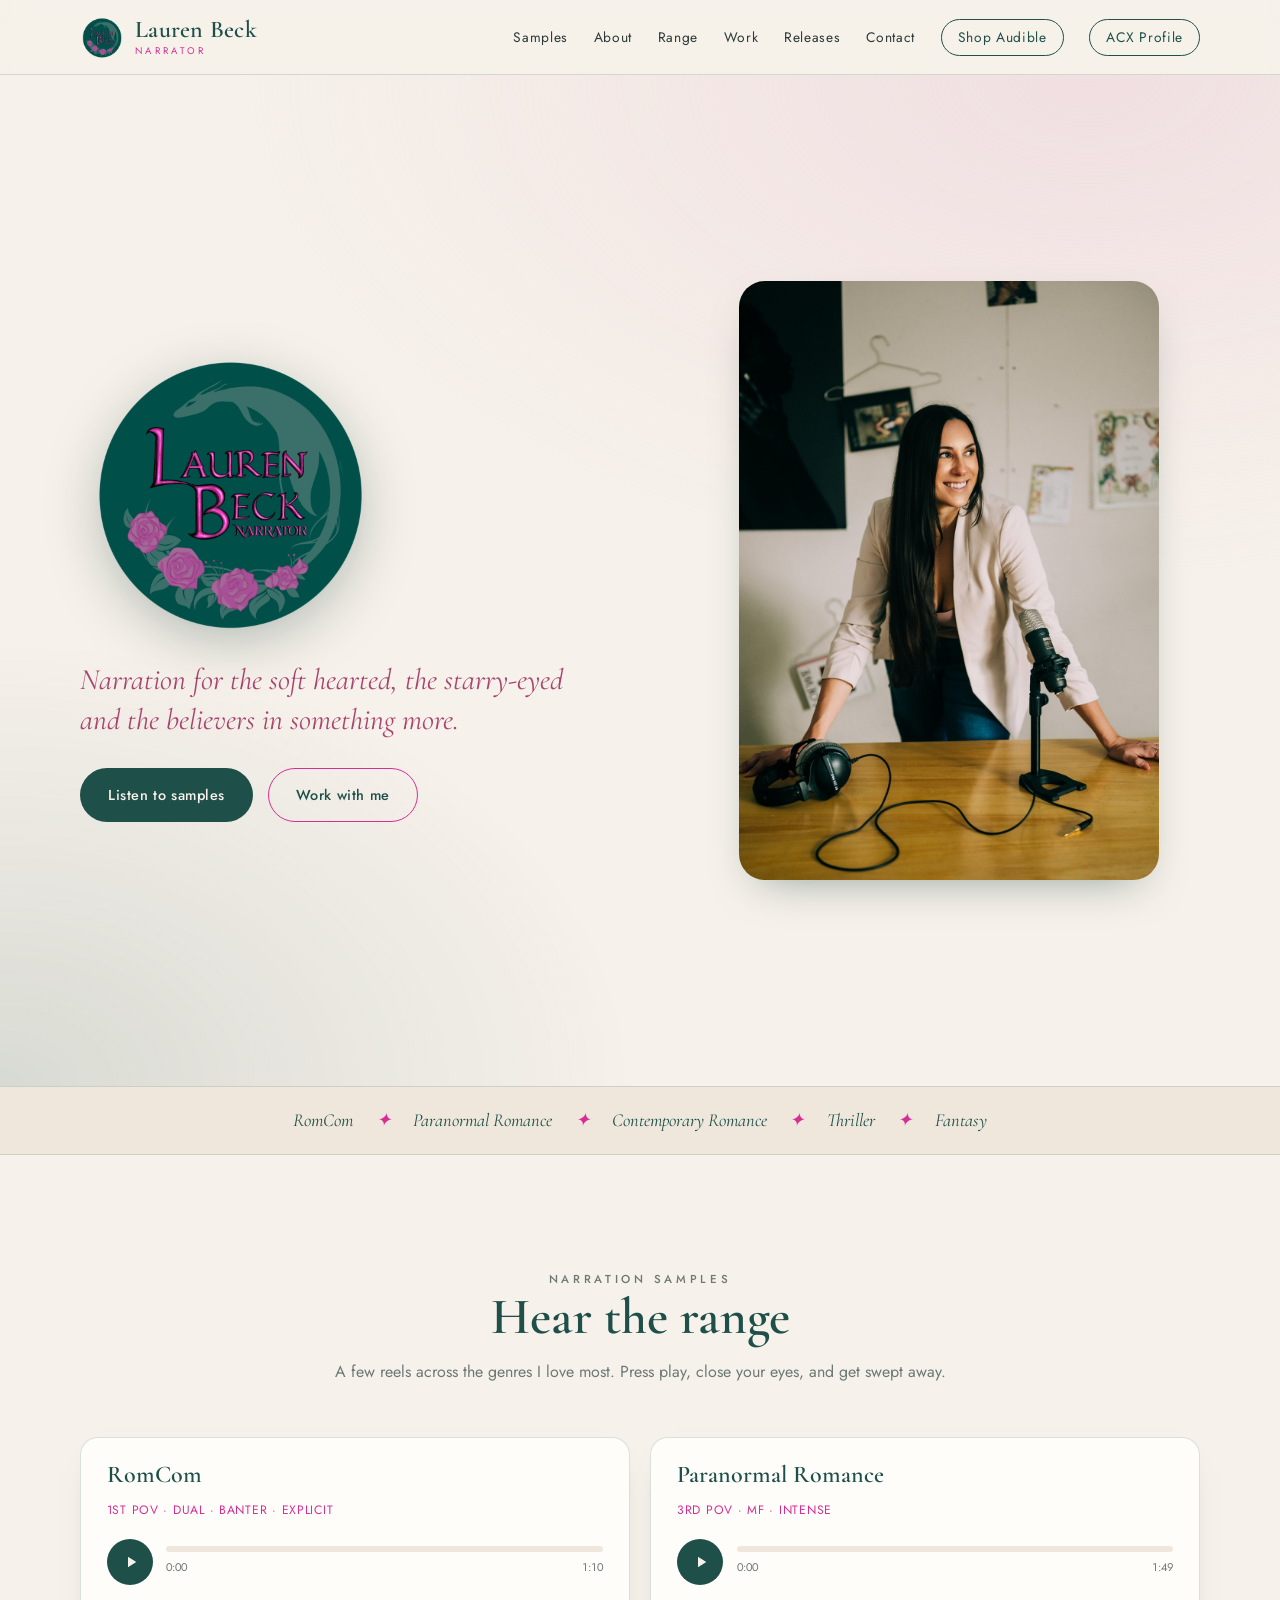
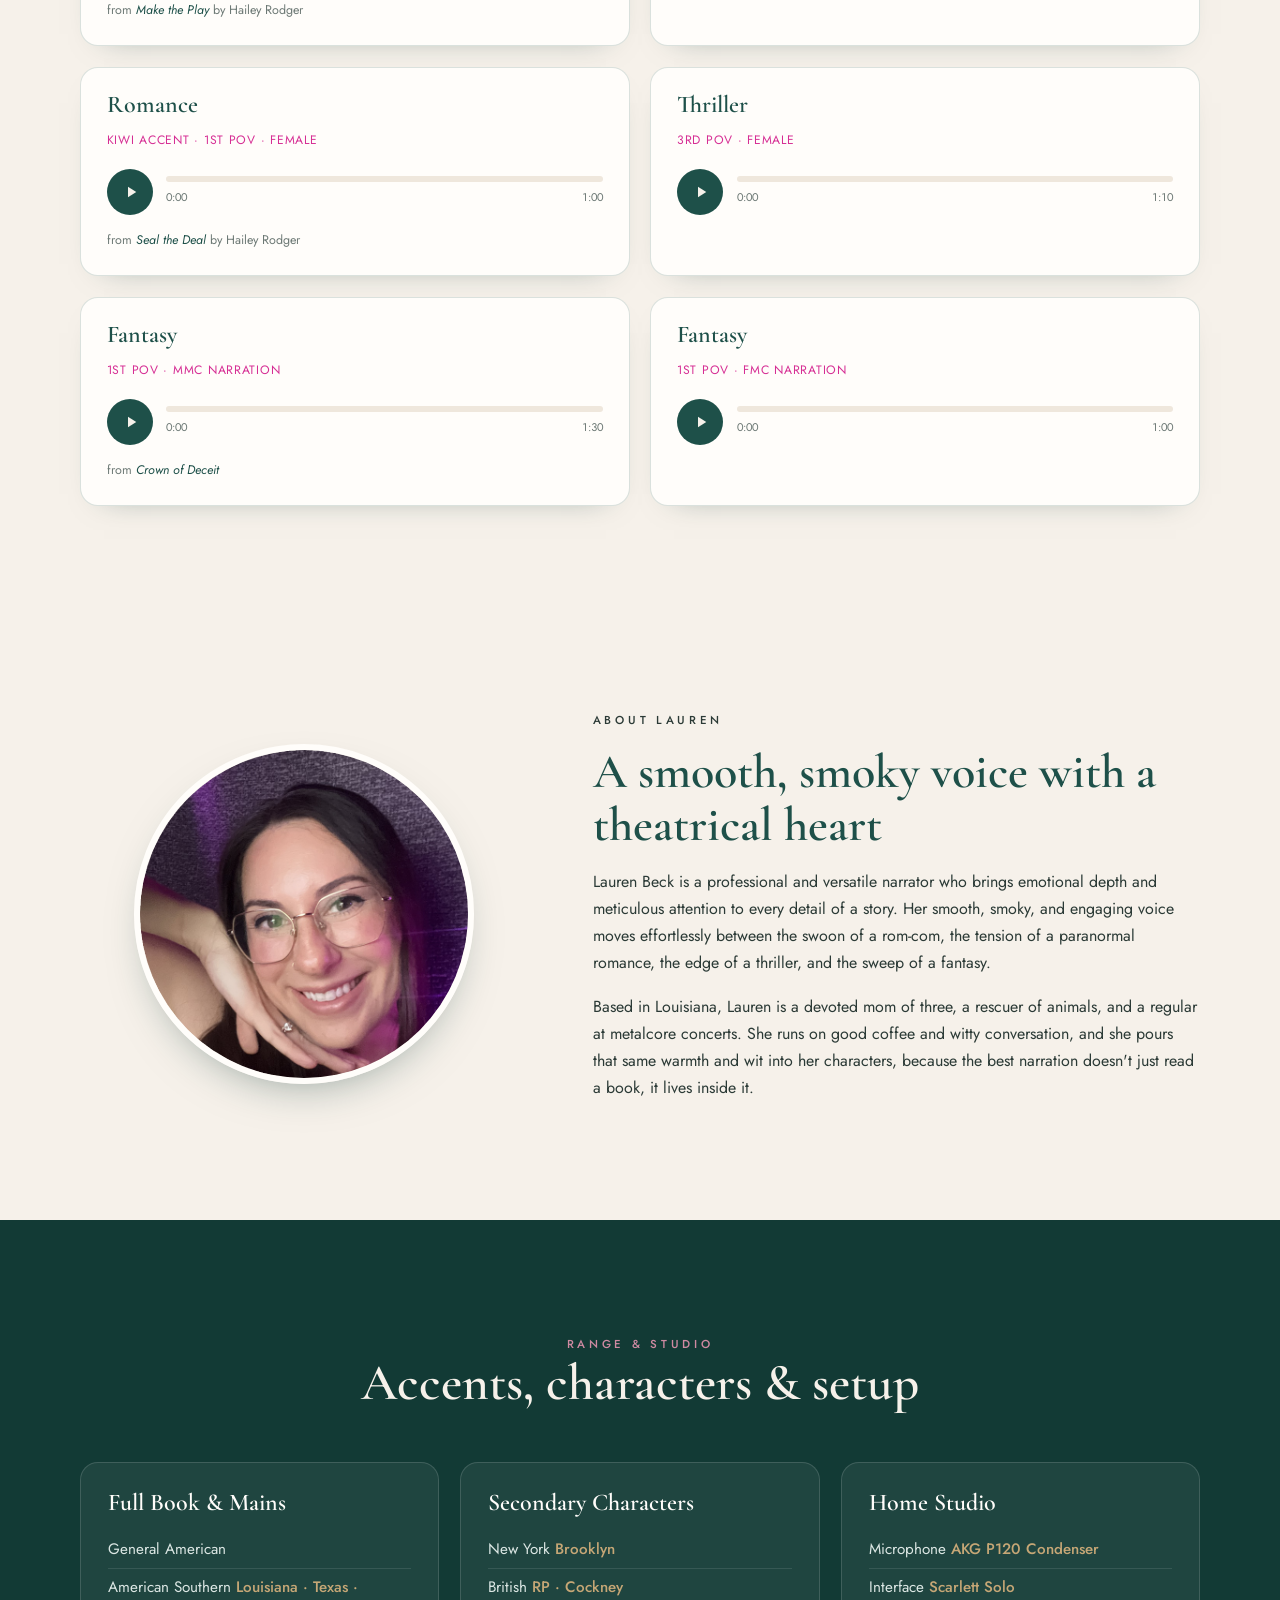
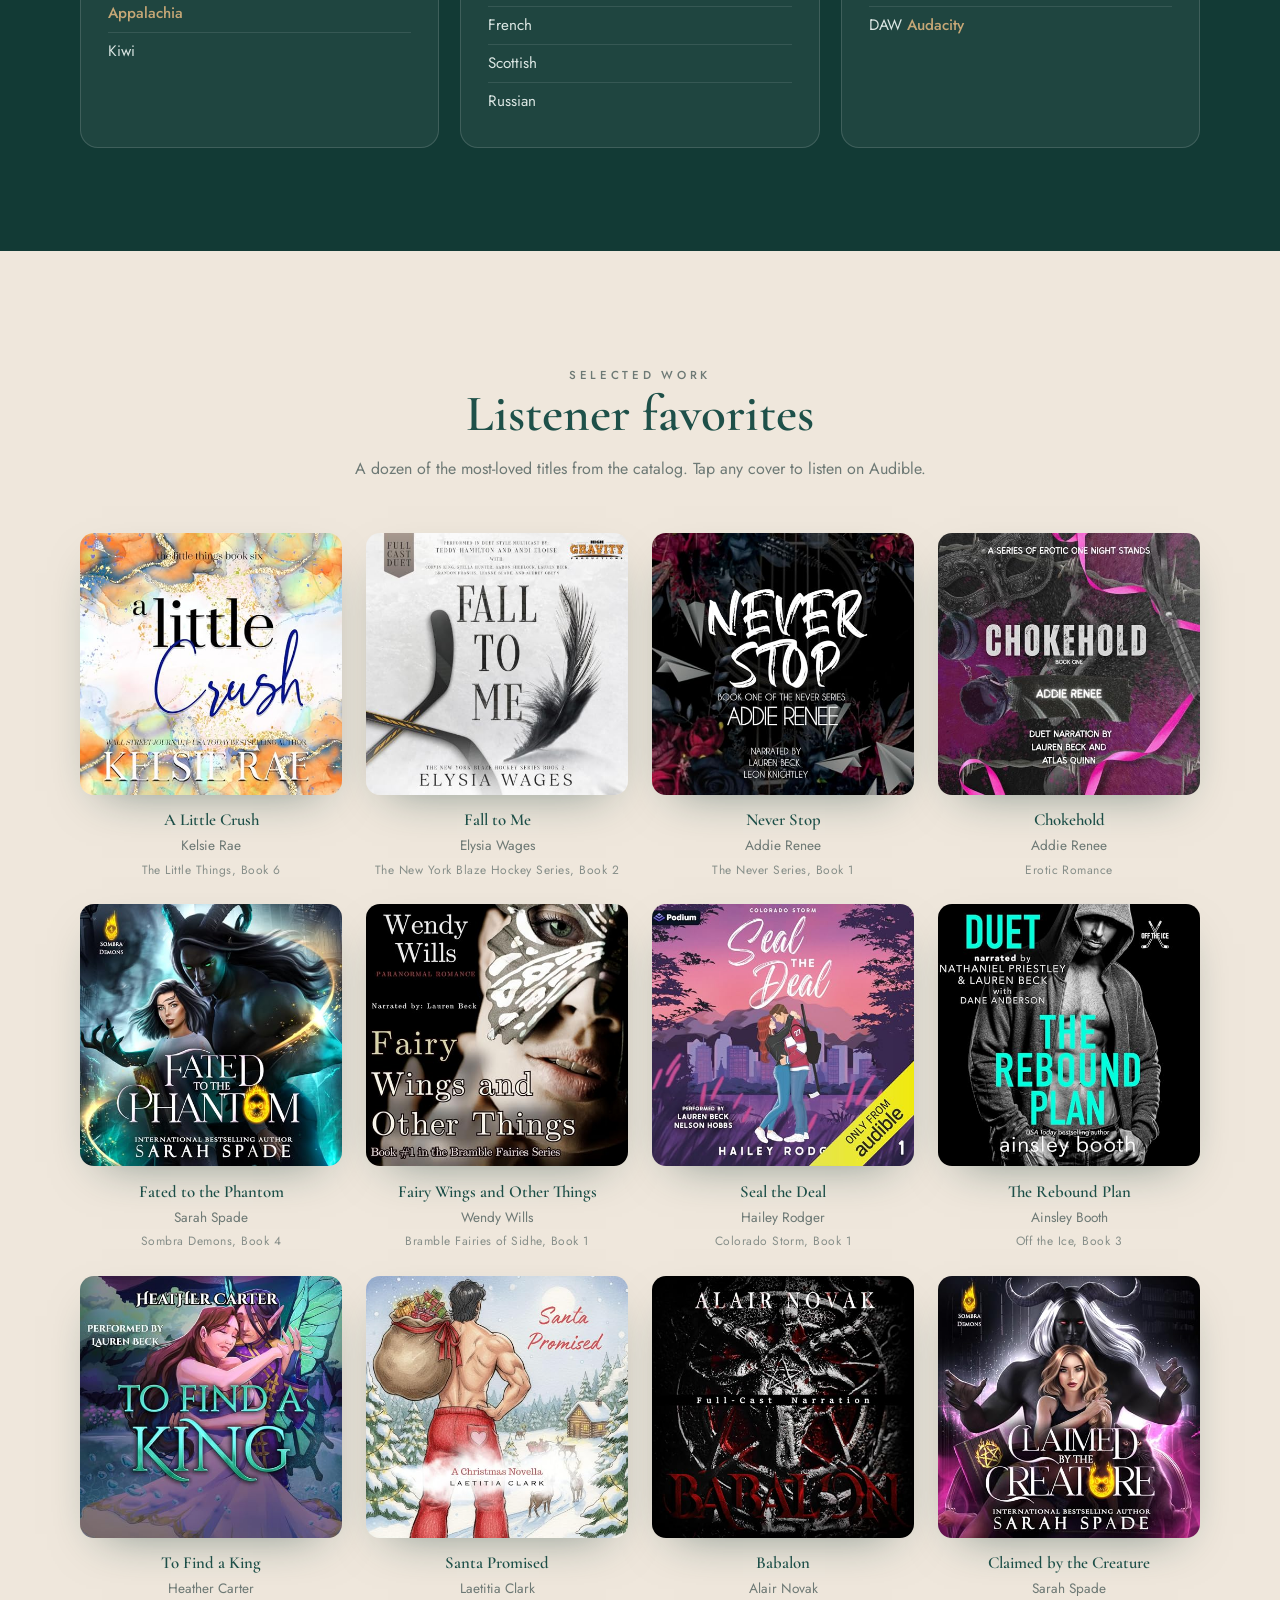
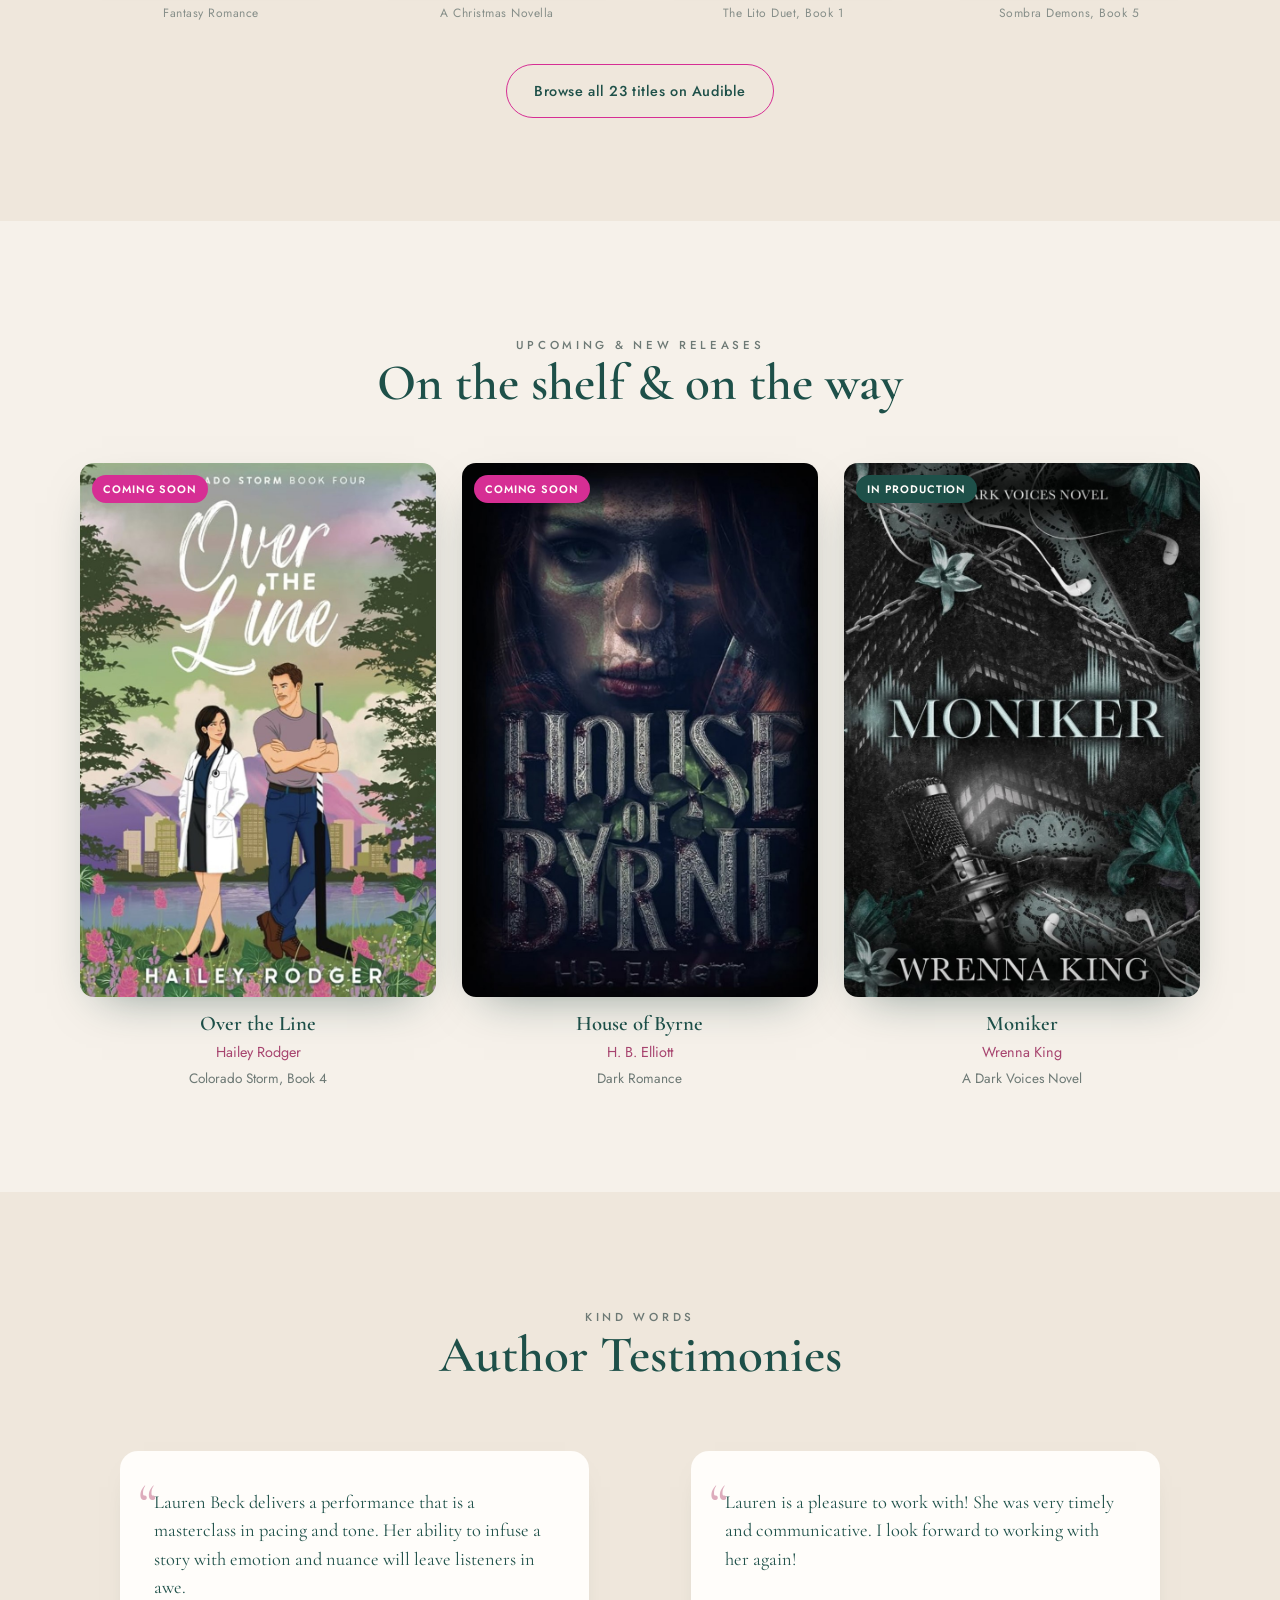
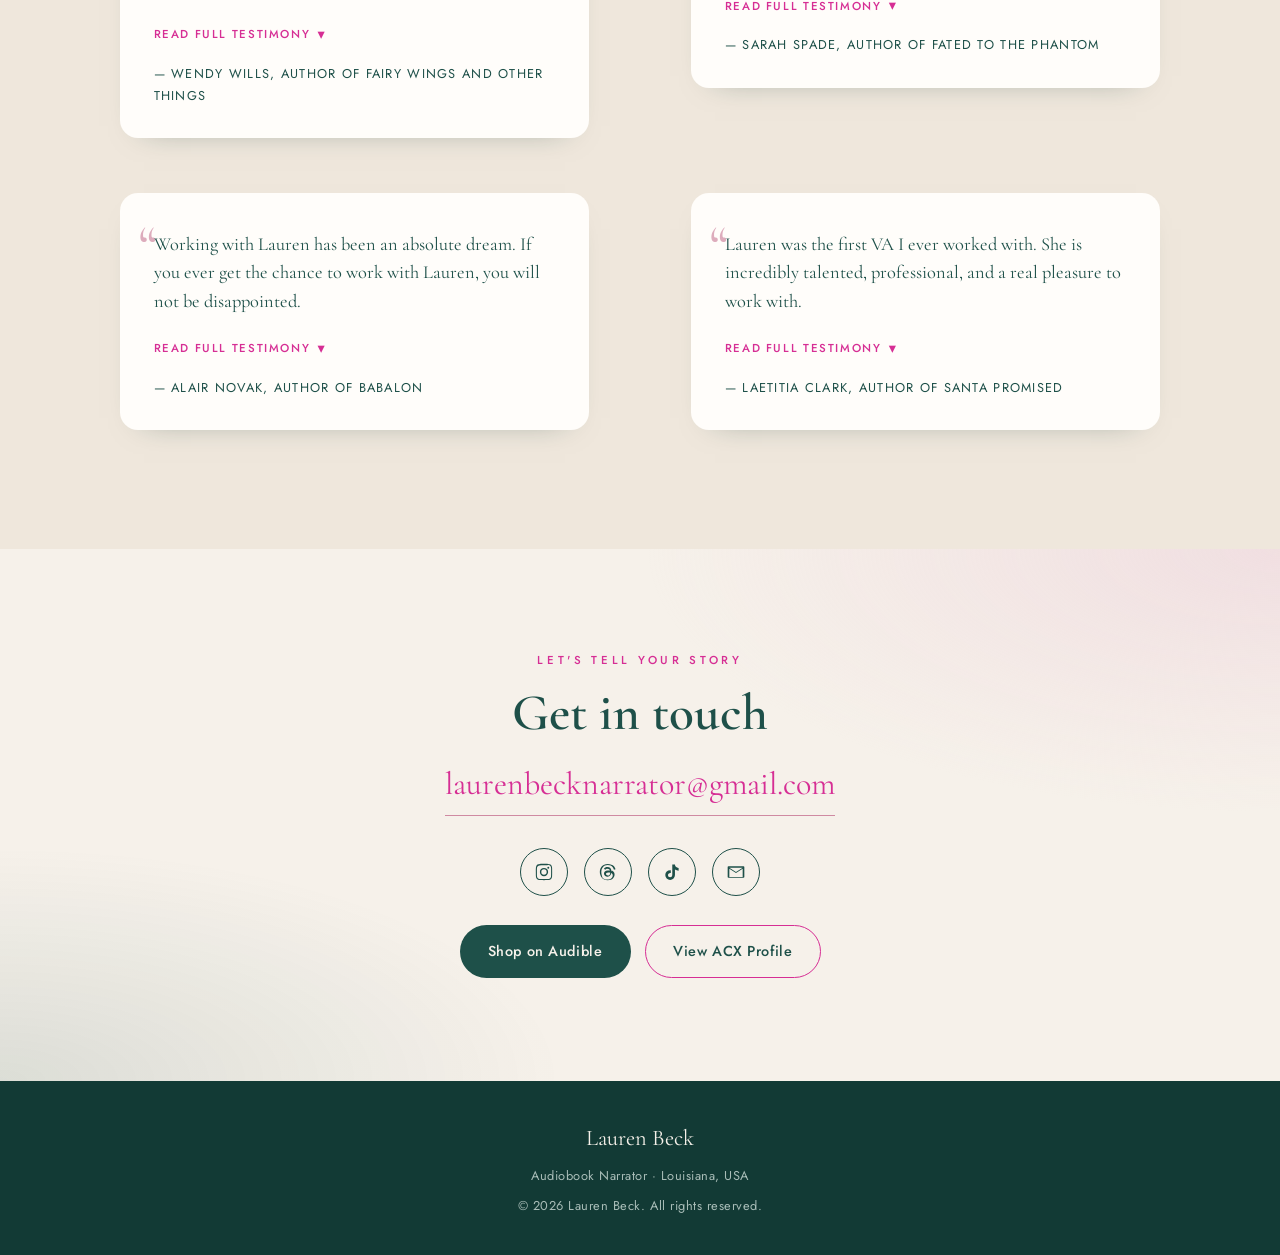
==== index.html @ f8245af7 "Add database-backed content and the admin panel Samples and Releases now render from Supabase. The h" ====
<!DOCTYPE html>
<html lang="en">
<head>
<meta charset="UTF-8">
<meta name="viewport" content="width=device-width, initial-scale=1.0">
<title>Lauren Beck | Audiobook Narrator — Romance, Fantasy &amp; Thriller</title>
<meta name="description" content="Lauren Beck is a professional audiobook narrator with a smooth, smoky voice, bringing romance, paranormal, fantasy, and thriller stories to life. Narration for the soft hearted, the starry-eyed, and the believers in something more.">
<meta name="keywords" content="Lauren Beck, audiobook narrator, romance narrator, fantasy narrator, thriller narrator, paranormal romance narrator, ACX narrator, Audible narrator, female voice actor">
<meta name="author" content="Lauren Beck">
<meta name="robots" content="index, follow">
<meta name="theme-color" content="#1e5049">
<link rel="canonical" href="https://www.laurenbeckvoice.com/">

<!-- Open Graph -->
<meta property="og:type" content="website">
<meta property="og:site_name" content="Lauren Beck | Narrator">
<meta property="og:title" content="Lauren Beck | Audiobook Narrator">
<meta property="og:description" content="A smooth, smoky voice for romance, fantasy, and thrillers. Narration for the soft hearted, the starry-eyed, and the believers in something more.">
<meta property="og:url" content="https://www.laurenbeckvoice.com/">
<meta property="og:image" content="https://www.laurenbeckvoice.com/assets/img/og-image.jpg">
<meta property="og:image:secure_url" content="https://www.laurenbeckvoice.com/assets/img/og-image.jpg">
<meta property="og:image:type" content="image/jpeg">
<meta property="og:image:width" content="1200">
<meta property="og:image:height" content="630">
<meta property="og:image:alt" content="Lauren Beck, audiobook narrator, at her studio microphone">
<meta property="og:locale" content="en_US">

<!-- Twitter / X -->
<meta name="twitter:card" content="summary_large_image">
<meta name="twitter:title" content="Lauren Beck | Audiobook Narrator">
<meta name="twitter:description" content="A smooth, smoky voice for romance, fantasy, and thrillers. Narration for the soft hearted, the starry-eyed, and the believers in something more.">
<meta name="twitter:image" content="https://www.laurenbeckvoice.com/assets/img/og-image.jpg">
<meta name="twitter:image:alt" content="Lauren Beck, audiobook narrator">

<!-- Icons -->
<link rel="icon" href="assets/img/favicon.png">
<link rel="apple-touch-icon" href="assets/img/apple-touch-icon.png">

<!-- Fonts -->
<link rel="preconnect" href="https://fonts.googleapis.com">
<link rel="preconnect" href="https://fonts.gstatic.com" crossorigin>
<link href="https://fonts.googleapis.com/css2?family=Cormorant+Garamond:ital,wght@0,500;0,600;1,500;1,600&family=Jost:wght@300;400;500&display=swap" rel="stylesheet">
<link rel="stylesheet" href="styles.css">

<!-- Structured data -->
<script type="application/ld+json">
{
  "@context": "https://schema.org",
  "@type": "Person",
  "name": "Lauren Beck",
  "jobTitle": "Audiobook Narrator",
  "description": "Professional audiobook narrator with a smooth, smoky voice, specializing in romance, paranormal romance, fantasy, and thriller.",
  "url": "https://www.laurenbeckvoice.com/",
  "image": "https://www.laurenbeckvoice.com/assets/img/og-image.jpg",
  "email": "laurenbecknarrator@gmail.com",
  "address": {
    "@type": "PostalAddress",
    "addressRegion": "Louisiana",
    "addressCountry": "US"
  },
  "knowsAbout": ["Audiobook narration", "Romance", "Paranormal Romance", "Fantasy", "Thriller", "Voice acting"],
  "sameAs": [
    "https://www.instagram.com/laurenbecknarrator/",
    "https://www.threads.com/@laurenbecknarrator",
    "https://www.tiktok.com/@laurenbecknarrator",
    "https://www.audible.com/search?keywords=Lauren+Beck",
    "https://www.acx.com/narrator?p=A1O841XBEJ4RN"
  ]
}
</script>
</head>
<body>

<!-- ============================ HEADER ============================ -->
<header class="site-header">
  <div class="container nav">
    <a class="brand" href="#top" aria-label="Lauren Beck, Narrator — home">
      <img src="assets/img/favicon.png" alt="" width="44" height="44">
      <span class="brand-text">
        <span class="name">Lauren Beck</span>
        <span class="role">Narrator</span>
      </span>
    </a>
    <button class="nav-toggle" aria-label="Toggle navigation" aria-expanded="false">
      <span></span><span></span><span></span>
    </button>
    <ul class="nav-links">
      <li><a href="#samples">Samples</a></li>
      <li><a href="#about">About</a></li>
      <li><a href="#skills">Range</a></li>
      <li><a href="#work">Work</a></li>
      <li><a href="#releases">Releases</a></li>
      <li><a href="#contact">Contact</a></li>
      <li><a class="pill" href="https://www.audible.com/search?keywords=Lauren+Beck&i=na-audible-us" target="_blank" rel="noopener">Shop Audible</a></li>
      <li><a class="pill" href="https://www.acx.com/narrator?p=A1O841XBEJ4RN" target="_blank" rel="noopener">ACX Profile</a></li>
    </ul>
  </div>
</header>

<main id="top">

  <!-- ============================ HERO ============================ -->
  <section class="hero">
    <div class="container">
      <div class="hero-copy reveal">
        <h1 class="sr-only">Lauren Beck — Professional Audiobook Narrator</h1>
        <img class="hero-logo" src="assets/img/hero-logo.png" alt="Lauren Beck, Narrator" width="300" height="297">
        <p class="tagline">Narration for the soft hearted, the starry-eyed<br>and the believers in something more.</p>
        <div class="hero-cta">
          <a class="btn btn-primary" href="#samples">Listen to samples</a>
          <a class="btn btn-ghost" href="#contact">Work with me</a>
        </div>
      </div>
      <figure class="hero-figure reveal">
        <img src="assets/img/lauren-hero.jpg" alt="Portrait of narrator Lauren Beck at her studio microphone" width="420" height="598">
      </figure>
    </div>
  </section>

  <!-- ========================= SPECIALTIES ========================= -->
  <div class="specialties">
    <div class="container row">
      <span>RomCom</span><span class="dot">✦</span>
      <span>Paranormal Romance</span><span class="dot">✦</span>
      <span>Contemporary Romance</span><span class="dot">✦</span>
      <span>Thriller</span><span class="dot">✦</span>
      <span>Fantasy</span>
    </div>
  </div>

  <!-- ========================== SAMPLES =========================== -->
  <section id="samples">
    <div class="container">
      <div class="section-head reveal">
        <p class="eyebrow">Narration Samples</p>
        <h2>Hear the range</h2>
        <p>A few reels across the genres I love most. Press play, close your eyes, and get swept away.</p>
      </div>
      <div class="samples-grid">

        <article class="sample reveal">
          <h3 class="genre">RomCom</h3>
          <p class="tags">1st POV · Dual · Banter · Explicit</p>
          <div class="player" data-src="assets/audio/romcom.mp3?v=2"></div>
          <p class="source">from <cite>Make the Play</cite> by Hailey Rodger</p>
        </article>

        <article class="sample reveal">
          <h3 class="genre">Paranormal Romance</h3>
          <p class="tags">3rd POV · MF · Intense</p>
          <div class="player" data-src="assets/audio/paranormal-romance.mp3?v=2"></div>
        </article>

        <article class="sample reveal">
          <h3 class="genre">Romance</h3>
          <p class="tags">Kiwi Accent · 1st POV · Female</p>
          <div class="player" data-src="assets/audio/romance-kiwi.mp3?v=2"></div>
          <p class="source">from <cite>Seal the Deal</cite> by Hailey Rodger</p>
        </article>

        <article class="sample reveal">
          <h3 class="genre">Thriller</h3>
          <p class="tags">3rd POV · Female</p>
          <div class="player" data-src="assets/audio/thriller.mp3?v=2"></div>
        </article>

        <article class="sample reveal">
          <h3 class="genre">Fantasy</h3>
          <p class="tags">1st POV · MMC Narration</p>
          <div class="player" data-src="assets/audio/fantasy-mmc.mp3?v=2"></div>
          <p class="source">from <cite>Crown of Deceit</cite></p>
        </article>

        <article class="sample reveal">
          <h3 class="genre">Fantasy</h3>
          <p class="tags">1st POV · FMC Narration</p>
          <div class="player" data-src="assets/audio/fantasy-fmc.mp3?v=2"></div>
        </article>

      </div>
    </div>
  </section>

  <!-- =========================== ABOUT ============================ -->
  <section id="about" class="about">
    <div class="container">
      <figure class="about-figure reveal">
        <img src="assets/img/lauren-about.png" alt="Lauren Beck">
      </figure>
      <div class="about-copy reveal">
        <p class="eyebrow">About Lauren</p>
        <h2>A smooth, smoky voice with a theatrical heart</h2>
        <p class="lead">Lauren Beck is a professional and versatile narrator who brings emotional depth and meticulous attention to every detail of a story. Her smooth, smoky, and engaging voice moves effortlessly between the swoon of a rom-com, the tension of a paranormal romance, the edge of a thriller, and the sweep of a fantasy.</p>
        <p>Based in Louisiana, Lauren is a devoted mom of three, a rescuer of animals, and a regular at metalcore concerts. She runs on good coffee and witty conversation, and she pours that same warmth and wit into her characters, because the best narration doesn't just read a book, it lives inside it.</p>
      </div>
    </div>
  </section>

  <!-- ======================== CAPABILITIES ======================== -->
  <section id="skills" class="caps">
    <div class="container">
      <div class="section-head reveal">
        <p class="eyebrow">Range &amp; Studio</p>
        <h2>Accents, characters &amp; setup</h2>
      </div>
      <div class="caps-grid">

        <div class="cap-card reveal">
          <h3>Full Book &amp; Mains</h3>
          <ul>
            <li>General American</li>
            <li>American Southern <b>Louisiana · Texas · Appalachia</b></li>
            <li>Kiwi</li>
          </ul>
        </div>

        <div class="cap-card reveal">
          <h3>Secondary Characters</h3>
          <ul>
            <li>New York <b>Brooklyn</b></li>
            <li>British <b>RP · Cockney</b></li>
            <li>French</li>
            <li>Scottish</li>
            <li>Russian</li>
          </ul>
        </div>

        <div class="cap-card reveal">
          <h3>Home Studio</h3>
          <ul>
            <li>Microphone <b>AKG P120 Condenser</b></li>
            <li>Interface <b>Scarlett Solo</b></li>
            <li>DAW <b>Audacity</b></li>
          </ul>
        </div>

      </div>
    </div>
  </section>

  <!-- ======================== SELECTED WORK ======================== -->
  <section id="work" class="work">
    <div class="container">
      <div class="section-head reveal">
        <p class="eyebrow">Selected Work</p>
        <h2>Listener favorites</h2>
        <p>A dozen of the most-loved titles from the catalog. Tap any cover to listen on Audible.</p>
      </div>
      <div class="work-grid">

        <a class="work-card reveal" href="https://www.audible.com/pd/A-Little-Crush-Audiobook/B0FH5JTBXF" target="_blank" rel="noopener">
          <div class="cover"><img src="assets/img/covers/a-little-crush.jpg" alt="A Little Crush audiobook cover" width="600" height="600" loading="lazy"></div>
          <h3>A Little Crush</h3>
          <p class="author">Kelsie Rae</p>
          <p class="meta">The Little Things, Book 6</p>
        </a>

        <a class="work-card reveal" href="https://www.audible.com/pd/Fall-to-Me-Audiobook/B0H6XY7KGM" target="_blank" rel="noopener">
          <div class="cover"><img src="assets/img/covers/fall-to-me.jpg" alt="Fall to Me audiobook cover" width="600" height="600" loading="lazy"></div>
          <h3>Fall to Me</h3>
          <p class="author">Elysia Wages</p>
          <p class="meta">The New York Blaze Hockey Series, Book 2</p>
        </a>

        <a class="work-card reveal" href="https://www.audible.com/pd/Never-Stop-Audiobook/B0F1WFC1KY" target="_blank" rel="noopener">
          <div class="cover"><img src="assets/img/covers/never-stop.jpg" alt="Never Stop audiobook cover" width="600" height="600" loading="lazy"></div>
          <h3>Never Stop</h3>
          <p class="author">Addie Renee</p>
          <p class="meta">The Never Series, Book 1</p>
        </a>

        <a class="work-card reveal" href="https://www.audible.com/ac/Chokehold-Audiobook/B0H4RL5YHD" target="_blank" rel="noopener">
          <div class="cover"><img src="assets/img/covers/chokehold.jpg" alt="Chokehold audiobook cover" width="600" height="600" loading="lazy"></div>
          <h3>Chokehold</h3>
          <p class="author">Addie Renee</p>
          <p class="meta">Erotic Romance</p>
        </a>

        <a class="work-card reveal" href="https://www.audible.com/pd/Fated-to-the-Phantom-Audiobook/B0FBNLY1LV" target="_blank" rel="noopener">
          <div class="cover"><img src="assets/img/covers/fated-to-the-phantom.jpg" alt="Fated to the Phantom audiobook cover" width="600" height="600" loading="lazy"></div>
          <h3>Fated to the Phantom</h3>
          <p class="author">Sarah Spade</p>
          <p class="meta">Sombra Demons, Book 4</p>
        </a>

        <a class="work-card reveal" href="https://www.audible.com/pd/Fairy-Wings-and-Other-Things-Audiobook/B0DZPHQ2JH" target="_blank" rel="noopener">
          <div class="cover"><img src="assets/img/covers/fairy-wings.jpg" alt="Fairy Wings and Other Things audiobook cover" width="600" height="600" loading="lazy"></div>
          <h3>Fairy Wings and Other Things</h3>
          <p class="author">Wendy Wills</p>
          <p class="meta">Bramble Fairies of Sidhe, Book 1</p>
        </a>

        <a class="work-card reveal" href="https://www.audible.com/pd/Seal-the-Deal-Audiobook/B0GND43H5M" target="_blank" rel="noopener">
          <div class="cover"><img src="assets/img/covers/seal-the-deal.jpg" alt="Seal the Deal audiobook cover" width="600" height="600" loading="lazy"></div>
          <h3>Seal the Deal</h3>
          <p class="author">Hailey Rodger</p>
          <p class="meta">Colorado Storm, Book 1</p>
        </a>

        <a class="work-card reveal" href="https://www.audible.com/pd/The-Rebound-Plan-Audiobook/B0H428SJ7D" target="_blank" rel="noopener">
          <div class="cover"><img src="assets/img/covers/the-rebound-plan.jpg" alt="The Rebound Plan audiobook cover" width="600" height="600" loading="lazy"></div>
          <h3>The Rebound Plan</h3>
          <p class="author">Ainsley Booth</p>
          <p class="meta">Off the Ice, Book 3</p>
        </a>

        <a class="work-card reveal" href="https://www.audible.com/pd/To-Find-a-King-Audiobook/B0DP3NT4N3" target="_blank" rel="noopener">
          <div class="cover"><img src="assets/img/covers/to-find-a-king.jpg" alt="To Find a King audiobook cover" width="600" height="600" loading="lazy"></div>
          <h3>To Find a King</h3>
          <p class="author">Heather Carter</p>
          <p class="meta">Fantasy Romance</p>
        </a>

        <a class="work-card reveal" href="https://www.audible.com/pd/Santa-Promised-Audiobook/B0G6GLCLS8" target="_blank" rel="noopener">
          <div class="cover"><img src="assets/img/covers/santa-promised.jpg" alt="Santa Promised audiobook cover" width="600" height="600" loading="lazy"></div>
          <h3>Santa Promised</h3>
          <p class="author">Laetitia Clark</p>
          <p class="meta">A Christmas Novella</p>
        </a>

        <a class="work-card reveal" href="https://www.audible.com/ac/Babalon-Audiobook/B0H4P44RDR" target="_blank" rel="noopener">
          <div class="cover"><img src="assets/img/covers/babalon.jpg" alt="Babalon audiobook cover" width="600" height="600" loading="lazy"></div>
          <h3>Babalon</h3>
          <p class="author">Alair Novak</p>
          <p class="meta">The Lito Duet, Book 1</p>
        </a>

        <a class="work-card reveal" href="https://www.audible.com/pd/Claimed-by-the-Creature-Audiobook/B0G8R72W6N" target="_blank" rel="noopener">
          <div class="cover"><img src="assets/img/covers/claimed-by-the-creature.jpg" alt="Claimed by the Creature audiobook cover" width="600" height="600" loading="lazy"></div>
          <h3>Claimed by the Creature</h3>
          <p class="author">Sarah Spade</p>
          <p class="meta">Sombra Demons, Book 5</p>
        </a>

      </div>
      <p class="work-more reveal">
        <a class="btn btn-ghost" href="https://www.audible.com/search?searchNarrator=Lauren+Beck" target="_blank" rel="noopener">Browse all 23 titles on Audible</a>
      </p>
    </div>
  </section>

  <!-- ========================== RELEASES ========================== -->
  <section id="releases">
    <div class="container">
      <div class="section-head reveal">
        <p class="eyebrow">Upcoming &amp; New Releases</p>
        <h2>On the shelf &amp; on the way</h2>
      </div>
      <div class="releases-grid">

        <article class="release reveal">
          <div class="cover">
            <span class="badge soon">Coming Soon</span>
            <img src="assets/img/covers/over-the-line.jpg" alt="Over the Line audiobook cover" width="800" height="1200" loading="lazy">
          </div>
          <h3>Over the Line</h3>
          <p class="author">Hailey Rodger</p>
          <p>Colorado Storm, Book 4</p>
        </article>

        <article class="release reveal">
          <div class="cover">
            <span class="badge soon">Coming Soon</span>
            <img src="assets/img/covers/house-of-byrne.jpg" alt="House of Byrne audiobook cover" width="800" height="1200" loading="lazy">
          </div>
          <h3>House of Byrne</h3>
          <p class="author">H. B. Elliott</p>
          <p>Dark Romance</p>
        </article>

        <article class="release reveal">
          <div class="cover">
            <span class="badge production">In Production</span>
            <img src="assets/img/covers/moniker.jpg" alt="Moniker audiobook cover" width="800" height="1200" loading="lazy">
          </div>
          <h3>Moniker</h3>
          <p class="author">Wrenna King</p>
          <p>A Dark Voices Novel</p>
        </article>

      </div>
    </div>
  </section>

  <!-- ======================== TESTIMONIALS ======================== -->
  <section class="testimonials">
    <div class="container">
      <div class="section-head reveal">
        <p class="eyebrow">Kind Words</p>
        <h2>Author Testimonies</h2>
      </div>
      <div class="quotes">

        <blockquote class="quote reveal">
          <div class="quote-short">
            <p>Lauren Beck delivers a performance that is a masterclass in pacing and tone. Her ability to infuse a story with emotion and nuance will leave listeners in awe.</p>
          </div>
          <div class="quote-full" hidden>
            <p>Lauren Beck delivers a performance that is a masterclass in pacing and tone. Her ability to infuse a story with emotion and nuance will leave listeners in awe. She is communicative, professional, and fully committed throughout the production process. Her character work is extraordinary, capturing not only voice, accent, and personality but also the deeper themes of the story. Lauren is a true pleasure to work with, and the final product will be something you&rsquo;re proud to put your name on.</p>
          </div>
          <button class="quote-toggle" type="button" aria-expanded="false"><span class="label">Read full testimony</span> <span class="chev" aria-hidden="true">&#9662;</span></button>
          <span class="who">Wendy Wills, Author of Fairy Wings and Other Things</span>
        </blockquote>

        <blockquote class="quote reveal">
          <div class="quote-short">
            <p>Lauren is a pleasure to work with! She was very timely and communicative. I look forward to working with her again!</p>
          </div>
          <div class="quote-full" hidden>
            <p>Lauren is a pleasure to work with! She was very timely and communicative (when necessary) and definitely brought my FMC to life. I don&rsquo;t think anyone else could&rsquo;ve done justice to Hope, and I look forward to working with her again!</p>
          </div>
          <button class="quote-toggle" type="button" aria-expanded="false"><span class="label">Read full testimony</span> <span class="chev" aria-hidden="true">&#9662;</span></button>
          <span class="who">Sarah Spade, Author of Fated to the Phantom</span>
        </blockquote>

        <blockquote class="quote reveal">
          <div class="quote-short">
            <p>Working with Lauren has been an absolute dream. If you ever get the chance to work with Lauren, you will not be disappointed.</p>
          </div>
          <div class="quote-full" hidden>
            <p>Working with Lauren has been an absolute dream.</p>
            <span class="rating">10/10 - Overall experience<br>
            100/10 - Voice skill<br>
            10000/10 - Communication<br>
            1000000/10 - In-story moaning<br>
            1000000000/10 - In-story maniacal laughter</span>
            <p>If you ever get the chance to work with Lauren, you will not be disappointed. As a matter of fact, you better hurry up and book her because if you don&rsquo;t I&rsquo;ll keep her busy for the next ten years and you will have to WAIT.</p>
          </div>
          <button class="quote-toggle" type="button" aria-expanded="false"><span class="label">Read full testimony</span> <span class="chev" aria-hidden="true">&#9662;</span></button>
          <span class="who">Alair Novak, Author of Babalon</span>
        </blockquote>

        <blockquote class="quote reveal">
          <div class="quote-short">
            <p>Lauren was the first VA I ever worked with. She is incredibly talented, professional, and a real pleasure to work with.</p>
          </div>
          <div class="quote-full" hidden>
            <p>Lauren was the first VA I ever worked with, and I don&rsquo;t think I could ever recommend anyone more than I&rsquo;d recommend her.<br>
            She patiently helped me navigate a world I didn&rsquo;t know anything about, with professionalism, kindness and lots of fun shenanigans!</p>
            <p>Lauren is incredibly talented, professional, and a real pleasure to work with.<br>
            She is, and always will be my go-to for female narration.</p>
          </div>
          <button class="quote-toggle" type="button" aria-expanded="false"><span class="label">Read full testimony</span> <span class="chev" aria-hidden="true">&#9662;</span></button>
          <span class="who">Laetitia Clark, Author of Santa Promised</span>
        </blockquote>

      </div>
    </div>
  </section>

  <!-- =========================== CONTACT ========================== -->
  <section id="contact" class="contact">
    <div class="container reveal">
      <p class="eyebrow">Let's tell your story</p>
      <h2>Get in touch</h2>
      <a class="email" href="mailto:laurenbecknarrator@gmail.com">laurenbecknarrator@gmail.com</a>
      <div class="socials">
        <a href="https://www.instagram.com/laurenbecknarrator/" target="_blank" rel="noopener" aria-label="Instagram">
          <svg viewBox="0 0 24 24"><path d="M12 2.2c3.2 0 3.6 0 4.8.07 1.2.05 1.8.25 2.2.42.6.22 1 .48 1.4.9.42.4.68.8.9 1.4.17.4.37 1 .42 2.2.06 1.2.07 1.6.07 4.8s0 3.6-.07 4.8c-.05 1.2-.25 1.8-.42 2.2-.22.6-.48 1-.9 1.4-.4.42-.8.68-1.4.9-.4.17-1 .37-2.2.42-1.2.06-1.6.07-4.8.07s-3.6 0-4.8-.07c-1.2-.05-1.8-.25-2.2-.42-.6-.22-1-.48-1.4-.9-.42-.4-.68-.8-.9-1.4-.17-.4-.37-1-.42-2.2C2.2 15.6 2.2 15.2 2.2 12s0-3.6.07-4.8c.05-1.2.25-1.8.42-2.2.22-.6.48-1 .9-1.4.4-.42.8-.68 1.4-.9.4-.17 1-.37 2.2-.42C8.4 2.2 8.8 2.2 12 2.2m0 1.8c-3.15 0-3.5 0-4.7.07-.9.04-1.4.2-1.7.32-.43.17-.73.36-1.05.68-.32.32-.5.62-.68 1.05-.12.3-.28.8-.32 1.7C3.5 8.5 3.5 8.85 3.5 12s0 3.5.07 4.7c.04.9.2 1.4.32 1.7.17.43.36.73.68 1.05.32.32.62.5 1.05.68.3.12.8.28 1.7.32 1.2.07 1.55.07 4.7.07s3.5 0 4.7-.07c.9-.04 1.4-.2 1.7-.32.43-.17.73-.36 1.05-.68.32-.32.5-.62.68-1.05.12-.3.28-.8.32-1.7.07-1.2.07-1.55.07-4.7s0-3.5-.07-4.7c-.04-.9-.2-1.4-.32-1.7a2.8 2.8 0 0 0-.68-1.05 2.8 2.8 0 0 0-1.05-.68c-.3-.12-.8-.28-1.7-.32C15.5 4 15.15 4 12 4m0 3.05A4.95 4.95 0 1 0 12 17a4.95 4.95 0 0 0 0-9.9m0 8.16A3.2 3.2 0 1 1 12 8.8a3.2 3.2 0 0 1 0 6.4m6.3-8.36a1.16 1.16 0 1 1-2.32 0 1.16 1.16 0 0 1 2.32 0"/></svg>
        </a>
        <a href="https://www.threads.com/@laurenbecknarrator" target="_blank" rel="noopener" aria-label="Threads">
          <svg viewBox="0 0 24 24"><path d="M16.5 11.2c-.1-.05-.2-.1-.3-.14-.17-3.23-1.94-5.08-4.9-5.1h-.04c-1.77 0-3.24.76-4.15 2.13l1.63 1.12c.68-1.03 1.74-1.25 2.52-1.25h.03c.97 0 1.7.28 2.17.84.34.4.57.96.68 1.66-.83-.14-1.72-.18-2.68-.12-2.68.15-4.4 1.72-4.29 3.9.06 1.1.6 2.05 1.54 2.66.79.51 1.8.76 2.86.7 1.4-.07 2.5-.6 3.26-1.58.58-.74.95-1.7 1.11-2.9.68.4 1.18.95 1.46 1.6.47 1.12.5 2.95-1 4.44-1.3 1.3-2.87 1.87-5.23 1.88-2.62-.02-4.6-.86-5.88-2.5C4.62 16.3 4 14.36 3.98 12c.02-2.36.64-4.3 1.85-5.77 1.28-1.64 3.26-2.48 5.88-2.5 2.64.02 4.65.87 5.98 2.52.65.8 1.14 1.82 1.47 3l1.9-.5c-.4-1.45-1.02-2.7-1.86-3.74C17.4 3.4 14.87 2.28 11.7 2.26h-.01C8.55 2.28 6.05 3.4 4.4 5.5 2.94 7.37 2.2 9.7 2.18 12v.01c.02 2.3.76 4.63 2.22 6.5 1.65 2.1 4.15 3.22 7.3 3.24h.01c2.8-.02 4.78-.75 6.4-2.37 2.13-2.12 2.06-4.78 1.36-6.42-.5-1.17-1.46-2.12-2.77-2.76zm-4.47 4.9c-1.17.07-2.38-.46-2.44-1.6-.04-.85.6-1.79 2.5-1.9.22-.01.43-.02.64-.02.7 0 1.34.07 1.94.2-.22 2.78-1.53 3.26-2.64 3.32z"/></svg>
        </a>
        <a href="https://www.tiktok.com/@laurenbecknarrator" target="_blank" rel="noopener" aria-label="TikTok">
          <svg viewBox="0 0 24 24"><path d="M16.6 5.82a4.28 4.28 0 0 1-1.06-2.82h-3.2v12.86a2.6 2.6 0 0 1-2.6 2.5 2.6 2.6 0 0 1-2.6-2.6 2.6 2.6 0 0 1 3.4-2.48V9.9a5.9 5.9 0 0 0-.8-.05 5.8 5.8 0 1 0 5.8 5.8V9.01a7.5 7.5 0 0 0 4.4 1.4V7.2a4.3 4.3 0 0 1-3.34-1.38z"/></svg>
        </a>
        <a href="mailto:laurenbecknarrator@gmail.com" aria-label="Email">
          <svg viewBox="0 0 24 24"><path d="M3 5h18a1 1 0 0 1 1 1v12a1 1 0 0 1-1 1H3a1 1 0 0 1-1-1V6a1 1 0 0 1 1-1zm9 7.1 8-5.1H4l8 5.1zM4 8.2V18h16V8.2l-8 5.1-8-5.1z"/></svg>
        </a>
      </div>
      <div class="store-links">
        <a class="btn btn-primary" href="https://www.audible.com/search?keywords=Lauren+Beck&i=na-audible-us" target="_blank" rel="noopener">Shop on Audible</a>
        <a class="btn btn-ghost" href="https://www.acx.com/narrator?p=A1O841XBEJ4RN" target="_blank" rel="noopener">View ACX Profile</a>
      </div>
    </div>
  </section>

</main>

<!-- =========================== FOOTER =========================== -->
<footer class="site-footer">
  <div class="container">
    <div class="name">Lauren Beck</div>
    <p>Audiobook Narrator · Louisiana, USA</p>
    <p>© <span id="year"></span> Lauren Beck. All rights reserved.</p>
  </div>
</footer>

<script src="config.js"></script>
<script src="script.js"></script>
<script src="content.js"></script>
<script defer src="admin.js"></script>

<!-- Vercel Web Analytics -->
<script defer src="/_vercel/insights/script.js"></script>
</body>
</html>
---- styles.css ----
/* =====================================================================
   Lauren Beck | Narrator — stylesheet
   Cream base with brand accents pulled from the logo: teal / magenta / rose
   ===================================================================== */
:root{
  --cream:#f6f1ea;
  --cream-2:#efe7dc;
  --teal:#1e5049;
  --teal-deep:#123a35;
  --magenta:#d62e94;
  --rosewine:#a8446f;     /* softer magenta for large text */
  --rose:#cf8aa2;
  --rose-soft:#ecd0da;
  --gold:#c6a776;
  --ink:#2b3a36;
  --muted:#6d7975;
  --white:#fffdfa;
  --line:rgba(30,80,73,.16);
  --shadow:0 18px 45px -22px rgba(18,58,53,.5);
  --radius:18px;
  --maxw:1120px;
  --serif:"Cormorant Garamond", Georgia, "Times New Roman", serif;
  --sans:"Jost", "Segoe UI", system-ui, -apple-system, sans-serif;
}

*,*::before,*::after{box-sizing:border-box}
html{scroll-behavior:smooth}
body{
  margin:0;font-family:var(--sans);color:var(--ink);background:var(--cream);
  line-height:1.7;-webkit-font-smoothing:antialiased;
}
img{max-width:100%;display:block}
a{color:inherit;text-decoration:none}
h1,h2,h3{font-family:var(--serif);font-weight:600;line-height:1.1;margin:0}
.container{width:min(var(--maxw),92vw);margin-inline:auto}
.sr-only{position:absolute;width:1px;height:1px;padding:0;margin:-1px;overflow:hidden;clip:rect(0,0,0,0);white-space:nowrap;border:0}
.eyebrow{
  font-family:var(--sans);text-transform:uppercase;letter-spacing:.32em;
  font-size:.72rem;font-weight:500;color:var(--magenta);margin:0 0 .9rem;
}
section{padding:clamp(3.5rem,8vw,6.5rem) 0}
.section-head{text-align:center;max-width:640px;margin:0 auto clamp(2rem,4vw,3.2rem)}
.section-head h2{font-size:clamp(2.1rem,4.6vw,3.2rem);color:var(--teal)}
.section-head p{color:var(--muted);margin:.8rem 0 0}

/* Buttons ------------------------------------------------------------ */
.btn{
  display:inline-flex;align-items:center;gap:.55rem;font-family:var(--sans);
  font-weight:500;letter-spacing:.04em;font-size:.9rem;padding:.85rem 1.7rem;
  border-radius:999px;border:1px solid transparent;cursor:pointer;transition:.25s ease;
}
.btn-primary{background:var(--teal);color:var(--cream)}
.btn-primary:hover{background:var(--teal-deep);transform:translateY(-2px)}
.btn-ghost{border-color:var(--magenta);color:var(--teal)}
.btn-ghost:hover{background:var(--magenta);color:var(--white);transform:translateY(-2px)}

/* Header ------------------------------------------------------------- */
.site-header{
  position:sticky;top:0;z-index:60;background:rgba(246,241,234,.82);
  backdrop-filter:blur(10px);border-bottom:1px solid var(--line);
}
.nav{display:flex;align-items:center;justify-content:space-between;height:74px}
.brand{display:flex;align-items:center;gap:.7rem}
.brand img{width:44px;height:44px;border-radius:50%}
.brand .brand-text{display:flex;flex-direction:column;line-height:1}
.brand .name{font-family:var(--serif);font-size:1.5rem;font-weight:600;color:var(--teal);letter-spacing:.01em}
.brand .role{font-family:var(--sans);text-transform:uppercase;letter-spacing:.34em;font-size:.6rem;color:var(--magenta);margin-top:.3rem}
.nav-links{display:flex;align-items:center;gap:1.6rem;list-style:none;margin:0;padding:0}
.nav-links a{font-size:.86rem;letter-spacing:.05em;color:var(--ink);position:relative;padding:.2rem 0}
.nav-links a:not(.pill)::after{content:"";position:absolute;left:0;bottom:-2px;height:1px;width:0;background:var(--magenta);transition:width .25s ease}
.nav-links a:not(.pill):hover::after{width:100%}
.nav-links .pill{border:1px solid var(--teal);border-radius:999px;padding:.45rem 1rem;color:var(--teal)}
.nav-links .pill:hover{background:var(--teal);color:var(--cream)}
.nav-toggle{display:none;background:none;border:0;cursor:pointer;padding:.4rem}
.nav-toggle span{display:block;width:24px;height:2px;background:var(--teal);margin:5px 0;transition:.3s}

/* Hero --------------------------------------------------------------- */
.hero{position:relative;overflow:hidden;background:
  radial-gradient(120% 90% at 85% 0%, rgba(236,208,218,.55), transparent 55%),
  radial-gradient(90% 80% at 0% 100%, rgba(30,80,73,.14), transparent 55%),
  var(--cream);}
.hero .container{display:grid;grid-template-columns:1.05fr .95fr;gap:clamp(2rem,5vw,4.5rem);align-items:center;padding-block:clamp(3rem,7vw,5.5rem)}
.hero-logo{width:min(300px,74vw);height:auto;filter:drop-shadow(0 14px 26px rgba(18,58,53,.28));margin-bottom:1.3rem}
.hero .tagline{font-family:var(--serif);font-style:italic;font-size:clamp(1.3rem,2.8vw,1.85rem);color:var(--rosewine);margin:0 0 1.8rem;line-height:1.35}
.hero-cta{display:flex;gap:.9rem;flex-wrap:wrap}
.hero-figure{position:relative;justify-self:center}
.hero-figure img{border-radius:calc(var(--radius) + 8px);box-shadow:var(--shadow);width:min(420px,80vw);height:auto}
.hero-figure::after{content:"";position:absolute;inset:auto -18px -18px auto;width:70%;height:70%;border:1px solid var(--gold);border-radius:calc(var(--radius) + 8px);z-index:-1}

/* Specialties -------------------------------------------------------- */
.specialties{border-top:1px solid var(--line);border-bottom:1px solid var(--line);background:var(--cream-2)}
.specialties .row{display:flex;flex-wrap:wrap;justify-content:center;gap:.6rem 1.4rem;padding:1.1rem 0}
.specialties span{font-family:var(--serif);font-style:italic;font-size:1.15rem;color:var(--teal)}
.specialties .dot{color:var(--magenta)}

/* Samples ------------------------------------------------------------ */
.samples-grid{display:grid;grid-template-columns:repeat(2,1fr);gap:1.3rem}
.sample{
  background:var(--white);border:1px solid var(--line);border-radius:var(--radius);
  padding:1.5rem 1.6rem;box-shadow:0 12px 30px -24px rgba(18,58,53,.5);transition:.25s ease;
}
.sample:hover{transform:translateY(-3px);box-shadow:var(--shadow)}
.sample .genre{font-family:var(--serif);font-size:1.5rem;color:var(--teal);margin-bottom:.15rem}
.sample .tags{font-size:.76rem;letter-spacing:.06em;text-transform:uppercase;color:var(--magenta);margin-bottom:1.1rem}
.sample .source{font-size:.78rem;color:var(--muted);margin:.95rem 0 0}
.sample .source cite{font-style:italic;color:var(--teal)}
.player{display:flex;align-items:center;gap:.85rem}
.player button.play{
  flex:0 0 auto;width:46px;height:46px;border-radius:50%;border:0;cursor:pointer;
  background:var(--teal);color:var(--cream);display:grid;place-items:center;transition:.2s;
}
.player button.play:hover{background:var(--magenta)}
.player .play svg{width:18px;height:18px;fill:currentColor;transform:translateX(1px)}
.player.playing .play svg{transform:none}
.player .bar{flex:1;display:flex;flex-direction:column;gap:.35rem}
.player .track{position:relative;height:6px;border-radius:999px;background:var(--cream-2);cursor:pointer}
.player .fill{position:absolute;inset:0 auto 0 0;width:0;background:linear-gradient(90deg,var(--teal),var(--magenta));border-radius:999px}
.player .time{display:flex;justify-content:space-between;font-size:.7rem;color:var(--muted);font-variant-numeric:tabular-nums}

/* About -------------------------------------------------------------- */
.about .container{display:grid;grid-template-columns:.85fr 1.15fr;gap:clamp(2rem,5vw,4rem);align-items:center}
.about-figure{position:relative;justify-self:center}
.about-figure img{border-radius:50%;width:min(340px,72vw);box-shadow:var(--shadow);border:6px solid var(--white)}
.about h2{font-size:clamp(2rem,4.4vw,3rem);color:var(--teal);margin-bottom:1rem}
.about p{color:var(--ink);margin:0 0 1rem}
.about p .lead{color:var(--teal)}

/* Capabilities ------------------------------------------------------- */
.caps{background:var(--teal-deep);color:var(--cream)}
.caps .eyebrow{color:var(--rose)}
.caps .section-head h2{color:var(--cream)}
.caps-grid{display:grid;grid-template-columns:repeat(3,1fr);gap:1.3rem}
.cap-card{background:rgba(255,253,250,.06);border:1px solid rgba(255,253,250,.14);border-radius:var(--radius);padding:1.7rem}
.cap-card h3{font-size:1.5rem;color:var(--white);margin-bottom:.9rem}
.cap-card ul{list-style:none;margin:0;padding:0}
.cap-card li{padding:.35rem 0;border-bottom:1px solid rgba(255,253,250,.1);font-size:.95rem;color:#dce7e4}
.cap-card li:last-child{border-bottom:0}
.cap-card li b{color:var(--gold);font-weight:500}

/* Selected work ------------------------------------------------------ */
.work{background:var(--cream-2)}
.work-grid{display:grid;grid-template-columns:repeat(4,1fr);gap:1.5rem}
.work-card{display:block;text-align:center;text-decoration:none;color:inherit}
.work-card .cover{position:relative;border-radius:14px;overflow:hidden;box-shadow:var(--shadow);transition:transform .3s ease,box-shadow .3s ease}
.work-card .cover img{display:block;width:100%;height:auto;aspect-ratio:1;object-fit:cover}
.work-card:hover .cover,.work-card:focus-visible .cover{transform:translateY(-5px);box-shadow:0 18px 34px -18px rgba(18,58,53,.55)}
.work-card h3{font-size:1.05rem;line-height:1.3;color:var(--teal);margin:.9rem 0 0}
.work-card:hover h3{color:var(--magenta)}
.work-card .author{font-size:.85rem;color:var(--muted);margin:.2rem 0 0}
.work-card .meta{font-size:.75rem;letter-spacing:.04em;color:var(--muted);opacity:.8;margin:.15rem 0 0}
.work-more{text-align:center;margin:2.6rem 0 0}

/* Releases ----------------------------------------------------------- */
.releases-grid{display:grid;grid-template-columns:repeat(3,1fr);gap:1.6rem}
.release{text-align:center}
.release .cover{position:relative;border-radius:14px;overflow:hidden;box-shadow:var(--shadow)}
.release .cover img{display:block;width:100%;height:auto;aspect-ratio:2/3;object-fit:cover}
.release .badge{position:absolute;top:12px;left:12px;background:var(--gold);color:var(--teal-deep);font-size:.68rem;letter-spacing:.08em;text-transform:uppercase;font-weight:600;padding:.3rem .7rem;border-radius:999px}
.release .badge.soon{background:var(--magenta);color:var(--white)}
.release .badge.production{background:var(--teal);color:var(--white)}
.release h3{font-size:1.3rem;color:var(--teal);margin-top:1rem}
.release p{font-size:.85rem;color:var(--muted);margin:.15rem 0 0}
.release .author{font-size:.9rem;color:var(--rosewine);margin-top:.25rem}

/* Testimonials ------------------------------------------------------- */
.testimonials{background:var(--cream-2)}
.quotes{display:grid;grid-template-columns:repeat(2,1fr);gap:1.4rem;align-items:start}
.quote{background:var(--white);border-radius:var(--radius);padding:2.3rem 2.1rem 2rem;box-shadow:0 12px 30px -24px rgba(18,58,53,.5);position:relative}
.quote::before{content:"\201C";position:absolute;top:.3rem;left:1.1rem;font-family:var(--serif);font-size:3.6rem;color:var(--rose);opacity:.7}
.quote p{position:relative;font-family:var(--serif);font-size:1.15rem;color:var(--teal);margin:0 0 1.1rem;line-height:1.55}
.quote .rating{display:block;margin:.9rem 0;font-size:1.05rem;line-height:1.7;color:var(--teal)}
.quote-toggle{
  margin:.1rem 0 1rem;background:none;border:0;padding:0;cursor:pointer;
  font-family:var(--sans);font-size:.72rem;font-weight:500;letter-spacing:.14em;
  text-transform:uppercase;color:var(--magenta);display:inline-flex;align-items:center;gap:.45rem;
}
.quote-toggle:hover{color:var(--teal)}
.quote-toggle .chev{display:inline-block;transition:transform .25s ease;font-size:.9rem;line-height:1}
.quote-toggle[aria-expanded="true"] .chev{transform:rotate(180deg)}
.quote-full[hidden],.quote-short[hidden]{display:none}
.quote .who{display:block;margin-top:.3rem;font-family:var(--sans);font-size:.8rem;letter-spacing:.1em;text-transform:uppercase;color:var(--teal)}
.quote .who::before{content:"— "}

/* Contact ------------------------------------------------------------ */
.contact{background:
  radial-gradient(90% 90% at 100% 0%, rgba(236,208,218,.55), transparent 55%),
  radial-gradient(80% 80% at 0% 100%, rgba(30,80,73,.12), transparent 55%),
  var(--cream);text-align:center}
.contact h2{font-size:clamp(2.1rem,4.6vw,3.2rem);color:var(--teal)}
.contact .email{display:inline-block;font-family:var(--serif);font-size:clamp(1.4rem,3vw,2rem);color:var(--magenta);margin:1rem 0 1.6rem;border-bottom:1px solid var(--rose);padding-bottom:.2rem}
.contact .email:hover{color:var(--teal)}
.socials{display:flex;justify-content:center;gap:1rem;flex-wrap:wrap;margin-top:.4rem}
.socials a{width:48px;height:48px;border-radius:50%;border:1px solid var(--teal);display:grid;place-items:center;color:var(--teal);transition:.22s}
.socials a:hover{background:var(--teal);color:var(--cream);transform:translateY(-3px)}
.socials svg{width:20px;height:20px;fill:currentColor}
.store-links{display:flex;justify-content:center;gap:.9rem;flex-wrap:wrap;margin-top:1.8rem}

/* Footer ------------------------------------------------------------- */
.site-footer{background:var(--teal-deep);color:#dce7e4;text-align:center;padding:2.4rem 0}
.site-footer .name{font-family:var(--serif);font-size:1.4rem;color:var(--cream)}
.site-footer p{margin:.5rem 0 0;font-size:.8rem;color:#a9bdb8;letter-spacing:.04em}

/* Reveal (progressive enhancement) ----------------------------------- */
.js .reveal{opacity:0;transform:translateY(24px);transition:opacity .7s ease,transform .7s ease}
.js .reveal.in{opacity:1;transform:none}

/* Responsive --------------------------------------------------------- */
@media (max-width:900px){
  .hero .container{grid-template-columns:1fr;text-align:center}
  .hero-copy{display:flex;flex-direction:column;align-items:center}
  .hero-cta{justify-content:center}
  .hero-figure{order:-1}
  .about .container{grid-template-columns:1fr;text-align:center}
  .caps-grid{grid-template-columns:1fr}
  .work-grid{grid-template-columns:repeat(3,1fr);gap:1.2rem}
  .releases-grid{grid-template-columns:1fr;max-width:360px;margin-inline:auto}
}
@media (max-width:560px){
  .work-grid{grid-template-columns:repeat(2,1fr);gap:1rem}
  .work-card h3{font-size:.95rem}
}
@media (max-width:720px){
  .nav-links{
    position:fixed;inset:74px 0 auto 0;flex-direction:column;gap:1.1rem;
    background:var(--cream);padding:1.8rem 0 2.2rem;border-bottom:1px solid var(--line);
    transform:translateY(-140%);transition:transform .3s ease;box-shadow:var(--shadow);
  }
  .nav-links.open{transform:none}
  .nav-toggle{display:block}
  .samples-grid,.quotes{grid-template-columns:1fr}
}
@media (prefers-reduced-motion:reduce){
  html{scroll-behavior:auto}
  .js .reveal{opacity:1;transform:none;transition:none}
}

/* Admin panel -------------------------------------------------------- */
.adm-overlay{position:fixed;inset:0;z-index:999;background:rgba(18,58,53,.55);backdrop-filter:blur(3px);display:flex;align-items:flex-start;justify-content:center;padding:4vh 1rem;overflow-y:auto}
.adm-sheet{background:var(--cream);border-radius:var(--radius);box-shadow:0 30px 70px -30px rgba(18,58,53,.8);width:min(880px,100%);padding:1.8rem}
.adm-login{max-width:340px;margin:0 auto;display:flex;flex-direction:column;gap:.7rem;text-align:center}
.adm-login h2{font-family:var(--serif);color:var(--teal);font-size:1.8rem}
.adm-note{font-size:.8rem;color:var(--muted);margin:0}
.adm-overlay input[type=text],.adm-overlay input[type=email],.adm-overlay input[type=password],.adm-overlay select{
  width:100%;padding:.6rem .8rem;border:1px solid var(--line);border-radius:10px;
  font-family:var(--sans);font-size:.9rem;background:var(--white);color:var(--ink);
}
.adm-overlay input:focus,.adm-overlay select:focus{outline:2px solid var(--magenta);outline-offset:1px}
.adm-btn{background:var(--teal);color:var(--cream);border:0;border-radius:999px;padding:.6rem 1.3rem;font-family:var(--sans);font-size:.85rem;cursor:pointer}
.adm-btn:hover:not(:disabled){background:var(--magenta)}
.adm-btn:disabled{opacity:.55;cursor:default}
.adm-err{color:var(--magenta);font-size:.8rem;margin:0;min-height:1em}
.adm-head{display:flex;justify-content:space-between;align-items:center;gap:1rem;flex-wrap:wrap;margin-bottom:.6rem}
.adm-tabs{display:flex;gap:.4rem}
.adm-tab{border:1px solid var(--line);background:var(--white);color:var(--teal);border-radius:999px;padding:.4rem 1rem;font-family:var(--sans);font-size:.8rem;cursor:pointer}
.adm-tab.on{background:var(--teal);color:var(--cream);border-color:var(--teal)}
.adm-mini{border:1px solid var(--line);background:var(--white);color:var(--teal);border-radius:999px;padding:.35rem .8rem;font-family:var(--sans);font-size:.78rem;cursor:pointer;margin-left:.35rem}
.adm-mini:hover:not(:disabled){border-color:var(--magenta);color:var(--magenta)}
.adm-mini:disabled{opacity:.35;cursor:default}
.adm-del:hover{border-color:#c0392b;color:#c0392b}
.adm-row{border:1px solid var(--line);border-radius:14px;padding:1rem;margin-top:.9rem;background:var(--white)}
.adm-grid{display:grid;grid-template-columns:repeat(2,1fr);gap:.7rem}
.adm-field{display:flex;flex-direction:column;gap:.25rem}
.adm-field span{font-size:.7rem;letter-spacing:.08em;text-transform:uppercase;color:var(--muted)}
.adm-file-row{display:flex;align-items:center;gap:.7rem;flex-wrap:wrap;margin-top:.7rem}
.adm-file-row input[type=file]{font-family:var(--sans);font-size:.78rem;color:var(--muted)}
.adm-file{font-size:.75rem;color:var(--muted)}
.adm-actions{display:flex;align-items:center;justify-content:flex-end;gap:.3rem;flex-wrap:wrap;margin-top:.8rem}
.adm-check{display:flex;align-items:center;gap:.4rem;margin-right:auto;font-size:.8rem;color:var(--teal)}
.adm-check input{width:auto}
@media (max-width:640px){
  .adm-sheet{padding:1.1rem}
  .adm-grid{grid-template-columns:1fr}
  .adm-check{margin-right:0;width:100%}
}
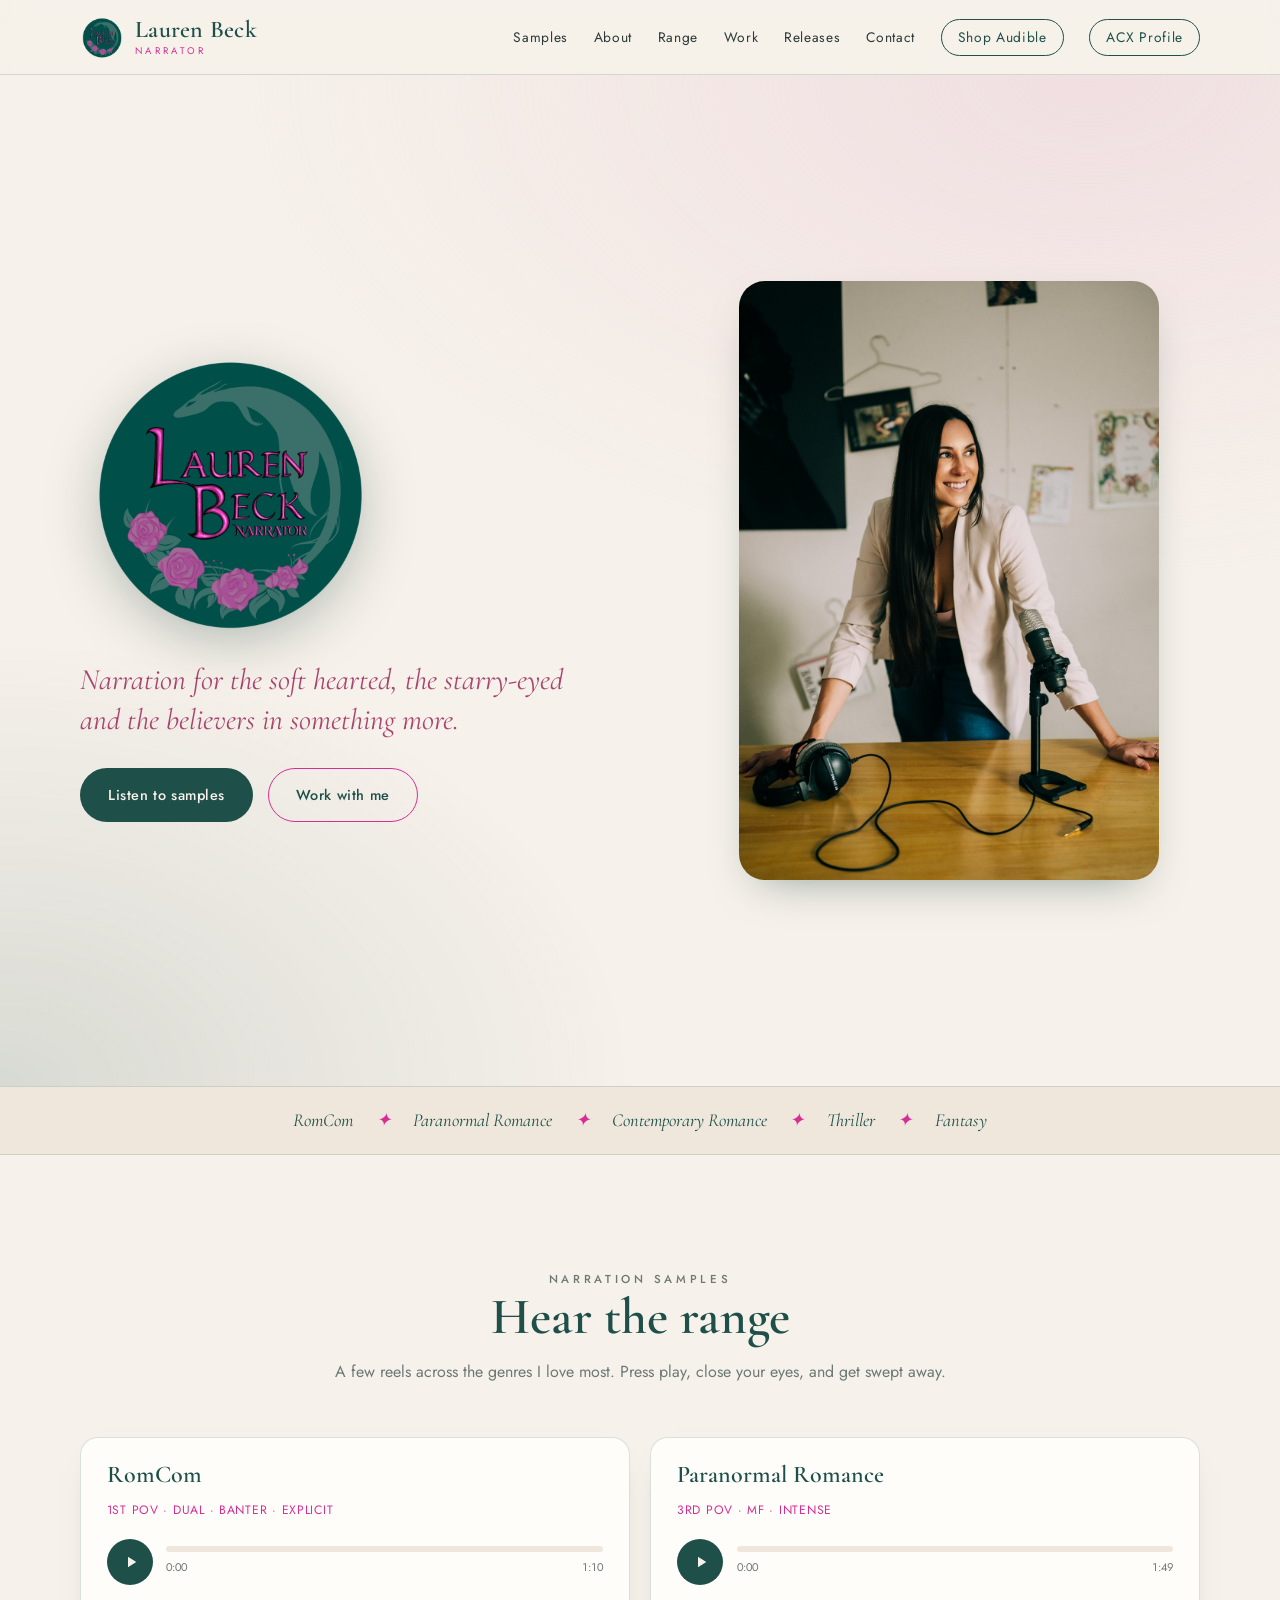
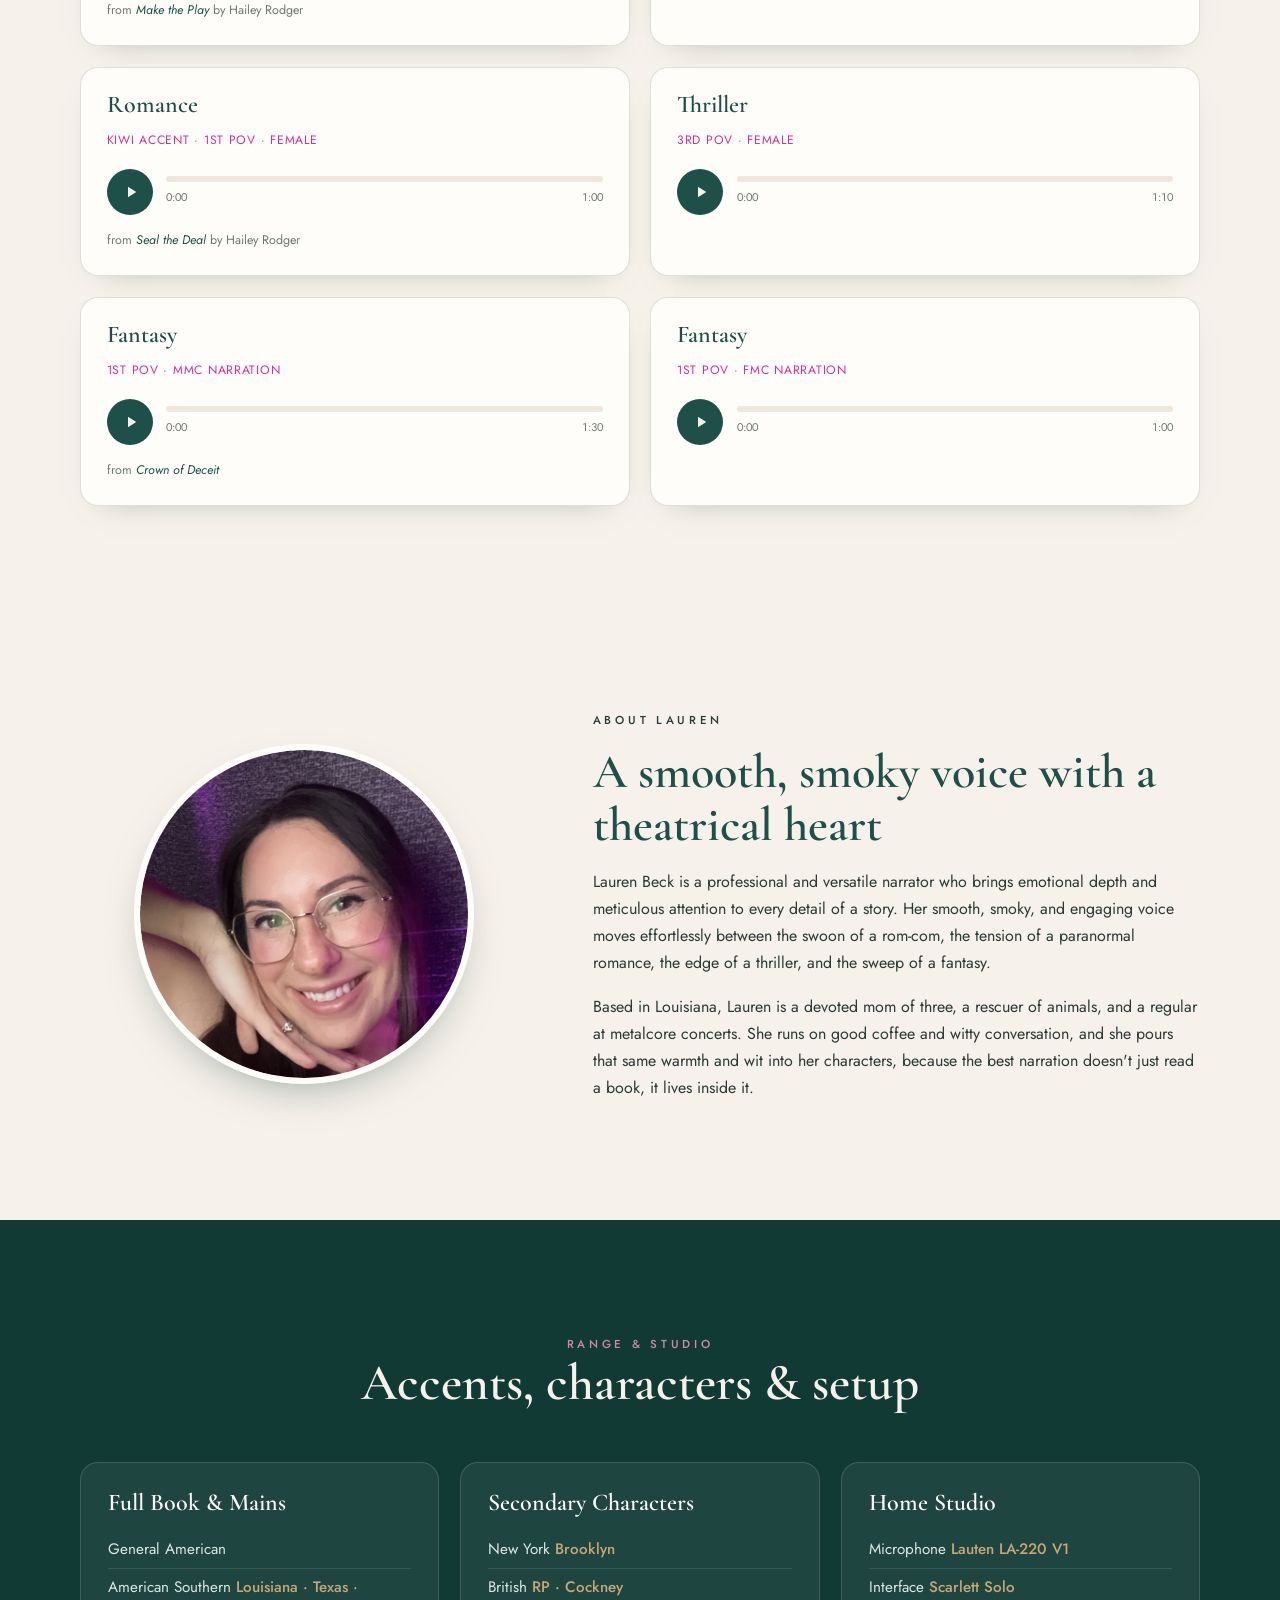
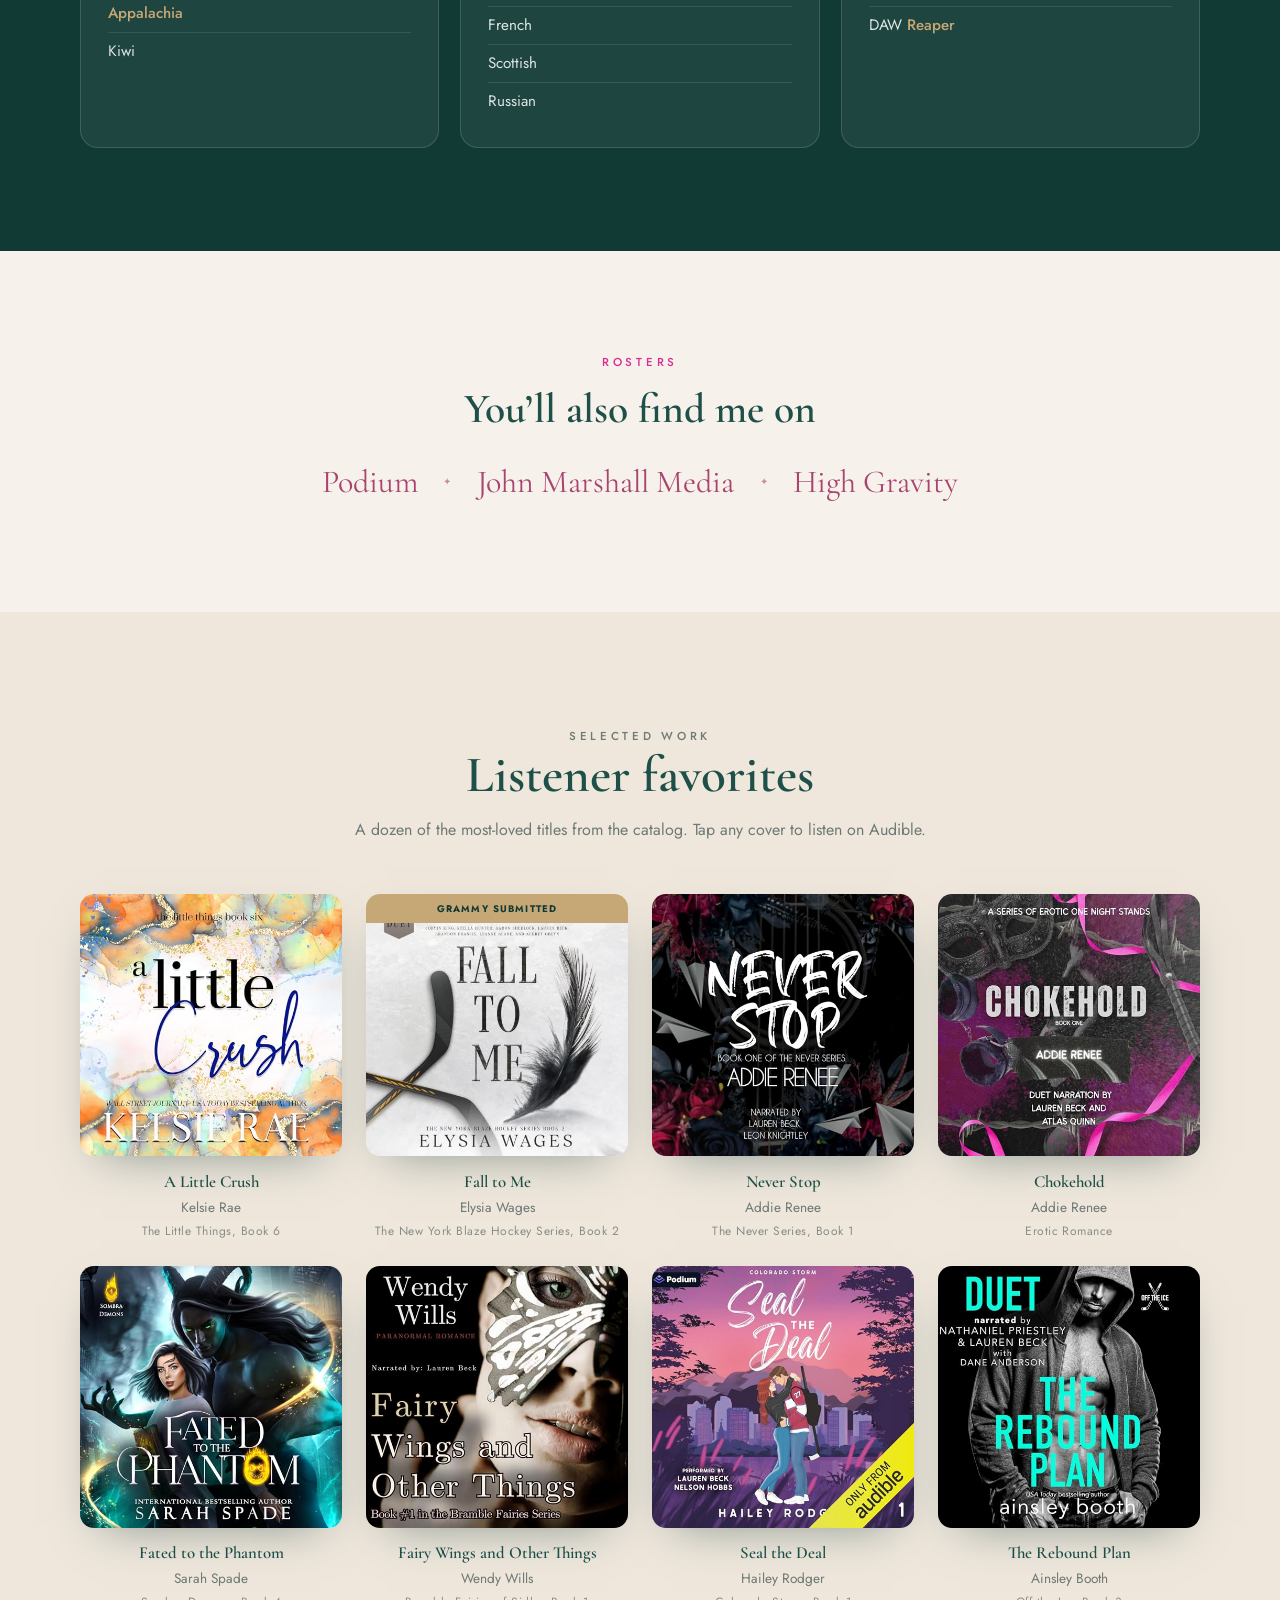
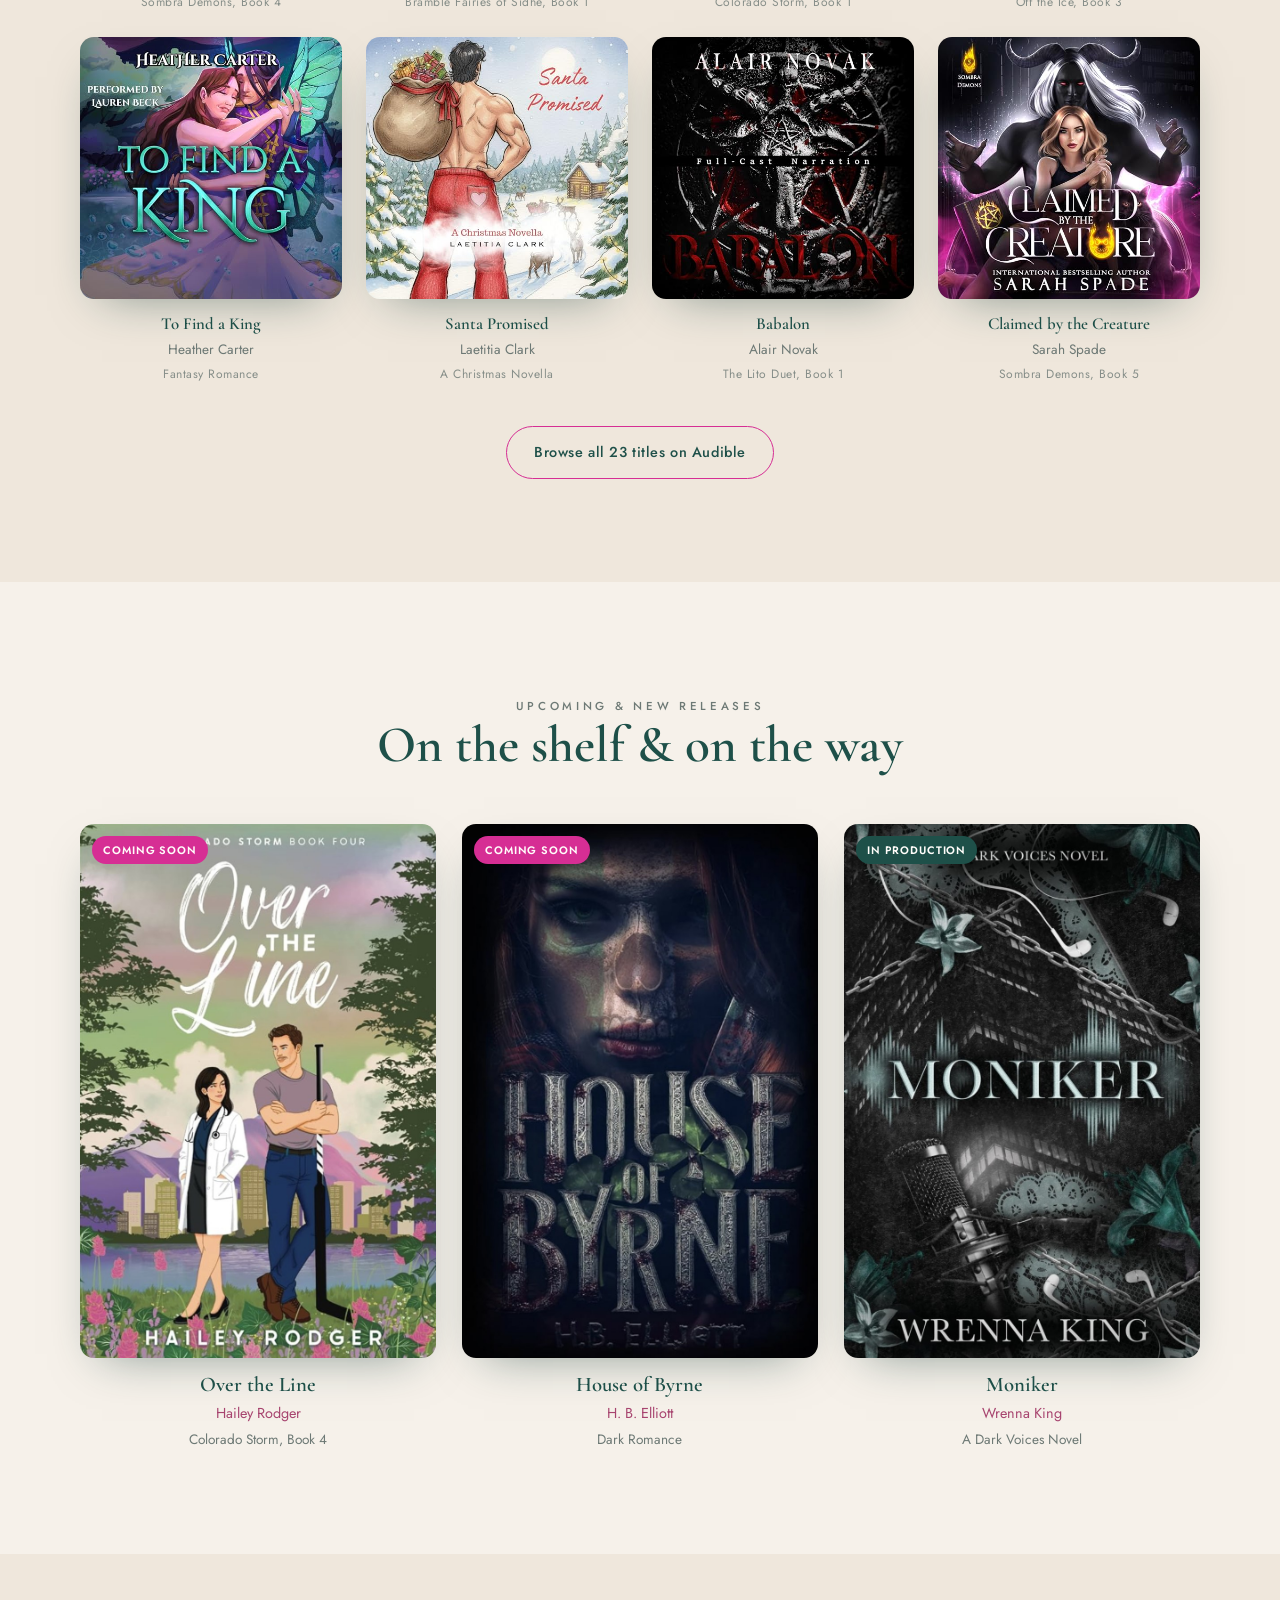
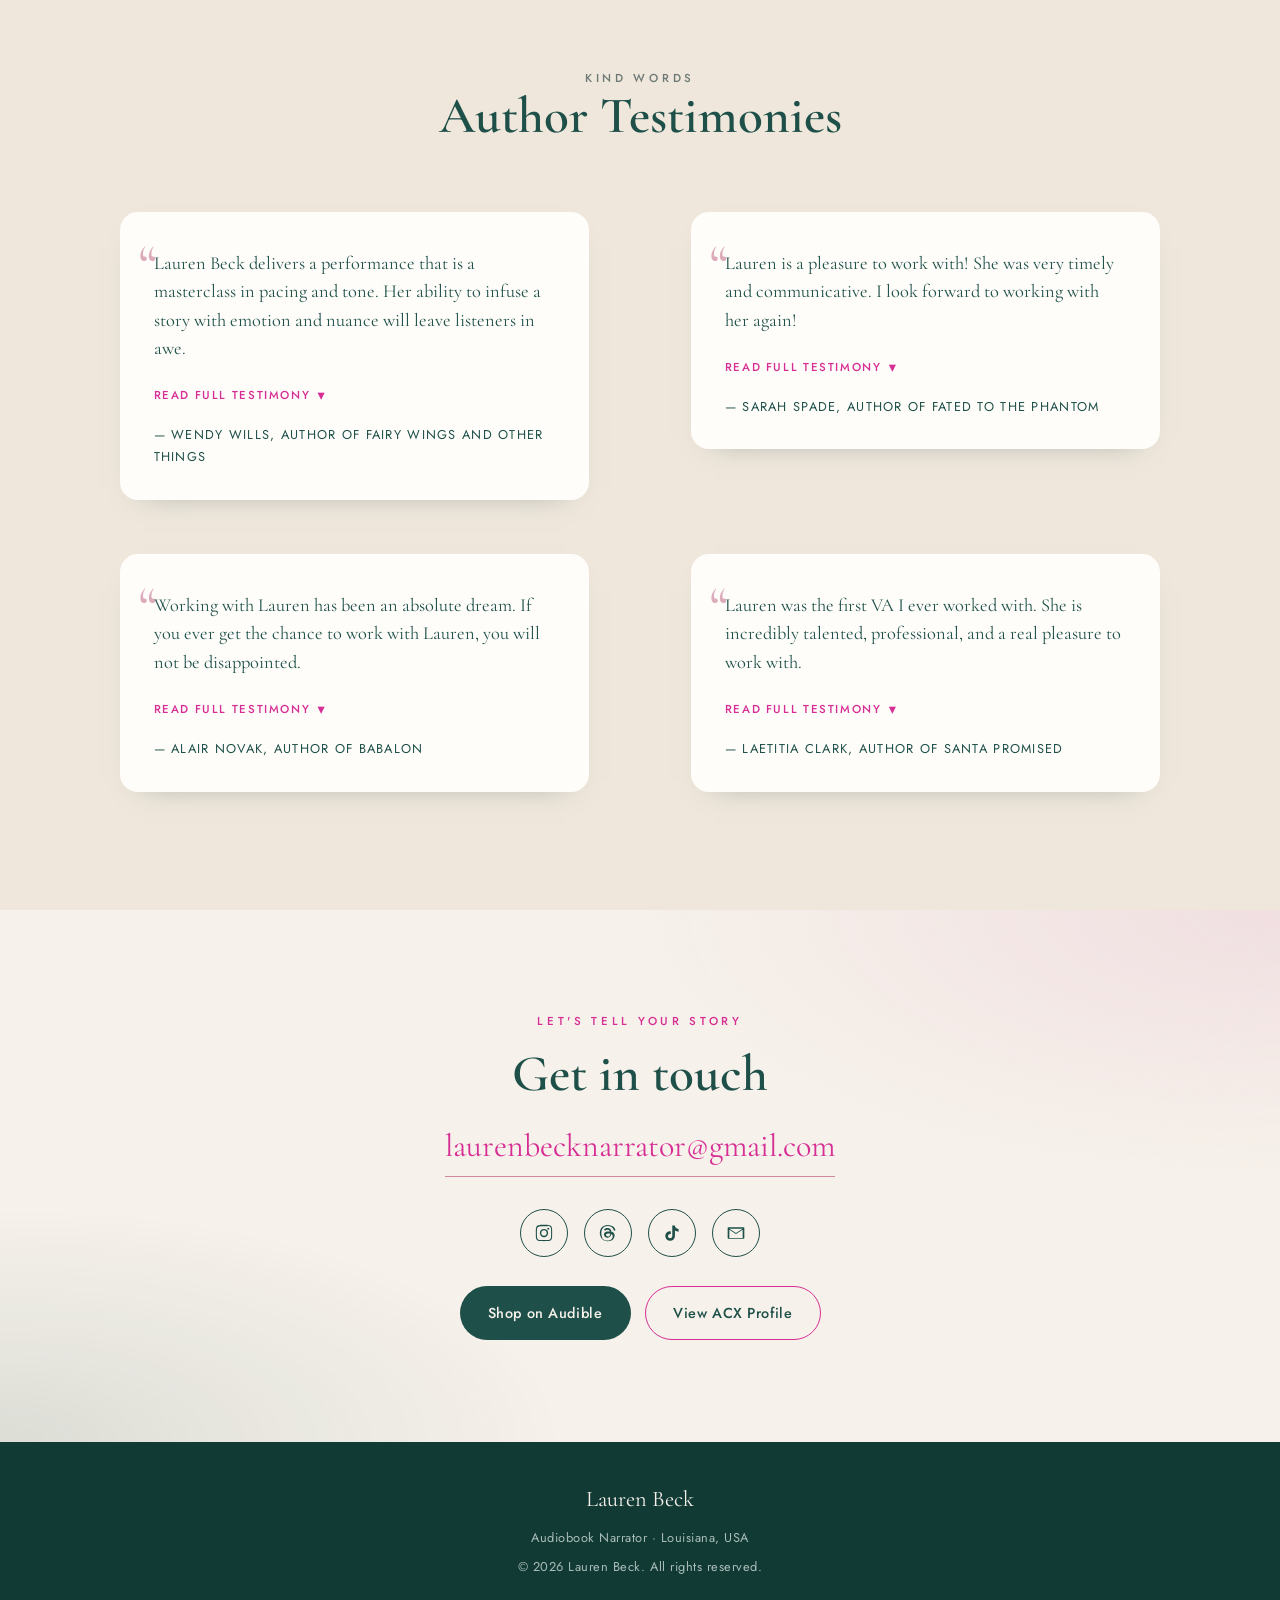
==== commit ae65a64a: "Update studio gear, add Grammy banner and rosters section Co-Authored-By: Claude Opus 4.8 <noreply@a" ====
--- a/index.html
+++ b/index.html
@@ -228,12 +228,25 @@
         <div class="cap-card reveal">
           <h3>Home Studio</h3>
           <ul>
-            <li>Microphone <b>AKG P120 Condenser</b></li>
+            <li>Microphone <b>Lauten LA-220 V1</b></li>
             <li>Interface <b>Scarlett Solo</b></li>
-            <li>DAW <b>Audacity</b></li>
+            <li>DAW <b>Reaper</b></li>
           </ul>
         </div>
 
+      </div>
+    </div>
+  </section>
+
+  <!-- =========================== ROSTERS =========================== -->
+  <section id="rosters" class="rosters">
+    <div class="container reveal">
+      <p class="eyebrow">Rosters</p>
+      <h2>You&rsquo;ll also find me on</h2>
+      <div class="roster-list">
+        <span>Podium</span><span class="dot">✦</span>
+        <span>John Marshall Media</span><span class="dot">✦</span>
+        <span>High Gravity</span>
       </div>
     </div>
   </section>
@@ -256,7 +269,7 @@
         </a>
 
         <a class="work-card reveal" href="https://www.audible.com/pd/Fall-to-Me-Audiobook/B0H6XY7KGM" target="_blank" rel="noopener">
-          <div class="cover"><img src="assets/img/covers/fall-to-me.jpg" alt="Fall to Me audiobook cover" width="600" height="600" loading="lazy"></div>
+          <div class="cover"><span class="grammy-badge">Grammy Submitted</span><img src="assets/img/covers/fall-to-me.jpg" alt="Fall to Me audiobook cover" width="600" height="600" loading="lazy"></div>
           <h3>Fall to Me</h3>
           <p class="author">Elysia Wages</p>
           <p class="meta">The New York Blaze Hockey Series, Book 2</p>
--- a/styles.css
+++ b/styles.css
@@ -149,6 +149,19 @@
 .work-card .author{font-size:.85rem;color:var(--muted);margin:.2rem 0 0}
 .work-card .meta{font-size:.75rem;letter-spacing:.04em;color:var(--muted);opacity:.8;margin:.15rem 0 0}
 .work-more{text-align:center;margin:2.6rem 0 0}
+.work-card .grammy-badge{
+  position:absolute;top:0;left:0;right:0;z-index:2;
+  background:var(--gold);color:var(--teal-deep);
+  font-family:var(--sans);font-size:.6rem;font-weight:700;
+  letter-spacing:.12em;text-transform:uppercase;text-align:center;padding:.4rem .3rem;
+}
+
+/* Rosters ------------------------------------------------------------ */
+.rosters{text-align:center}
+.rosters h2{font-size:clamp(1.8rem,4vw,2.6rem);color:var(--teal);margin-bottom:1.4rem}
+.roster-list{display:flex;flex-wrap:wrap;justify-content:center;align-items:center;gap:.5rem 1.6rem}
+.roster-list span{font-family:var(--serif);font-size:clamp(1.4rem,3vw,2rem);color:var(--rosewine)}
+.roster-list .dot{color:var(--rose);font-size:.6em}
 
 /* Releases ----------------------------------------------------------- */
 .releases-grid{display:grid;grid-template-columns:repeat(3,1fr);gap:1.6rem}
@@ -249,6 +262,7 @@
 .adm-btn:hover:not(:disabled){background:var(--magenta)}
 .adm-btn:disabled{opacity:.55;cursor:default}
 .adm-err{color:var(--magenta);font-size:.8rem;margin:0;min-height:1em}
+.adm-cancel{margin:.2rem auto 0}
 .adm-head{display:flex;justify-content:space-between;align-items:center;gap:1rem;flex-wrap:wrap;margin-bottom:.6rem}
 .adm-tabs{display:flex;gap:.4rem}
 .adm-tab{border:1px solid var(--line);background:var(--white);color:var(--teal);border-radius:999px;padding:.4rem 1rem;font-family:var(--sans);font-size:.8rem;cursor:pointer}
@@ -272,3 +286,38 @@
   .adm-grid{grid-template-columns:1fr}
   .adm-check{margin-right:0;width:100%}
 }
+
+/* Admin analytics ---------------------------------------------------- */
+/* Single-series charts throughout, so one hue carries every mark and no
+   legend is needed. Gold is deliberately absent: it fails contrast against
+   this surface at 2.25:1 and cannot carry data. */
+.adm-ranges{margin:.2rem 0 1rem}
+.adm-tiles{display:grid;grid-template-columns:repeat(4,1fr);gap:.7rem;margin-bottom:1.2rem}
+.adm-tile{background:var(--white);border:1px solid var(--line);border-radius:14px;padding:.9rem 1rem;display:flex;flex-direction:column;gap:.15rem}
+.adm-tile-label{font-size:.68rem;letter-spacing:.09em;text-transform:uppercase;color:var(--muted)}
+/* Sans, not the display serif: Cormorant uses old-style figures, where 1 reads
+   as a small-cap I and 0 as an O. Unacceptable for numbers meant to be read. */
+.adm-tile-value{font-family:var(--sans);font-size:1.9rem;line-height:1.15;color:var(--teal);font-weight:500;font-variant-numeric:lining-nums tabular-nums}
+.adm-tile-hint{font-size:.7rem;color:var(--muted)}
+.adm-chart-title{font-family:var(--sans);font-size:.72rem;letter-spacing:.09em;text-transform:uppercase;color:var(--muted);margin:.2rem 0 .5rem}
+.adm-chart{width:100%;height:auto;display:block;margin-bottom:1.2rem;overflow:visible}
+.adm-grid-line{stroke:var(--line);stroke-width:1}
+.adm-axis{fill:var(--muted);font-family:var(--sans);font-size:10px}
+.adm-bar{fill:var(--teal);transition:fill .15s ease}
+.adm-bar:hover{fill:var(--magenta)}
+.adm-ranks{display:grid;grid-template-columns:repeat(2,1fr);gap:1.2rem;margin:1.2rem 0}
+.adm-ranks-3{grid-template-columns:repeat(3,1fr)}
+.adm-rank h4{font-family:var(--sans);font-size:.72rem;letter-spacing:.09em;text-transform:uppercase;color:var(--muted);margin:0 0 .5rem}
+.adm-rank-row{display:grid;grid-template-columns:1fr 90px 42px;align-items:center;gap:.6rem;padding:.25rem 0}
+.adm-rank-label{font-size:.82rem;color:var(--ink);overflow:hidden;text-overflow:ellipsis;white-space:nowrap}
+.adm-rank-track{background:var(--cream-2);border-radius:999px;height:8px;overflow:hidden}
+.adm-rank-fill{display:block;height:100%;background:var(--teal);border-radius:999px}
+.adm-rank-n{font-size:.82rem;color:var(--teal);text-align:right;font-variant-numeric:tabular-nums}
+.adm-table{width:100%;border-collapse:collapse;margin-top:.8rem;font-size:.8rem}
+.adm-table th,.adm-table td{text-align:left;padding:.35rem .5rem;border-bottom:1px solid var(--line)}
+.adm-table th{color:var(--muted);font-weight:500;font-size:.7rem;letter-spacing:.06em;text-transform:uppercase}
+.adm-table td{font-variant-numeric:tabular-nums}
+@media (max-width:760px){
+  .adm-tiles{grid-template-columns:repeat(2,1fr)}
+  .adm-ranks,.adm-ranks-3{grid-template-columns:1fr}
+}
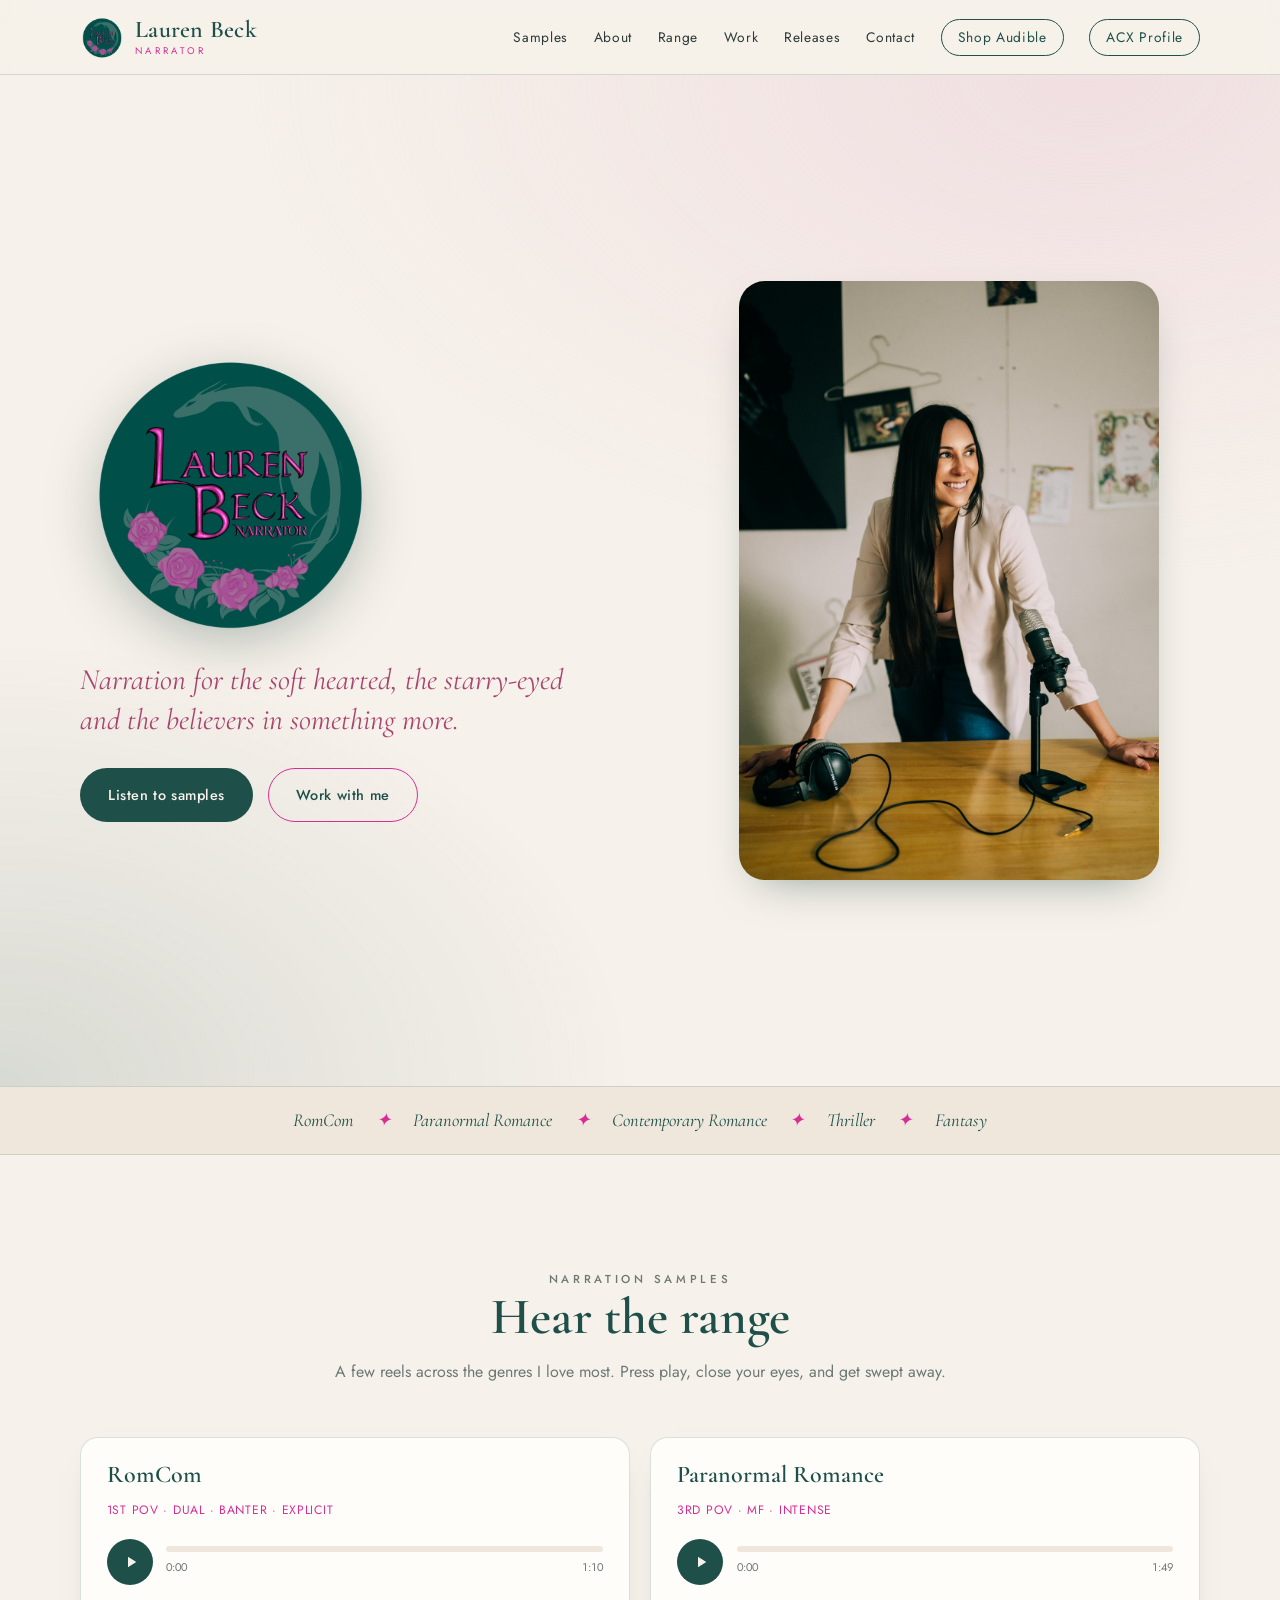
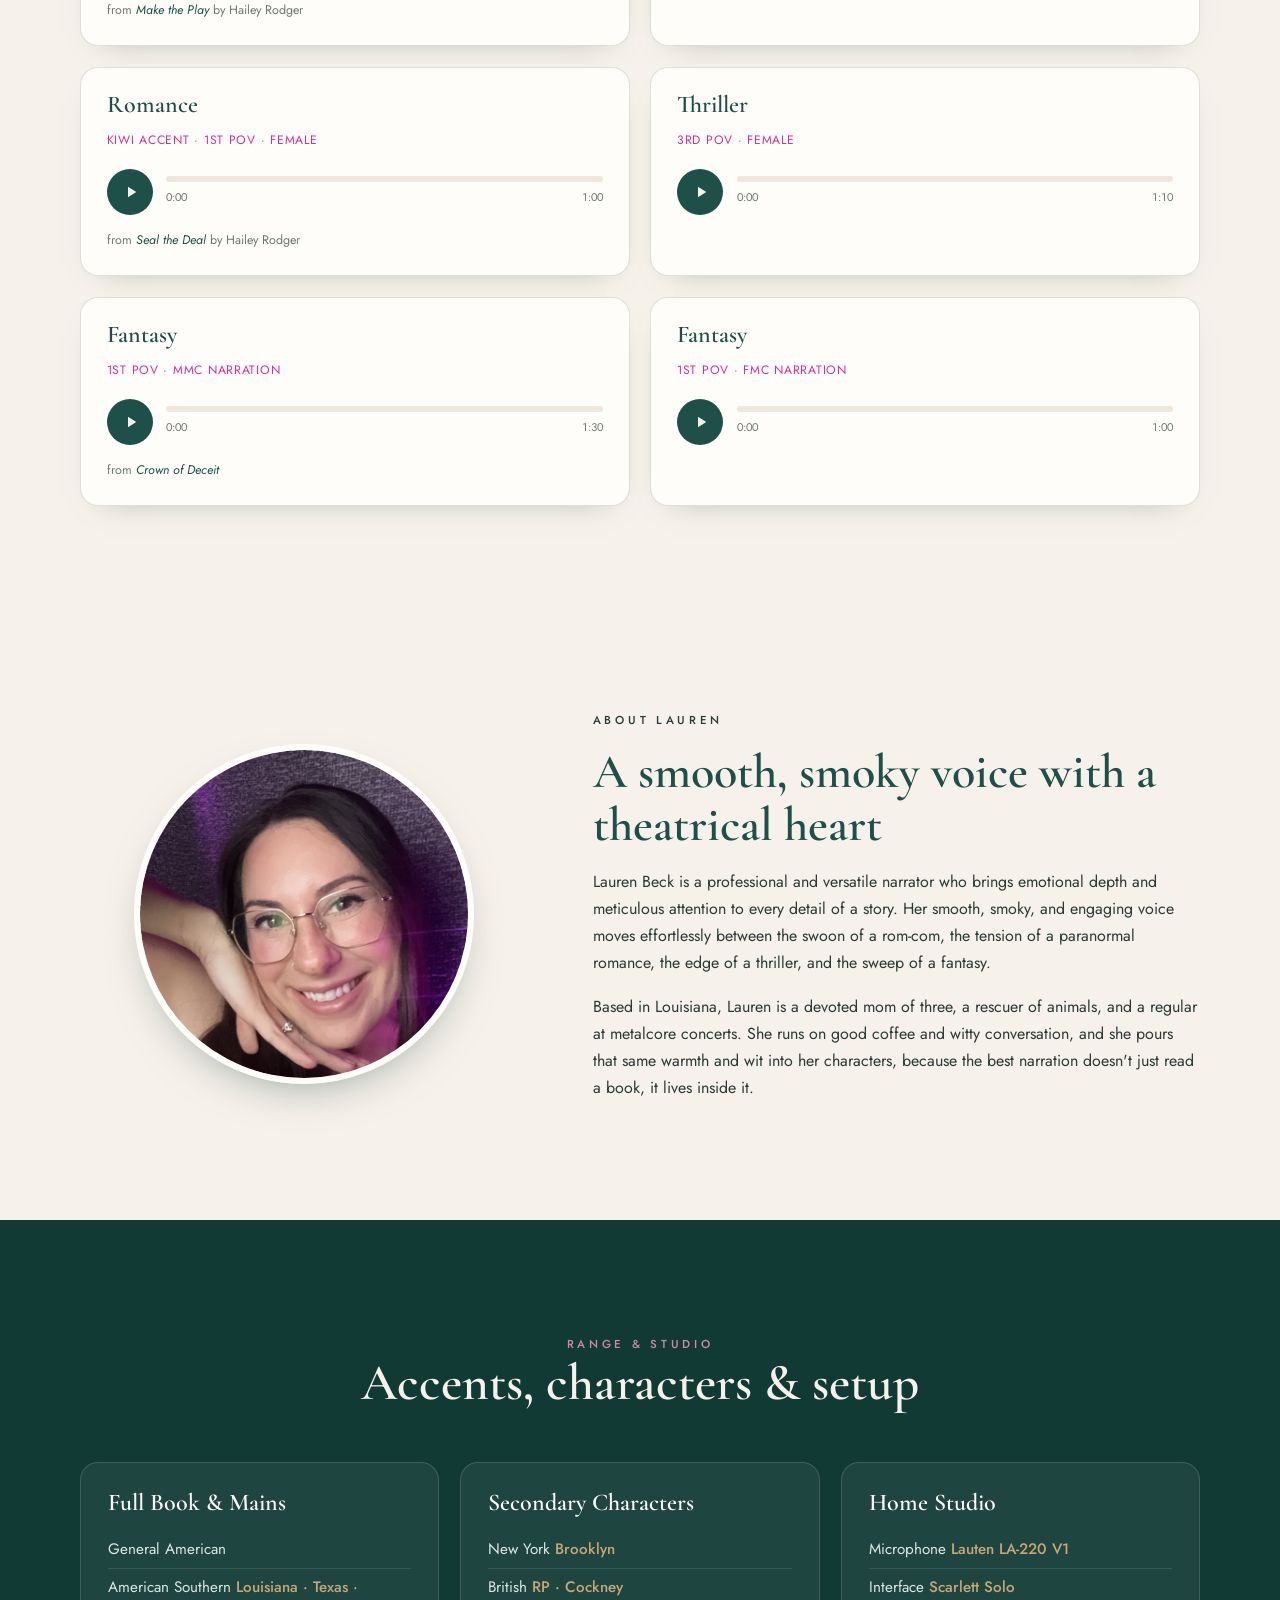
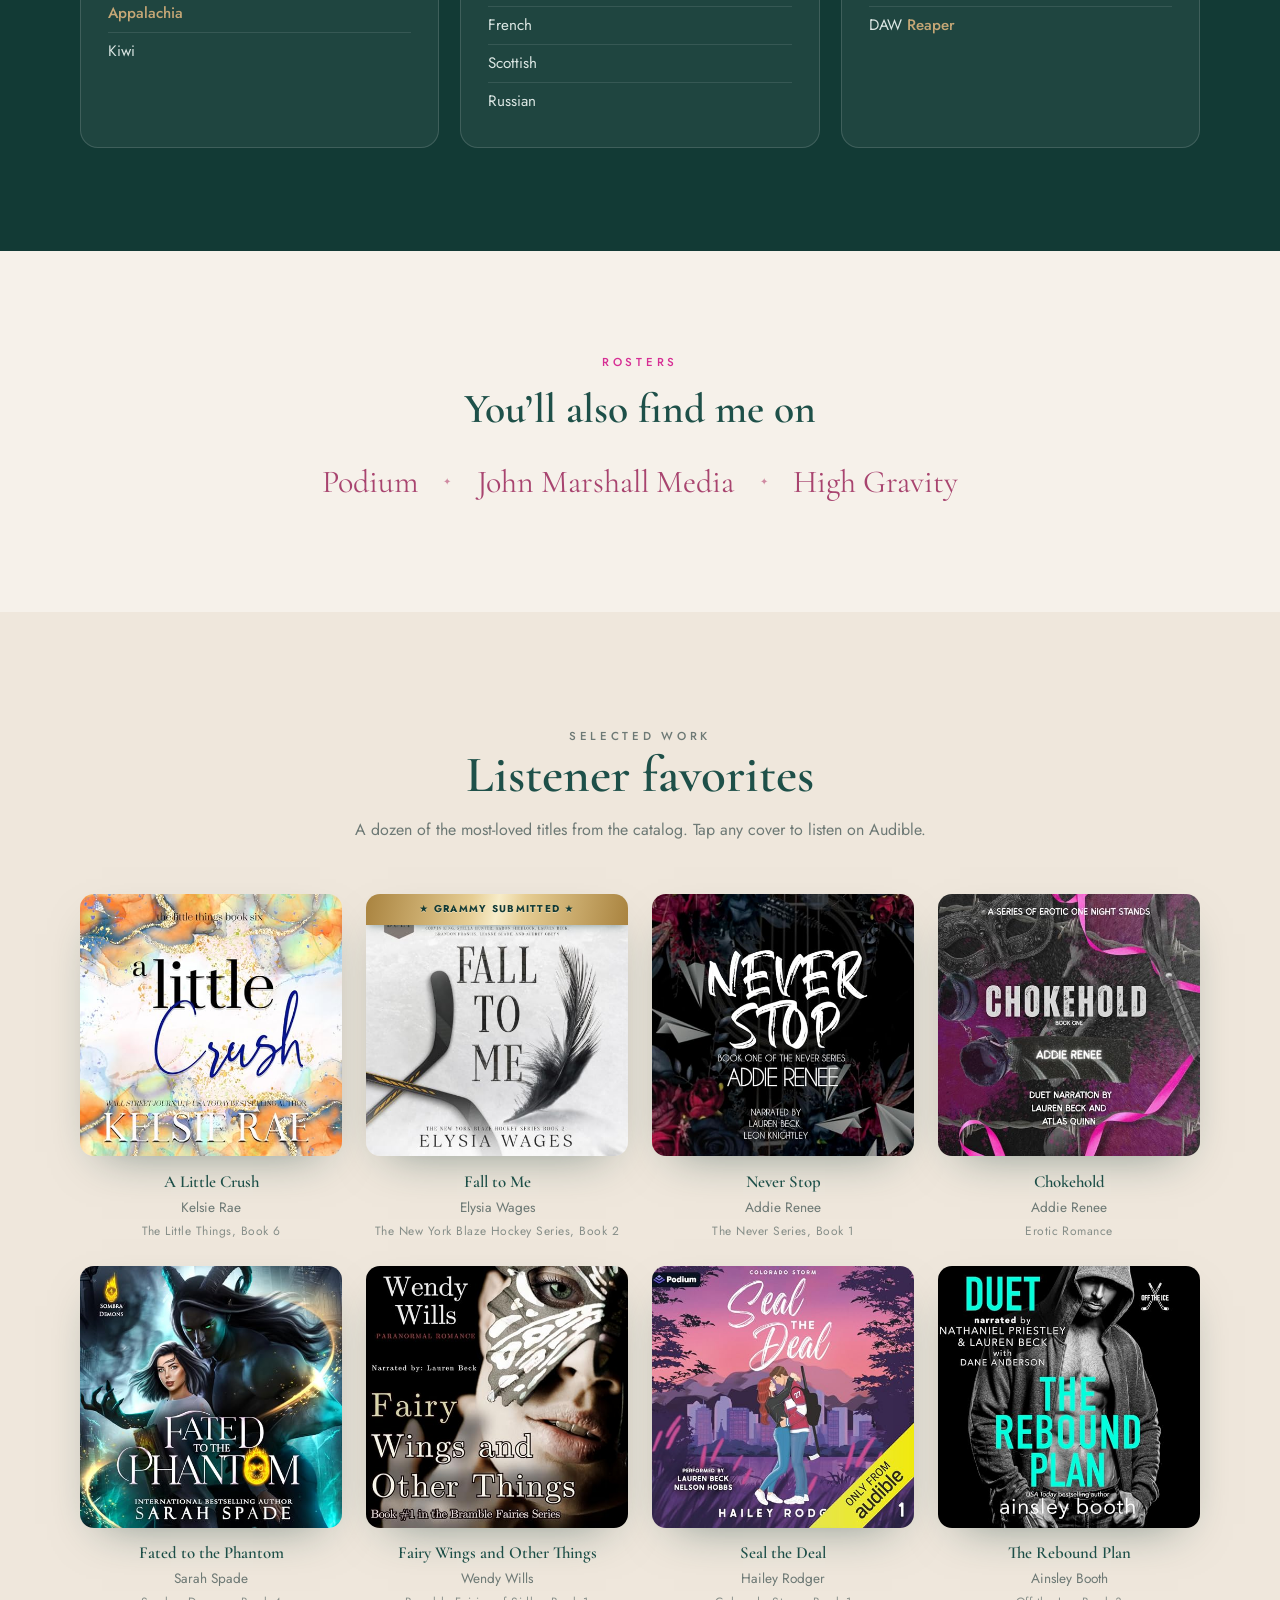
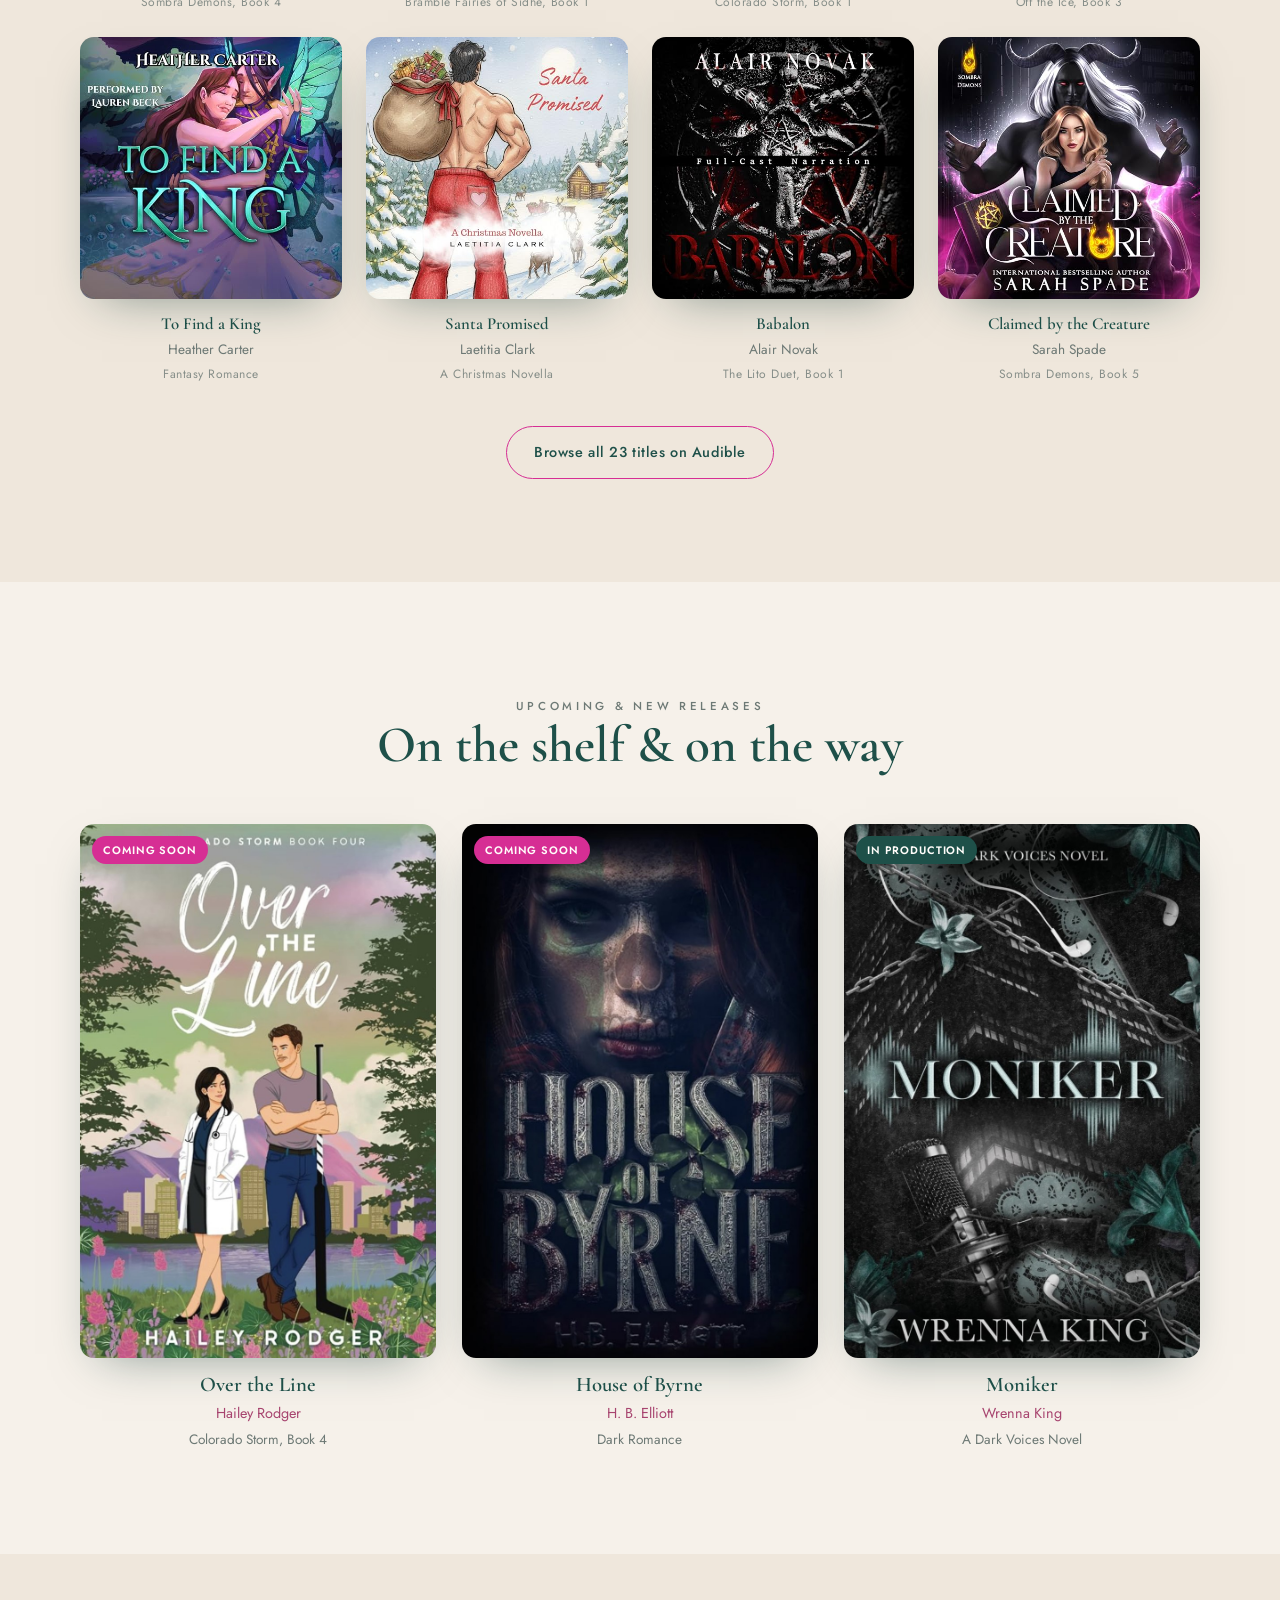
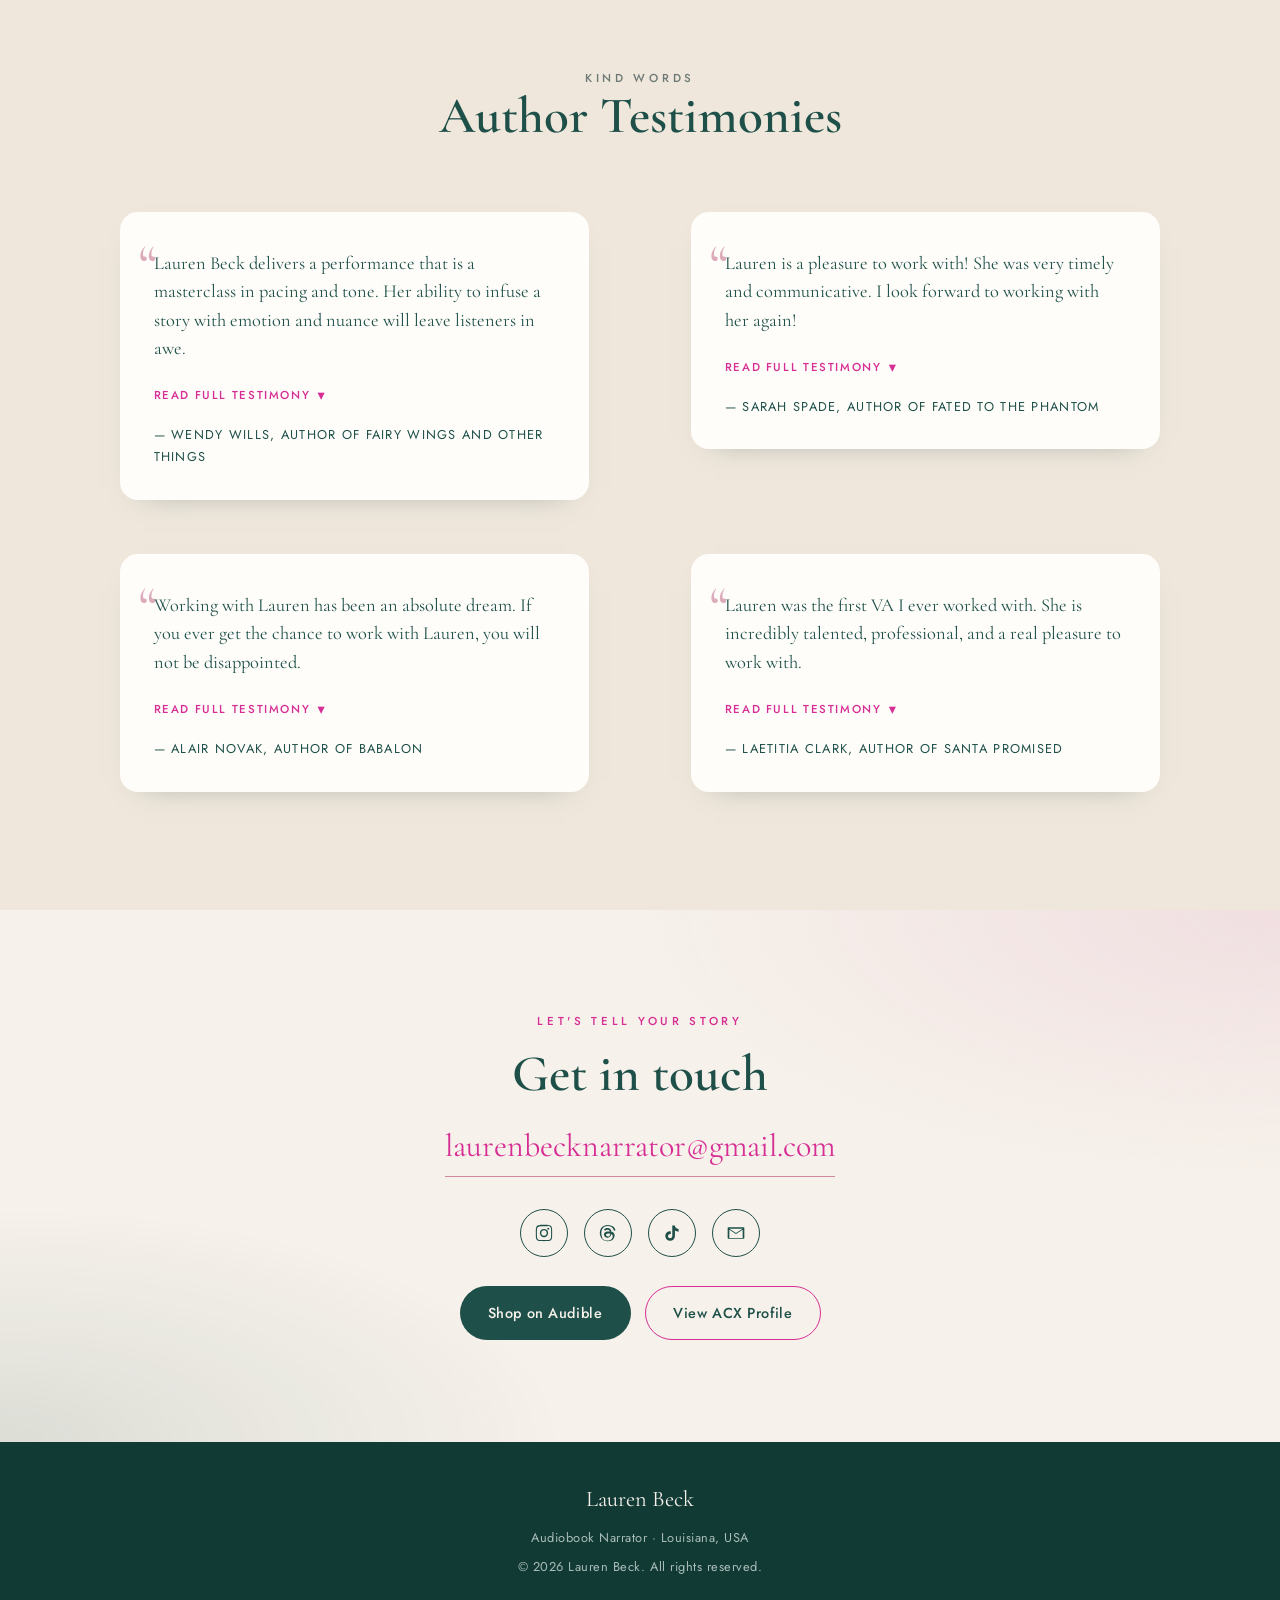
==== commit eeda9c38: "Make Grammy banner flashier (metallic gold, shine, stars) Co-Authored-By: Claude Opus 4.8 <noreply@a" ====
--- a/index.html
+++ b/index.html
@@ -269,7 +269,7 @@
         </a>
 
         <a class="work-card reveal" href="https://www.audible.com/pd/Fall-to-Me-Audiobook/B0H6XY7KGM" target="_blank" rel="noopener">
-          <div class="cover"><span class="grammy-badge">Grammy Submitted</span><img src="assets/img/covers/fall-to-me.jpg" alt="Fall to Me audiobook cover" width="600" height="600" loading="lazy"></div>
+          <div class="cover"><span class="grammy-badge">★ Grammy Submitted ★</span><img src="assets/img/covers/fall-to-me.jpg" alt="Fall to Me audiobook cover" width="600" height="600" loading="lazy"></div>
           <h3>Fall to Me</h3>
           <p class="author">Elysia Wages</p>
           <p class="meta">The New York Blaze Hockey Series, Book 2</p>
--- a/styles.css
+++ b/styles.css
@@ -150,11 +150,21 @@
 .work-card .meta{font-size:.75rem;letter-spacing:.04em;color:var(--muted);opacity:.8;margin:.15rem 0 0}
 .work-more{text-align:center;margin:2.6rem 0 0}
 .work-card .grammy-badge{
-  position:absolute;top:0;left:0;right:0;z-index:2;
-  background:var(--gold);color:var(--teal-deep);
-  font-family:var(--sans);font-size:.6rem;font-weight:700;
-  letter-spacing:.12em;text-transform:uppercase;text-align:center;padding:.4rem .3rem;
-}
+  position:absolute;top:0;left:0;right:0;z-index:2;overflow:hidden;
+  background:linear-gradient(100deg,#a9833f 0%,#e6cd93 40%,#f7ecc9 50%,#e6cd93 60%,#a9833f 100%);
+  color:var(--teal-deep);
+  font-family:var(--sans);font-size:.62rem;font-weight:700;
+  letter-spacing:.13em;text-transform:uppercase;text-align:center;padding:.44rem .3rem;
+  box-shadow:0 3px 10px -3px rgba(18,58,53,.55);
+  text-shadow:0 1px 0 rgba(255,255,255,.35);
+}
+.work-card .grammy-badge::after{
+  content:"";position:absolute;top:0;bottom:0;left:-45%;width:38%;pointer-events:none;
+  background:linear-gradient(100deg,transparent,rgba(255,255,255,.8),transparent);
+  transform:skewX(-20deg);animation:grammyShine 3.6s ease-in-out infinite;
+}
+@keyframes grammyShine{0%{left:-45%}55%{left:118%}100%{left:118%}}
+@media (prefers-reduced-motion:reduce){.work-card .grammy-badge::after{animation:none;opacity:0}}
 
 /* Rosters ------------------------------------------------------------ */
 .rosters{text-align:center}
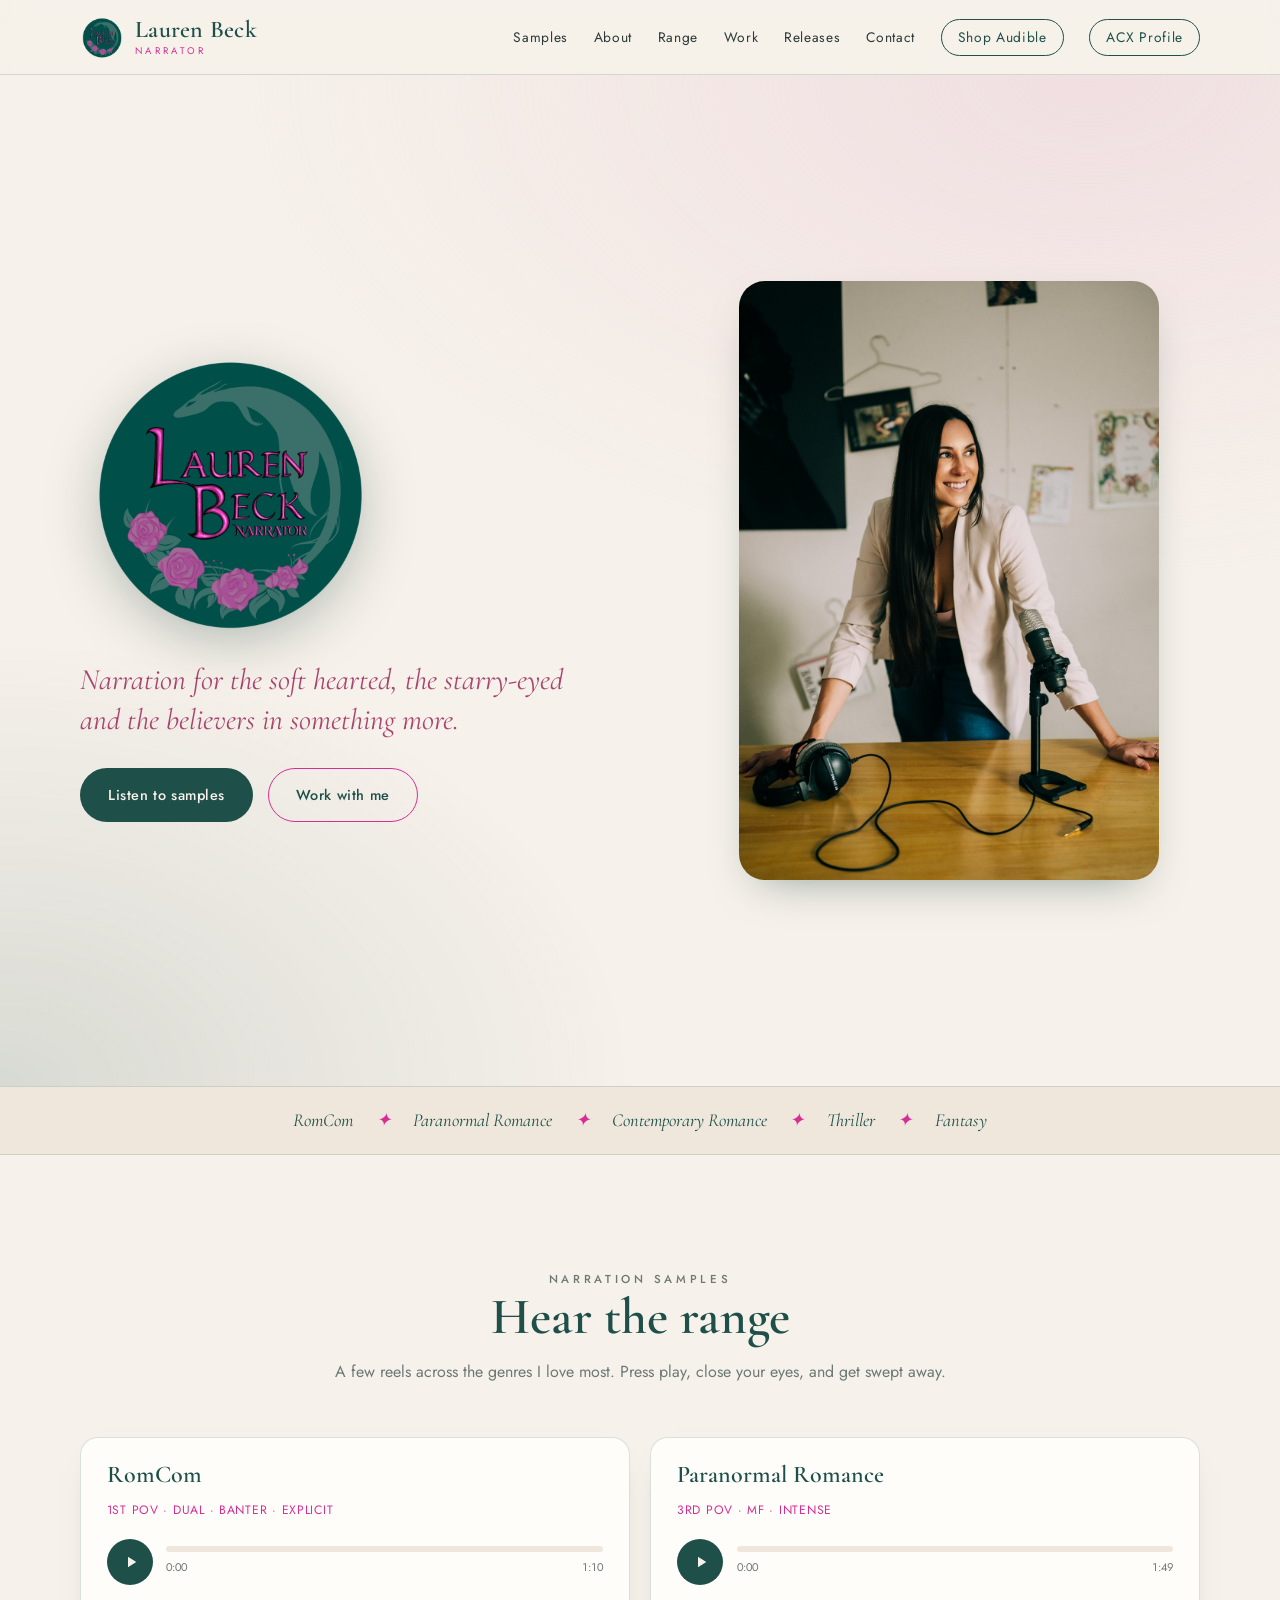
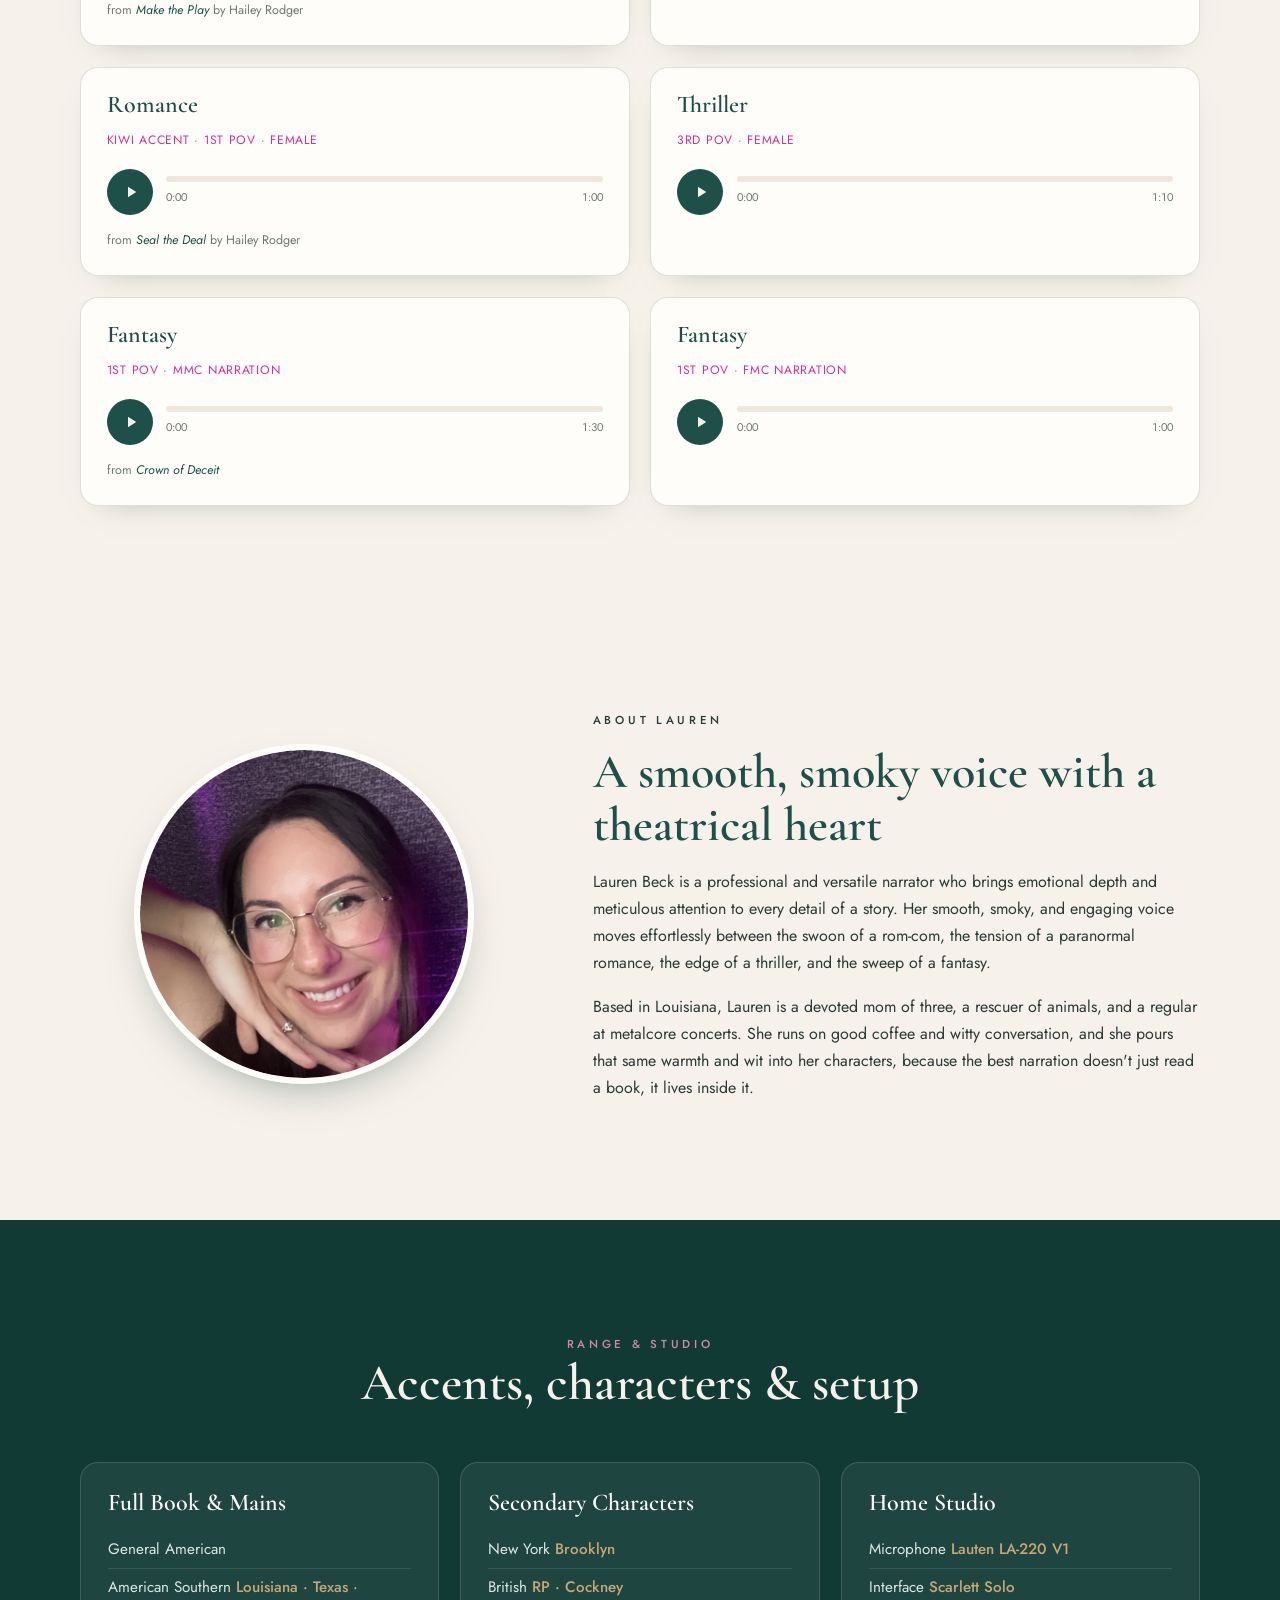
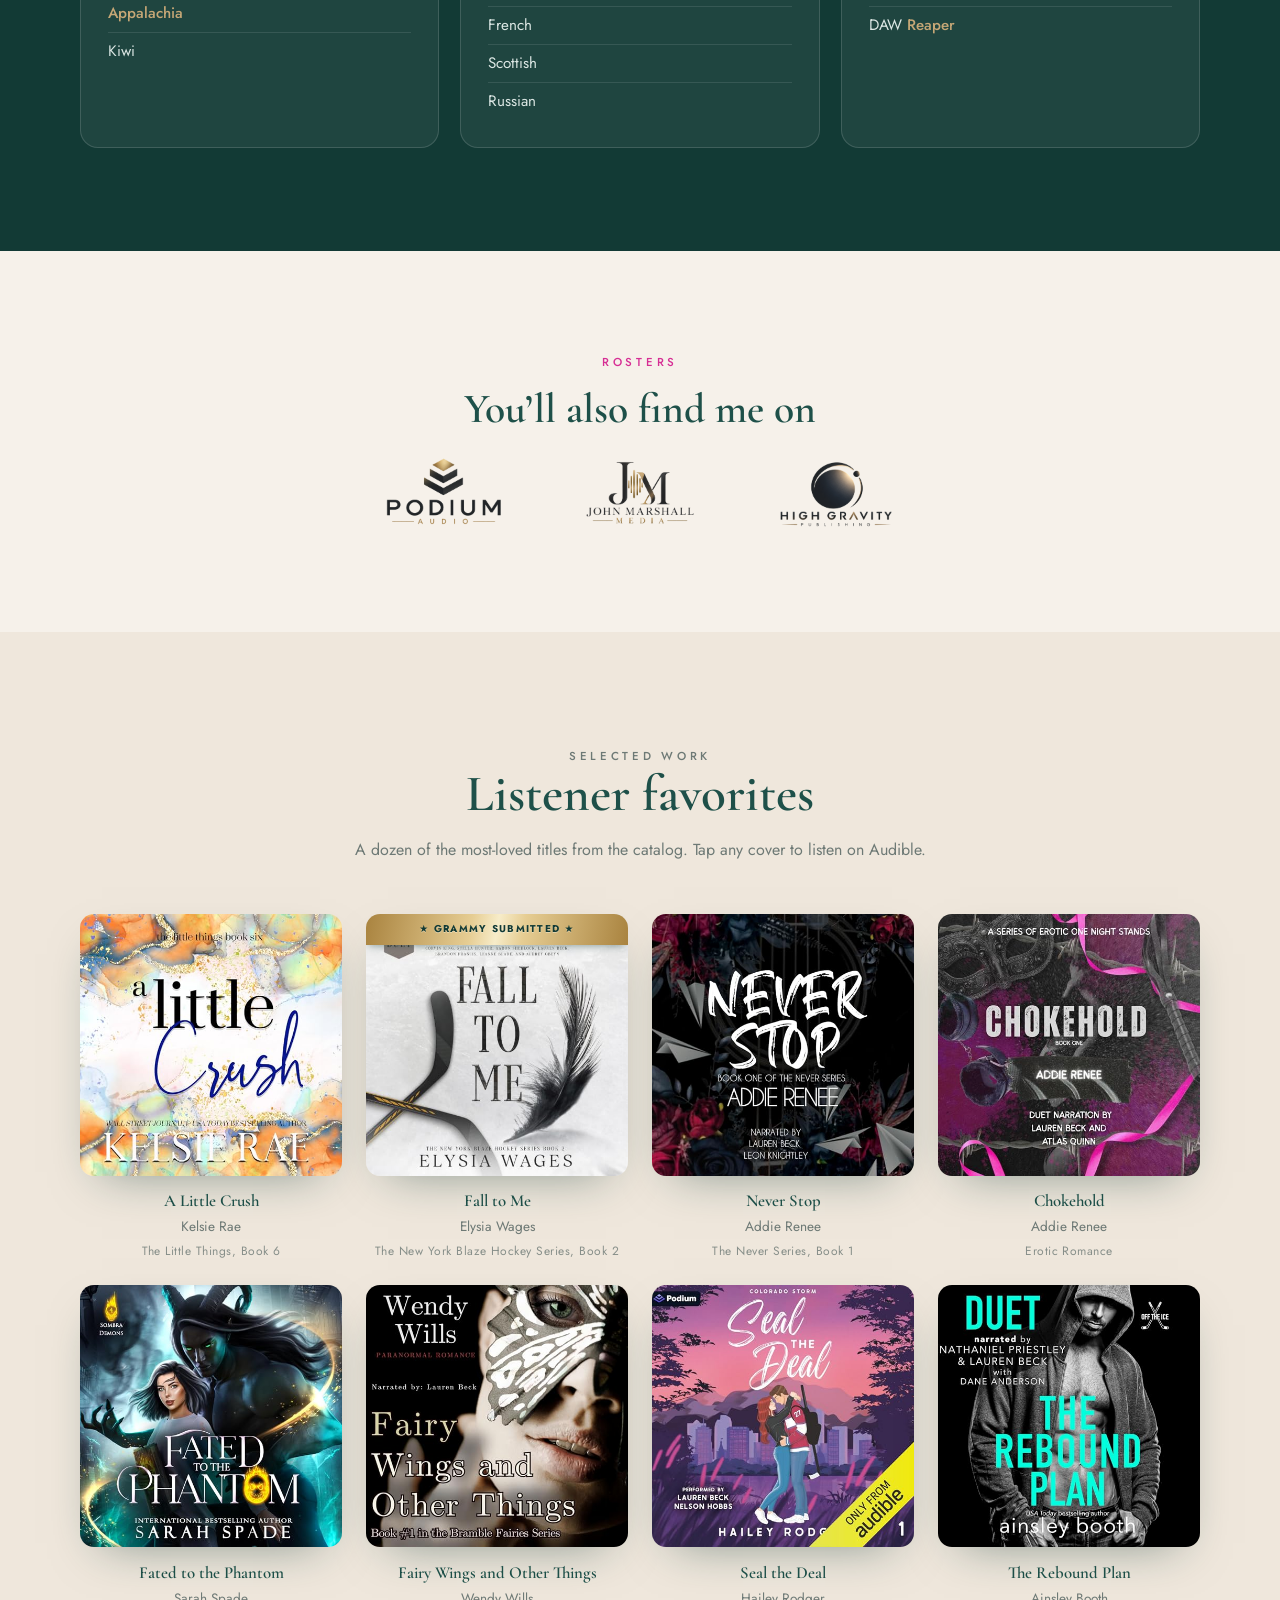
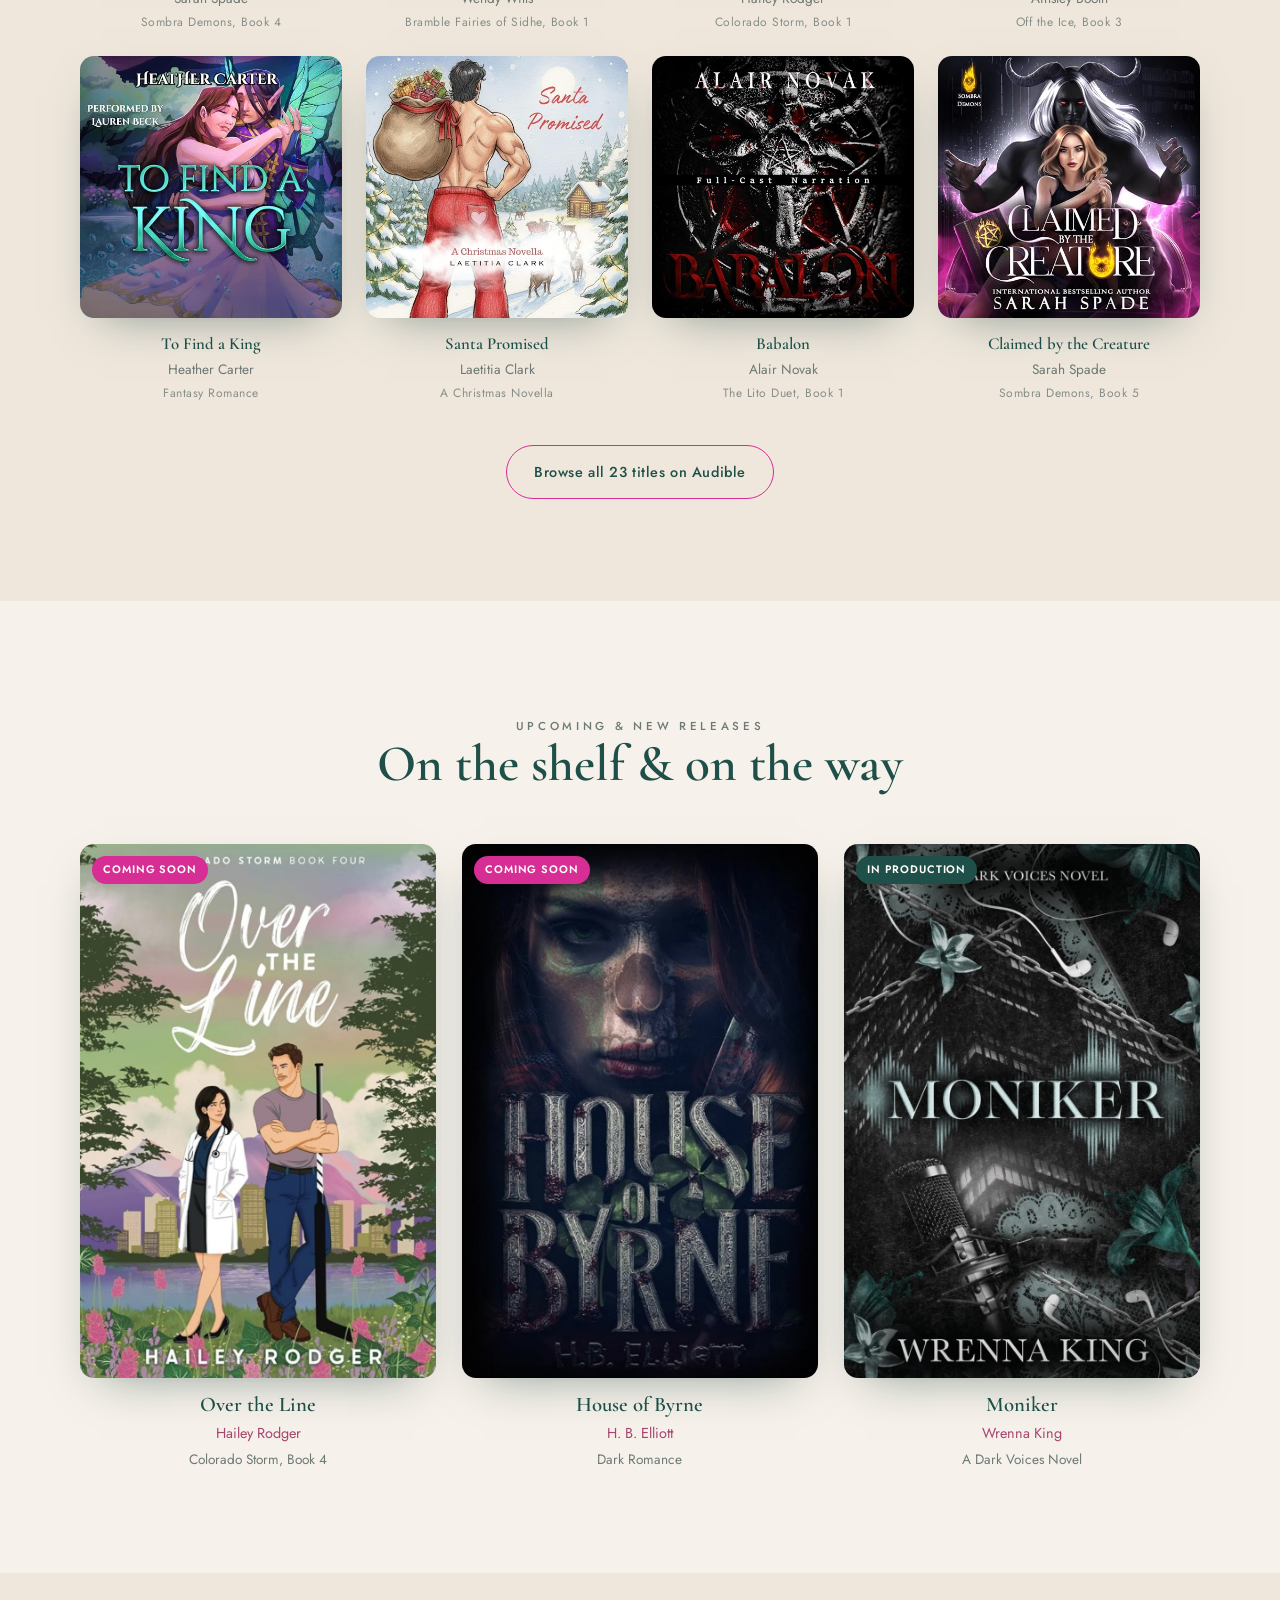
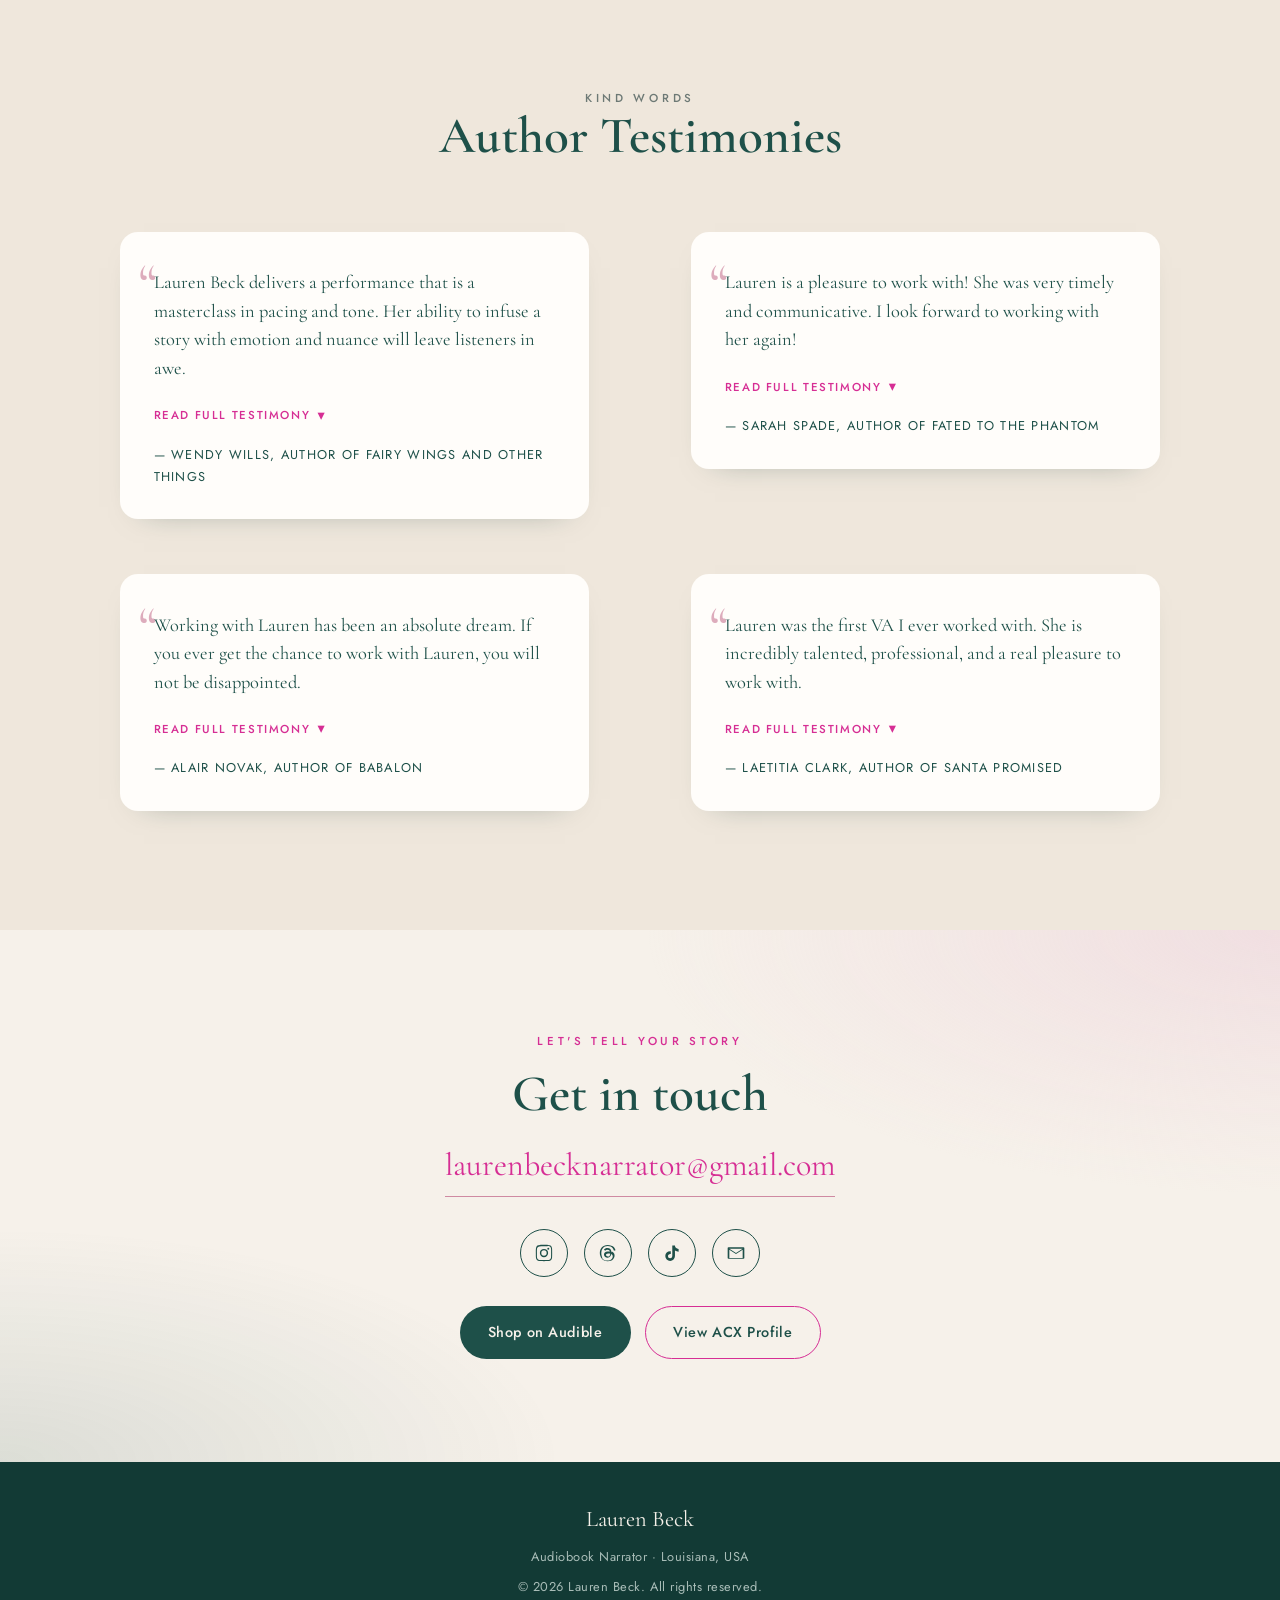
==== commit 8d6ef3df: "Add roster logos; flashier Grammy banner Co-Authored-By: Claude Opus 4.8 <noreply@anthropic.com>  Cl" ====
--- a/index.html
+++ b/index.html
@@ -244,9 +244,9 @@
       <p class="eyebrow">Rosters</p>
       <h2>You&rsquo;ll also find me on</h2>
       <div class="roster-list">
-        <span>Podium</span><span class="dot">✦</span>
-        <span>John Marshall Media</span><span class="dot">✦</span>
-        <span>High Gravity</span>
+        <img src="assets/img/rosters/podium.png" alt="Podium Audio" loading="lazy">
+        <img src="assets/img/rosters/john-marshall-media.png" alt="John Marshall Media" loading="lazy">
+        <img src="assets/img/rosters/high-gravity.png" alt="High Gravity Publishing" loading="lazy">
       </div>
     </div>
   </section>
--- a/styles.css
+++ b/styles.css
@@ -169,9 +169,9 @@
 /* Rosters ------------------------------------------------------------ */
 .rosters{text-align:center}
 .rosters h2{font-size:clamp(1.8rem,4vw,2.6rem);color:var(--teal);margin-bottom:1.4rem}
-.roster-list{display:flex;flex-wrap:wrap;justify-content:center;align-items:center;gap:.5rem 1.6rem}
-.roster-list span{font-family:var(--serif);font-size:clamp(1.4rem,3vw,2rem);color:var(--rosewine)}
-.roster-list .dot{color:var(--rose);font-size:.6em}
+.roster-list{display:flex;flex-wrap:wrap;justify-content:center;align-items:center;gap:1.6rem 3rem}
+.roster-list img{height:clamp(52px,7vw,74px);width:auto;opacity:.92;transition:opacity .25s ease,transform .25s ease}
+.roster-list img:hover{opacity:1;transform:translateY(-2px)}
 
 /* Releases ----------------------------------------------------------- */
 .releases-grid{display:grid;grid-template-columns:repeat(3,1fr);gap:1.6rem}
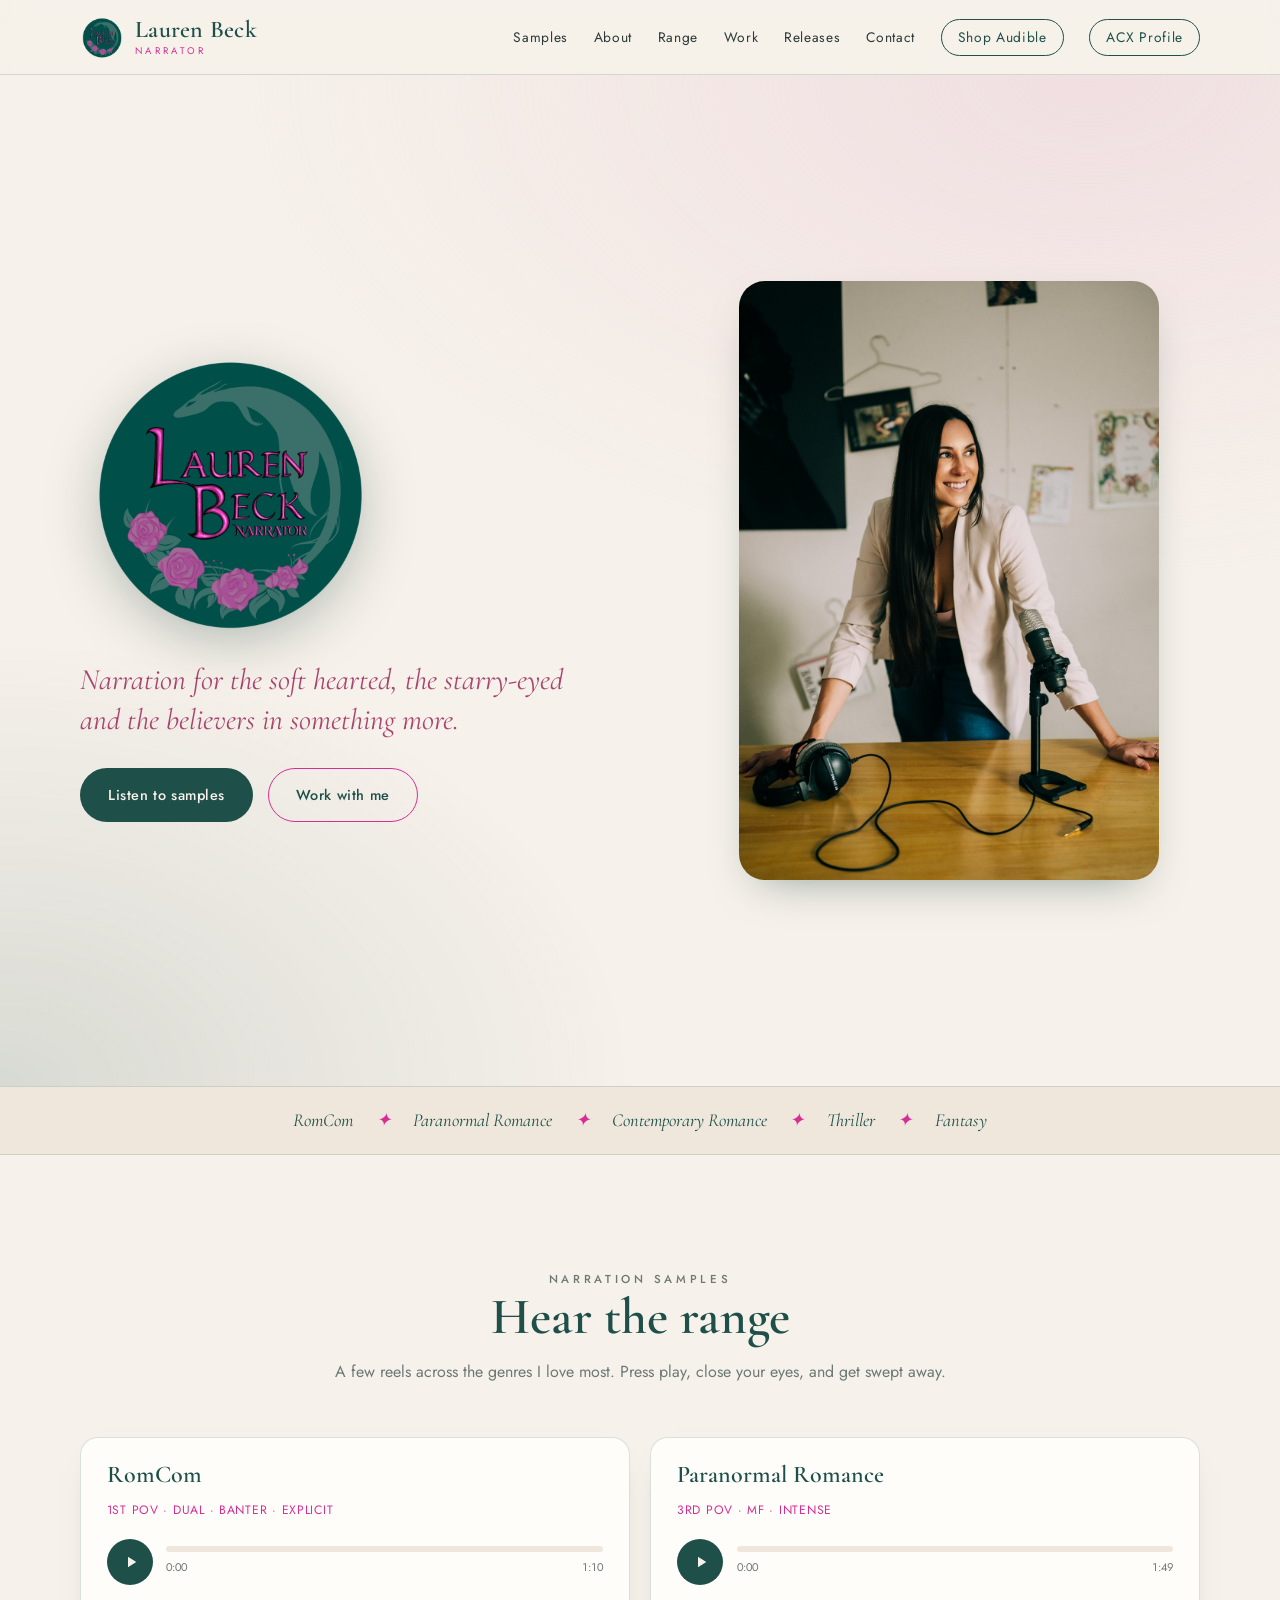
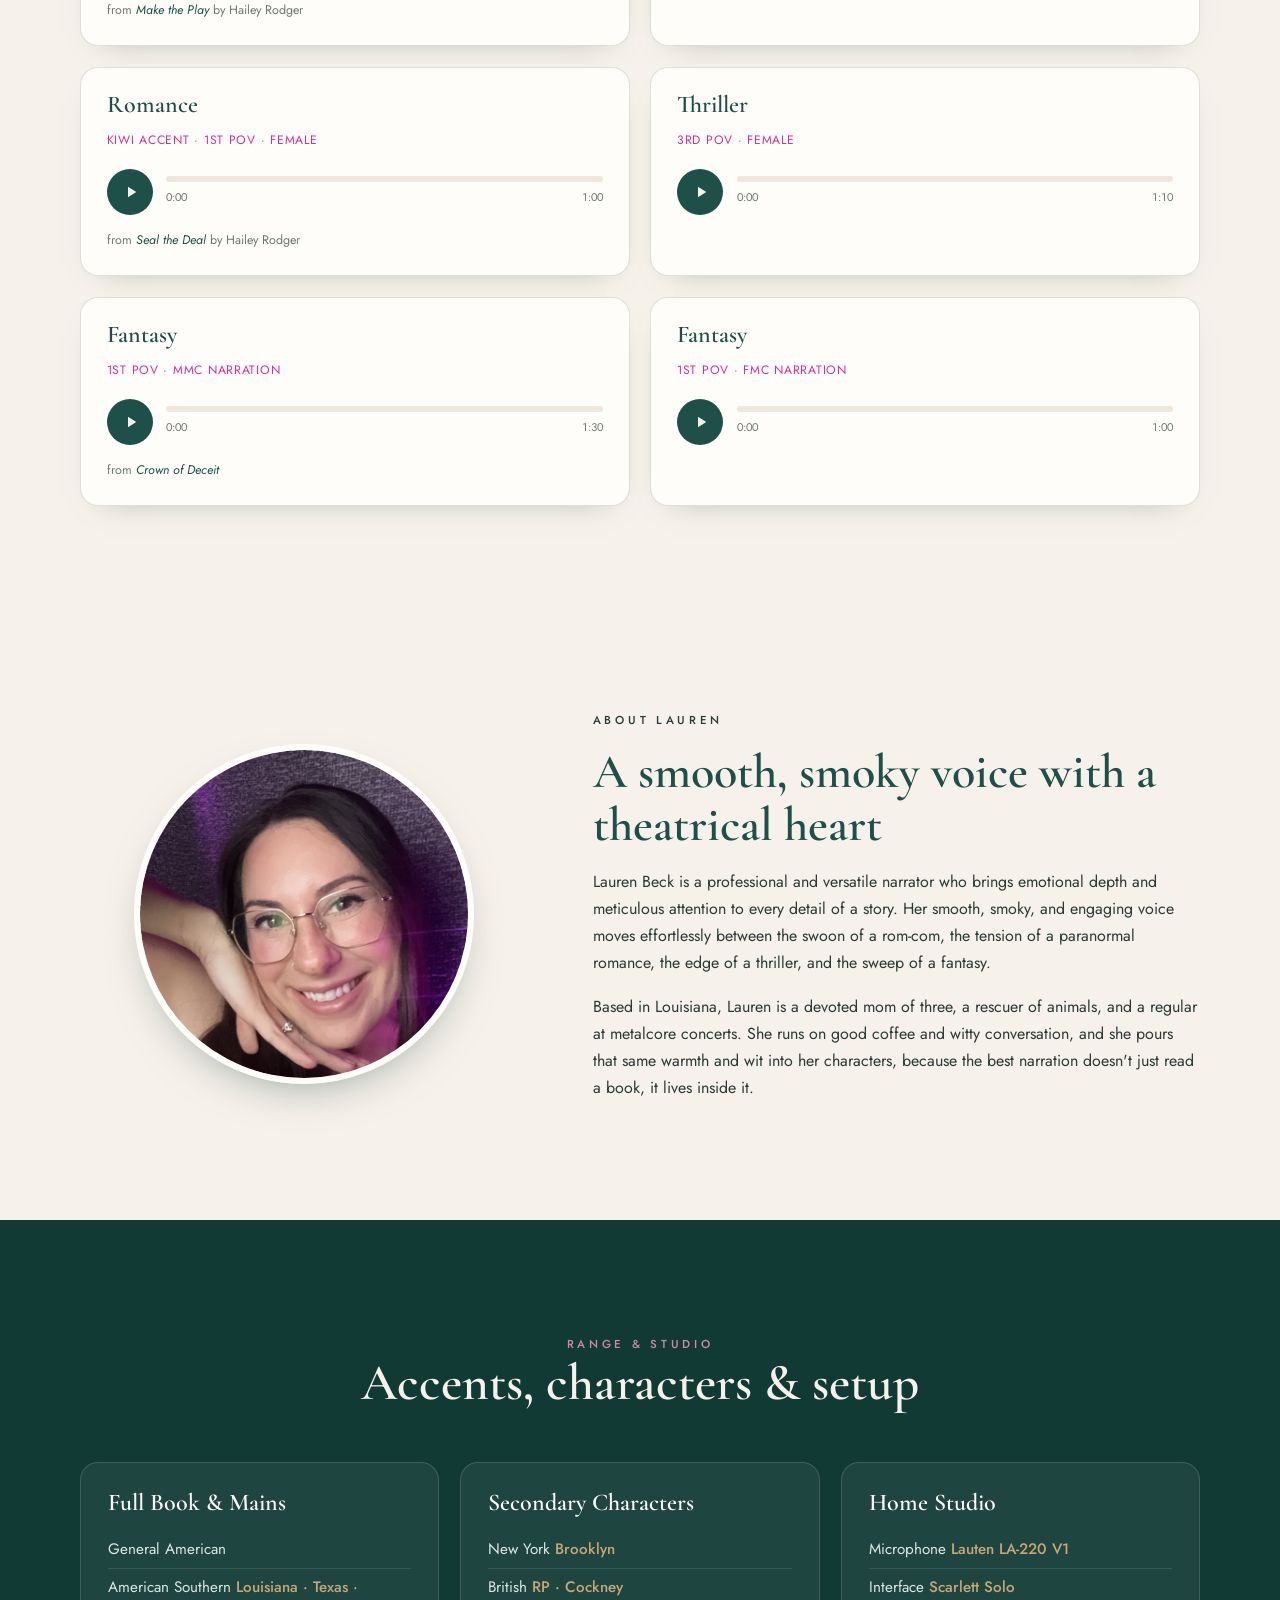
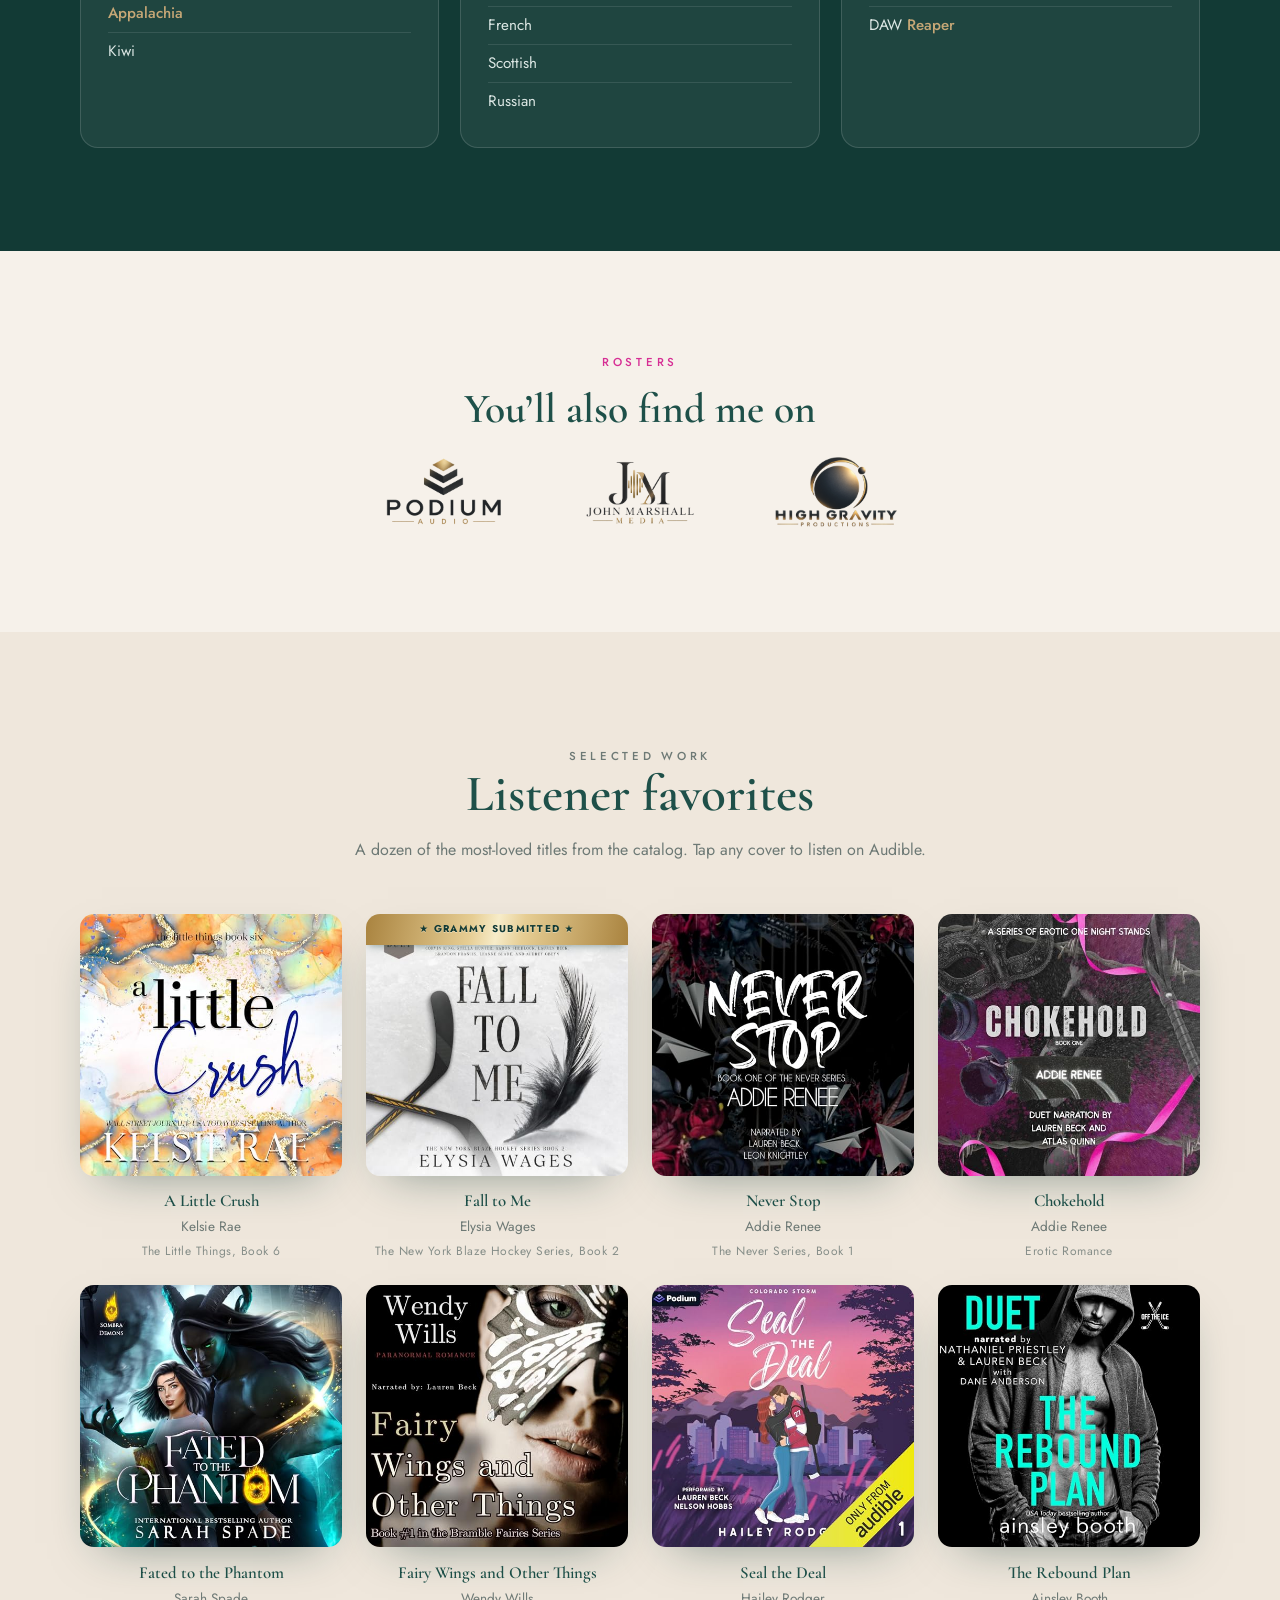
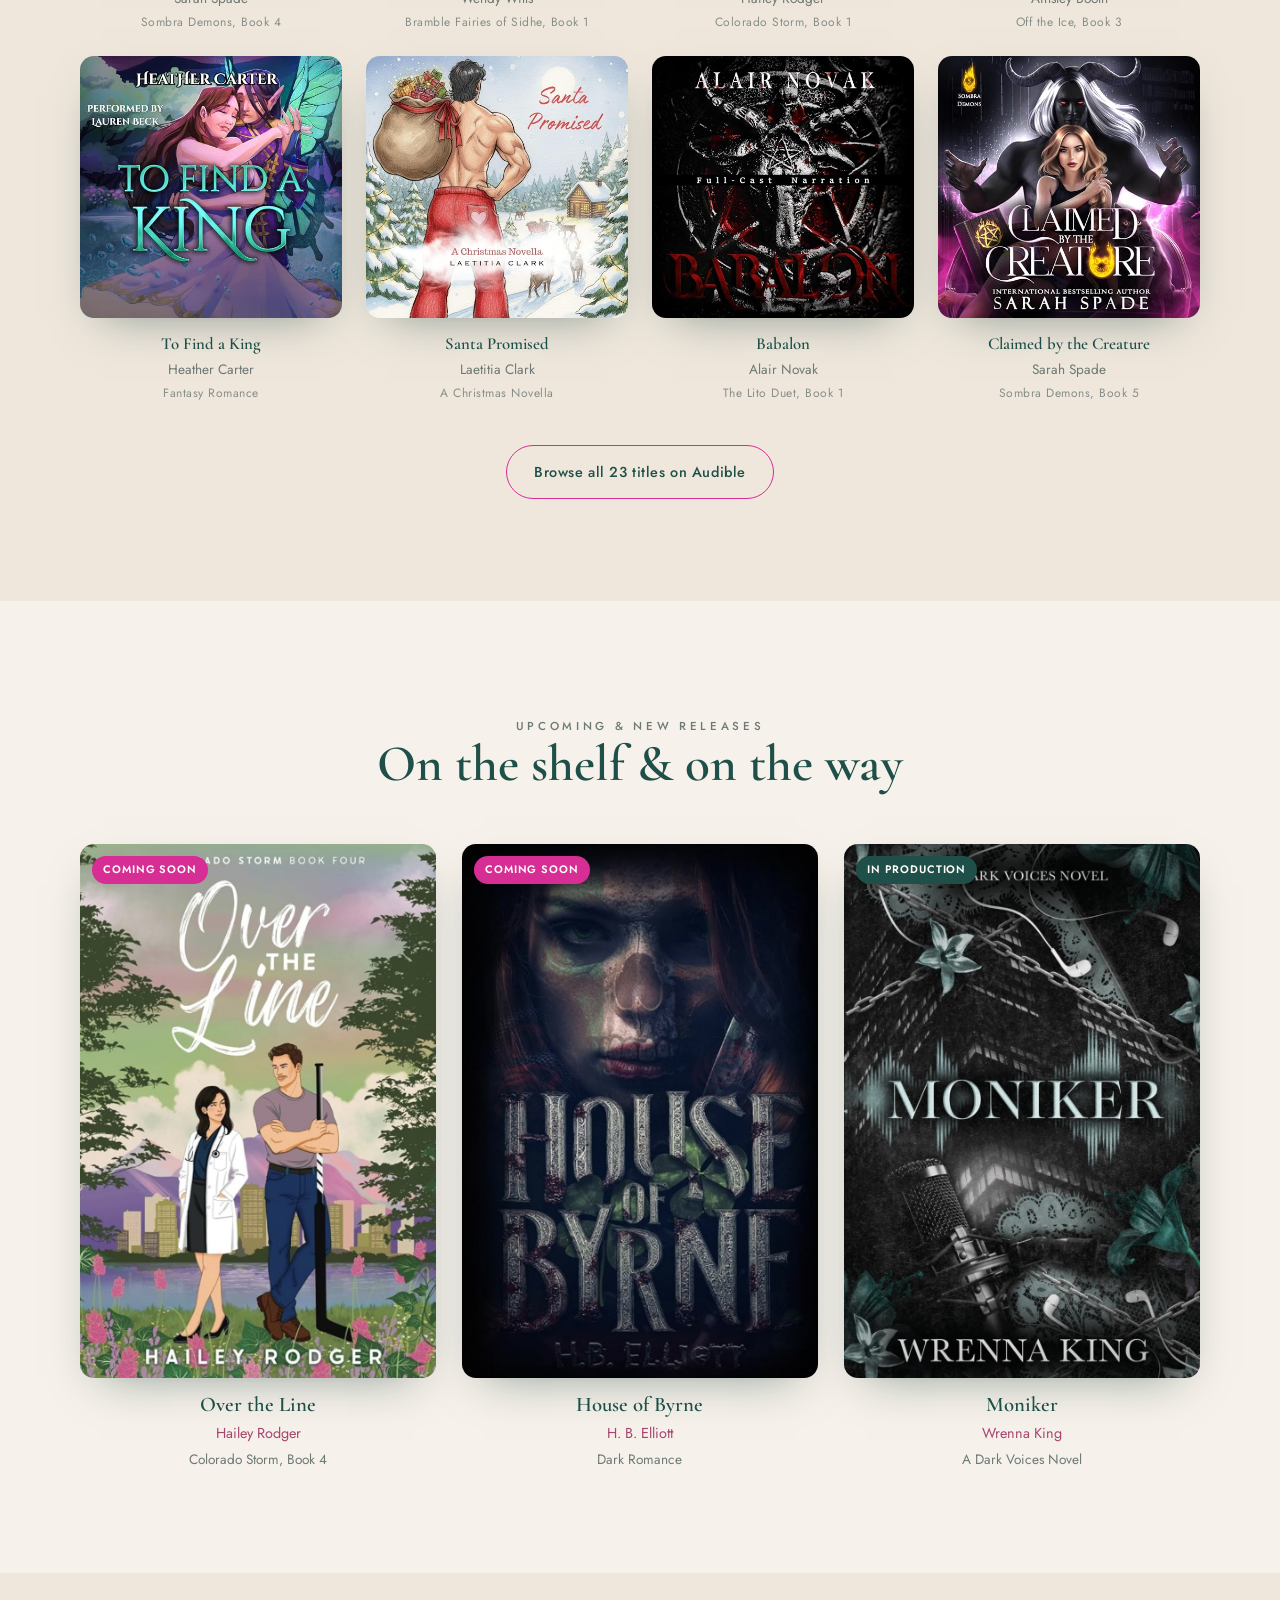
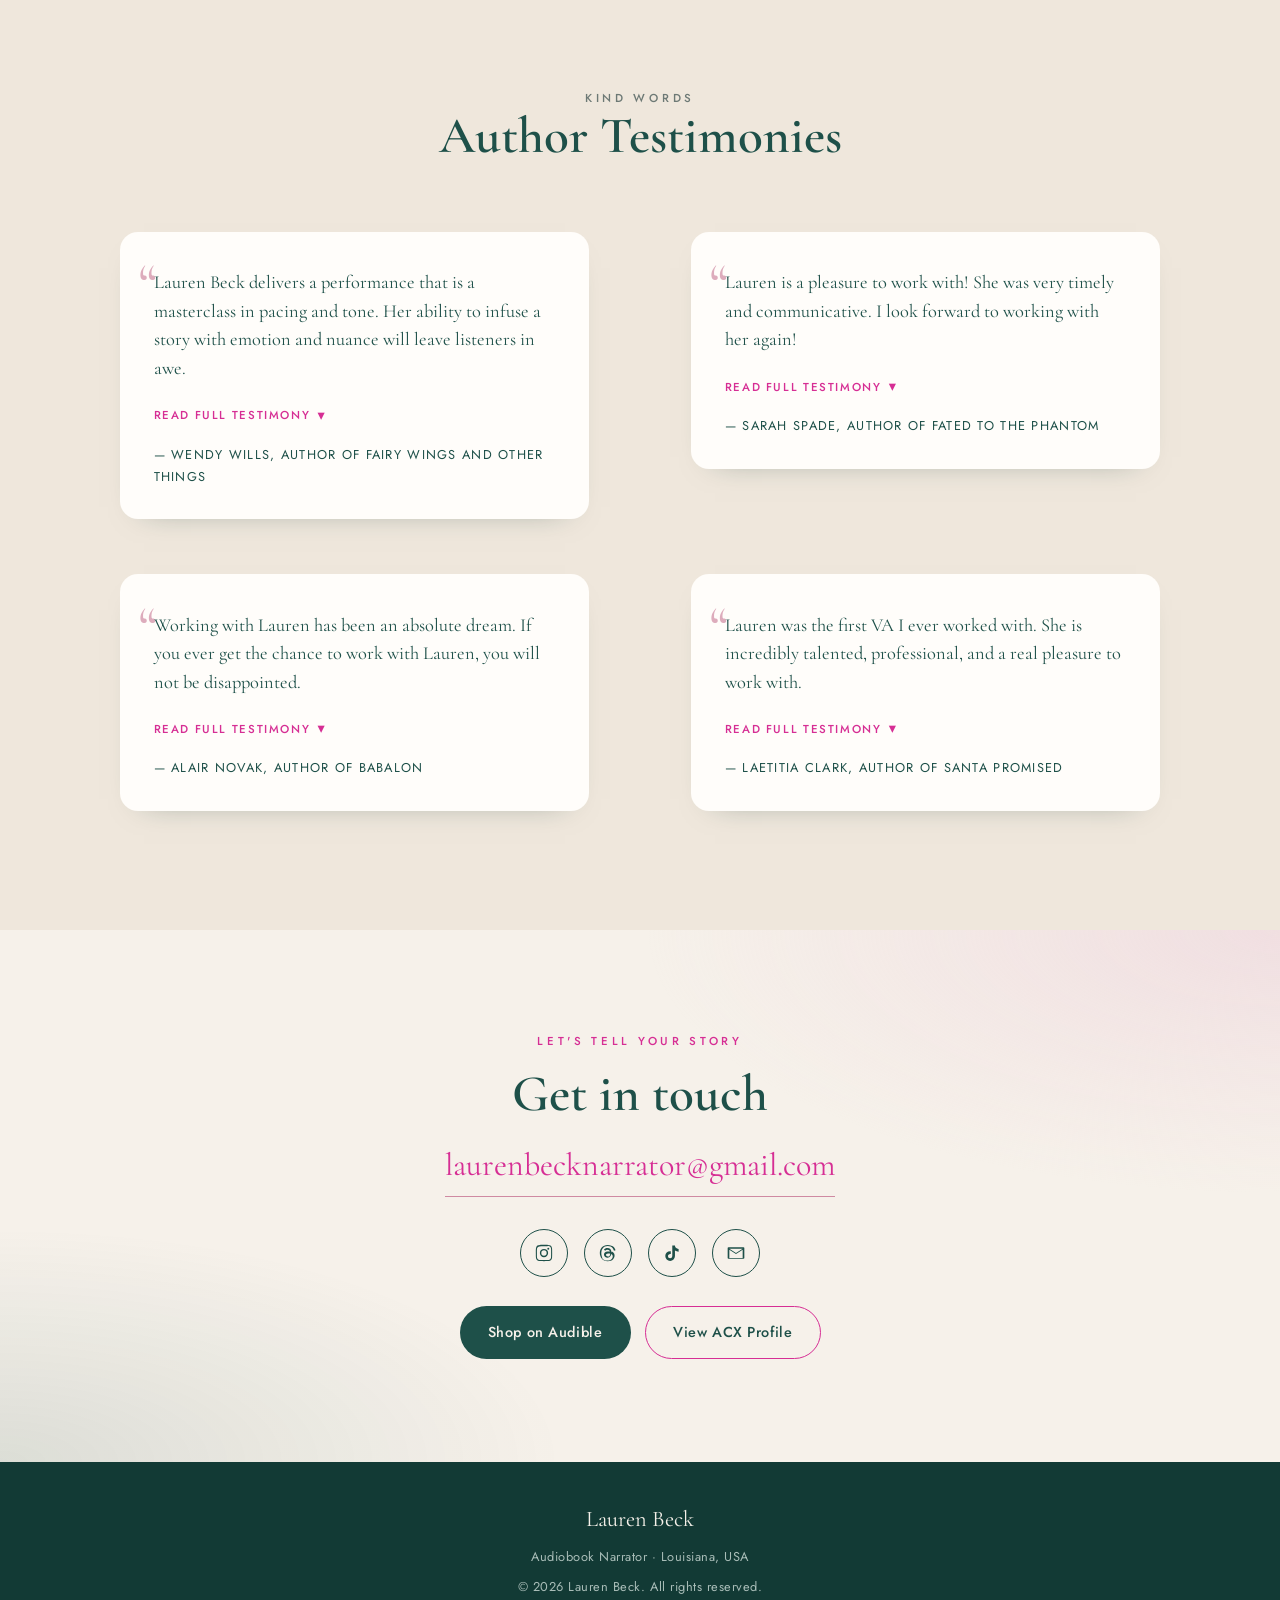
==== commit fecf21c7: "Link roster logos (Podium, John Marshall Media) Co-Authored-By: Claude Opus 4.8 <noreply@anthropic.c" ====
--- a/index.html
+++ b/index.html
@@ -244,8 +244,12 @@
       <p class="eyebrow">Rosters</p>
       <h2>You&rsquo;ll also find me on</h2>
       <div class="roster-list">
-        <img src="assets/img/rosters/podium.png" alt="Podium Audio" loading="lazy">
-        <img src="assets/img/rosters/john-marshall-media.png" alt="John Marshall Media" loading="lazy">
+        <a href="https://podiumaudio.com/" target="_blank" rel="noopener" aria-label="Podium Audio">
+          <img src="assets/img/rosters/podium.png" alt="Podium Audio" loading="lazy">
+        </a>
+        <a href="https://www.johnmarshallmedia.com/" target="_blank" rel="noopener" aria-label="John Marshall Media">
+          <img src="assets/img/rosters/john-marshall-media.png" alt="John Marshall Media" loading="lazy">
+        </a>
         <img src="assets/img/rosters/high-gravity.png" alt="High Gravity Publishing" loading="lazy">
       </div>
     </div>
--- a/styles.css
+++ b/styles.css
@@ -170,6 +170,7 @@
 .rosters{text-align:center}
 .rosters h2{font-size:clamp(1.8rem,4vw,2.6rem);color:var(--teal);margin-bottom:1.4rem}
 .roster-list{display:flex;flex-wrap:wrap;justify-content:center;align-items:center;gap:1.6rem 3rem}
+.roster-list a{display:inline-flex}
 .roster-list img{height:clamp(52px,7vw,74px);width:auto;opacity:.92;transition:opacity .25s ease,transform .25s ease}
 .roster-list img:hover{opacity:1;transform:translateY(-2px)}
 
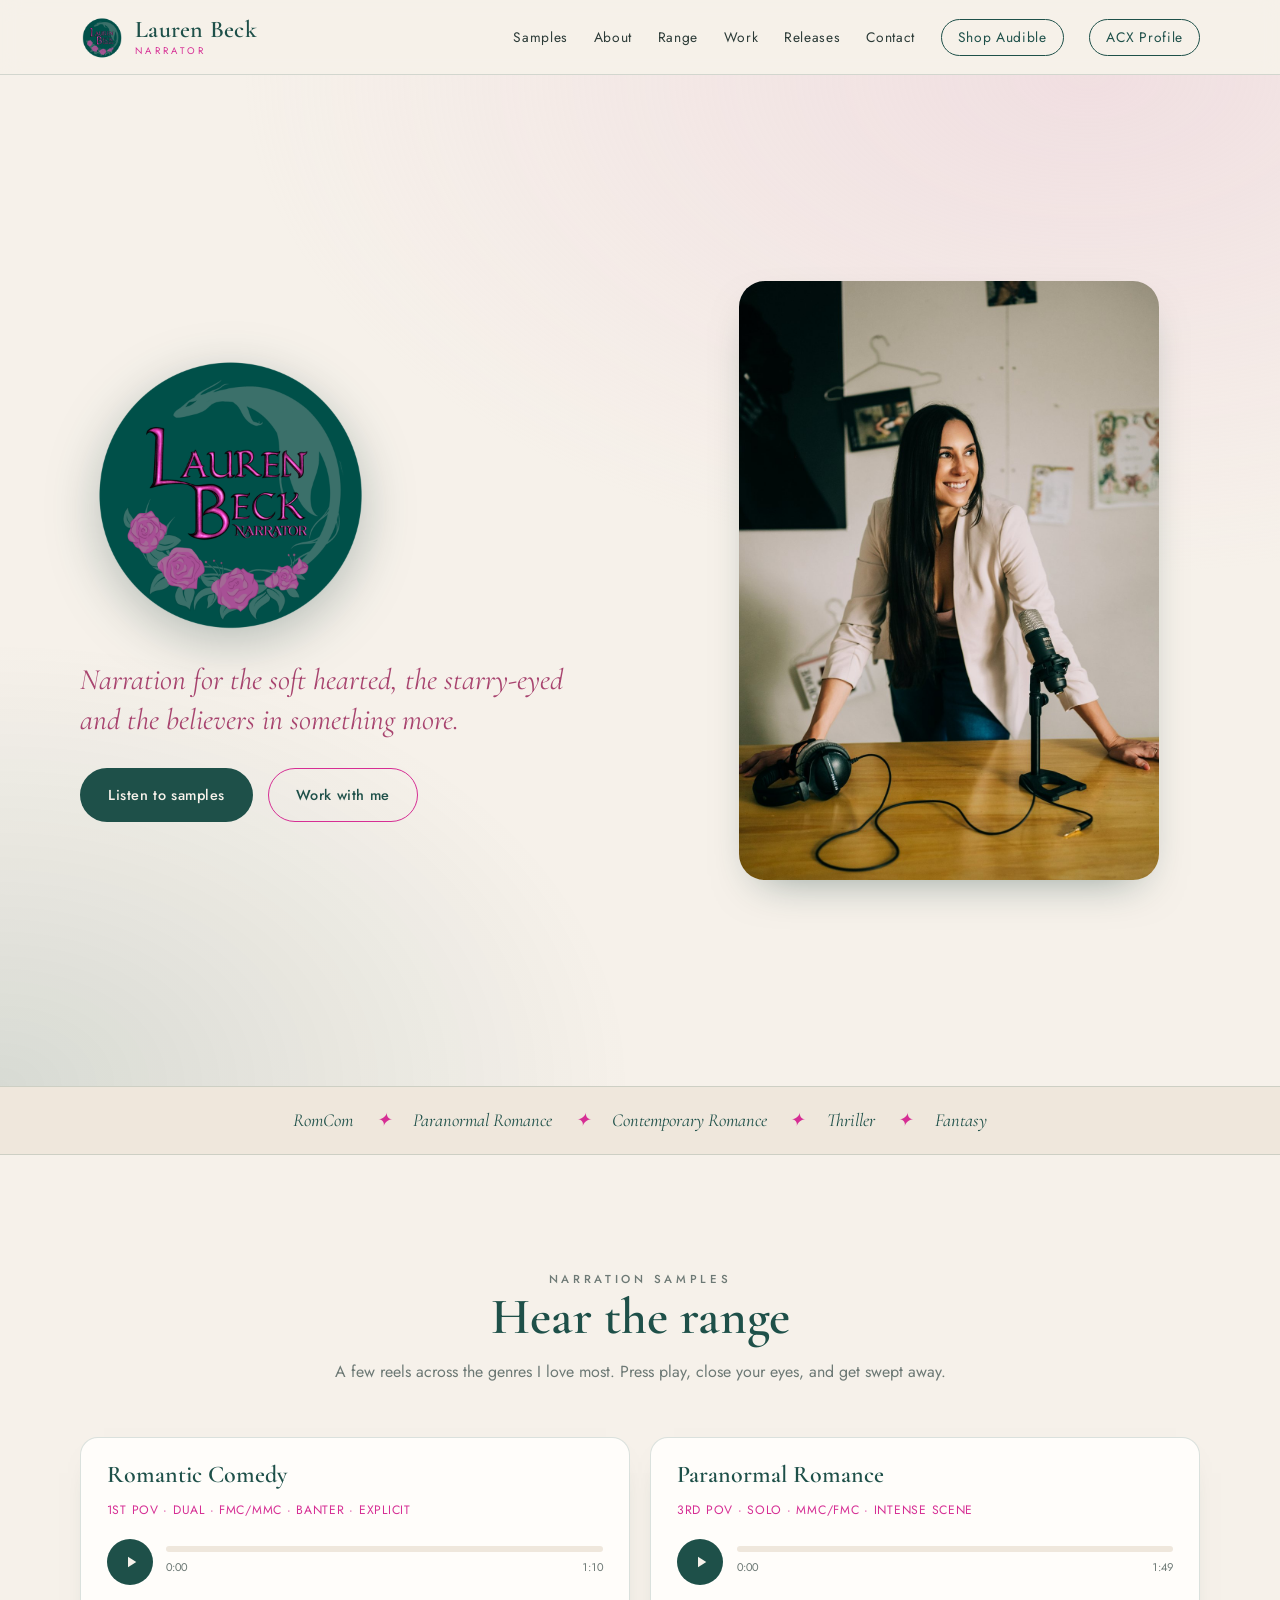
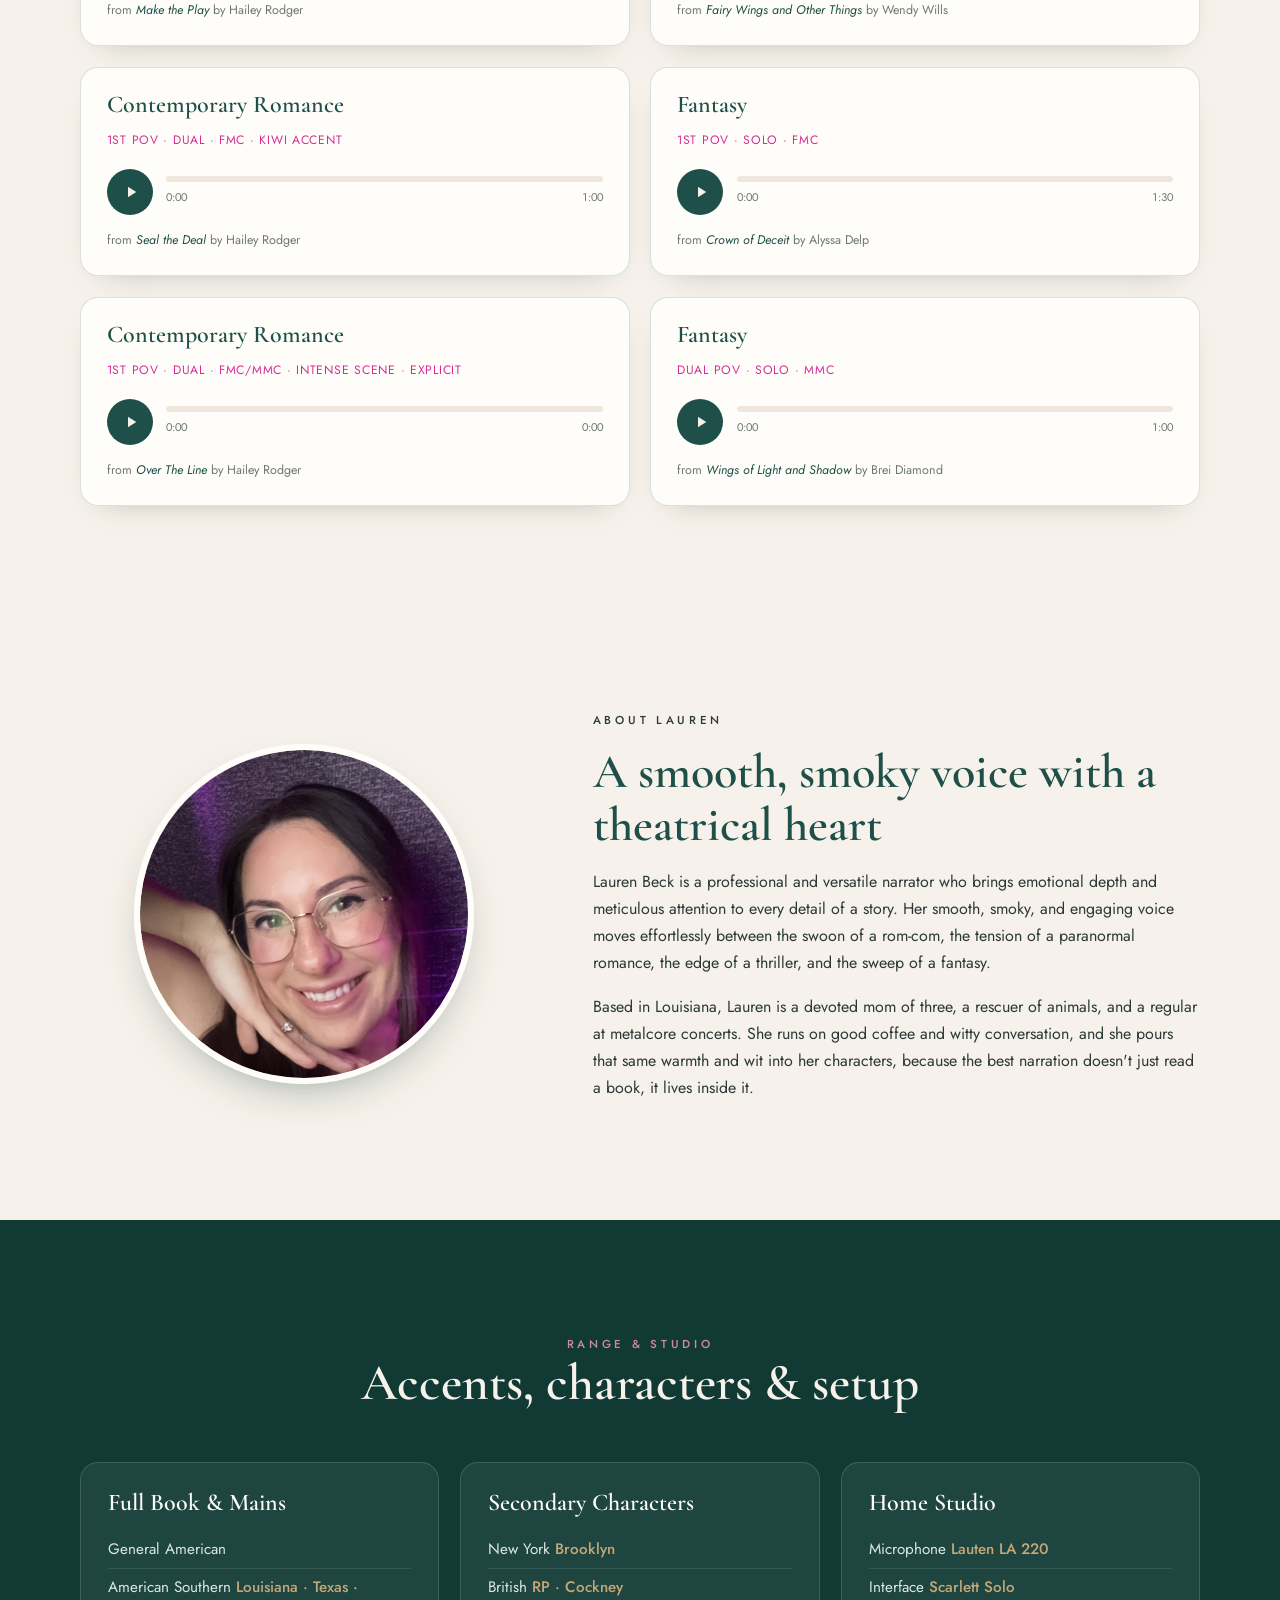
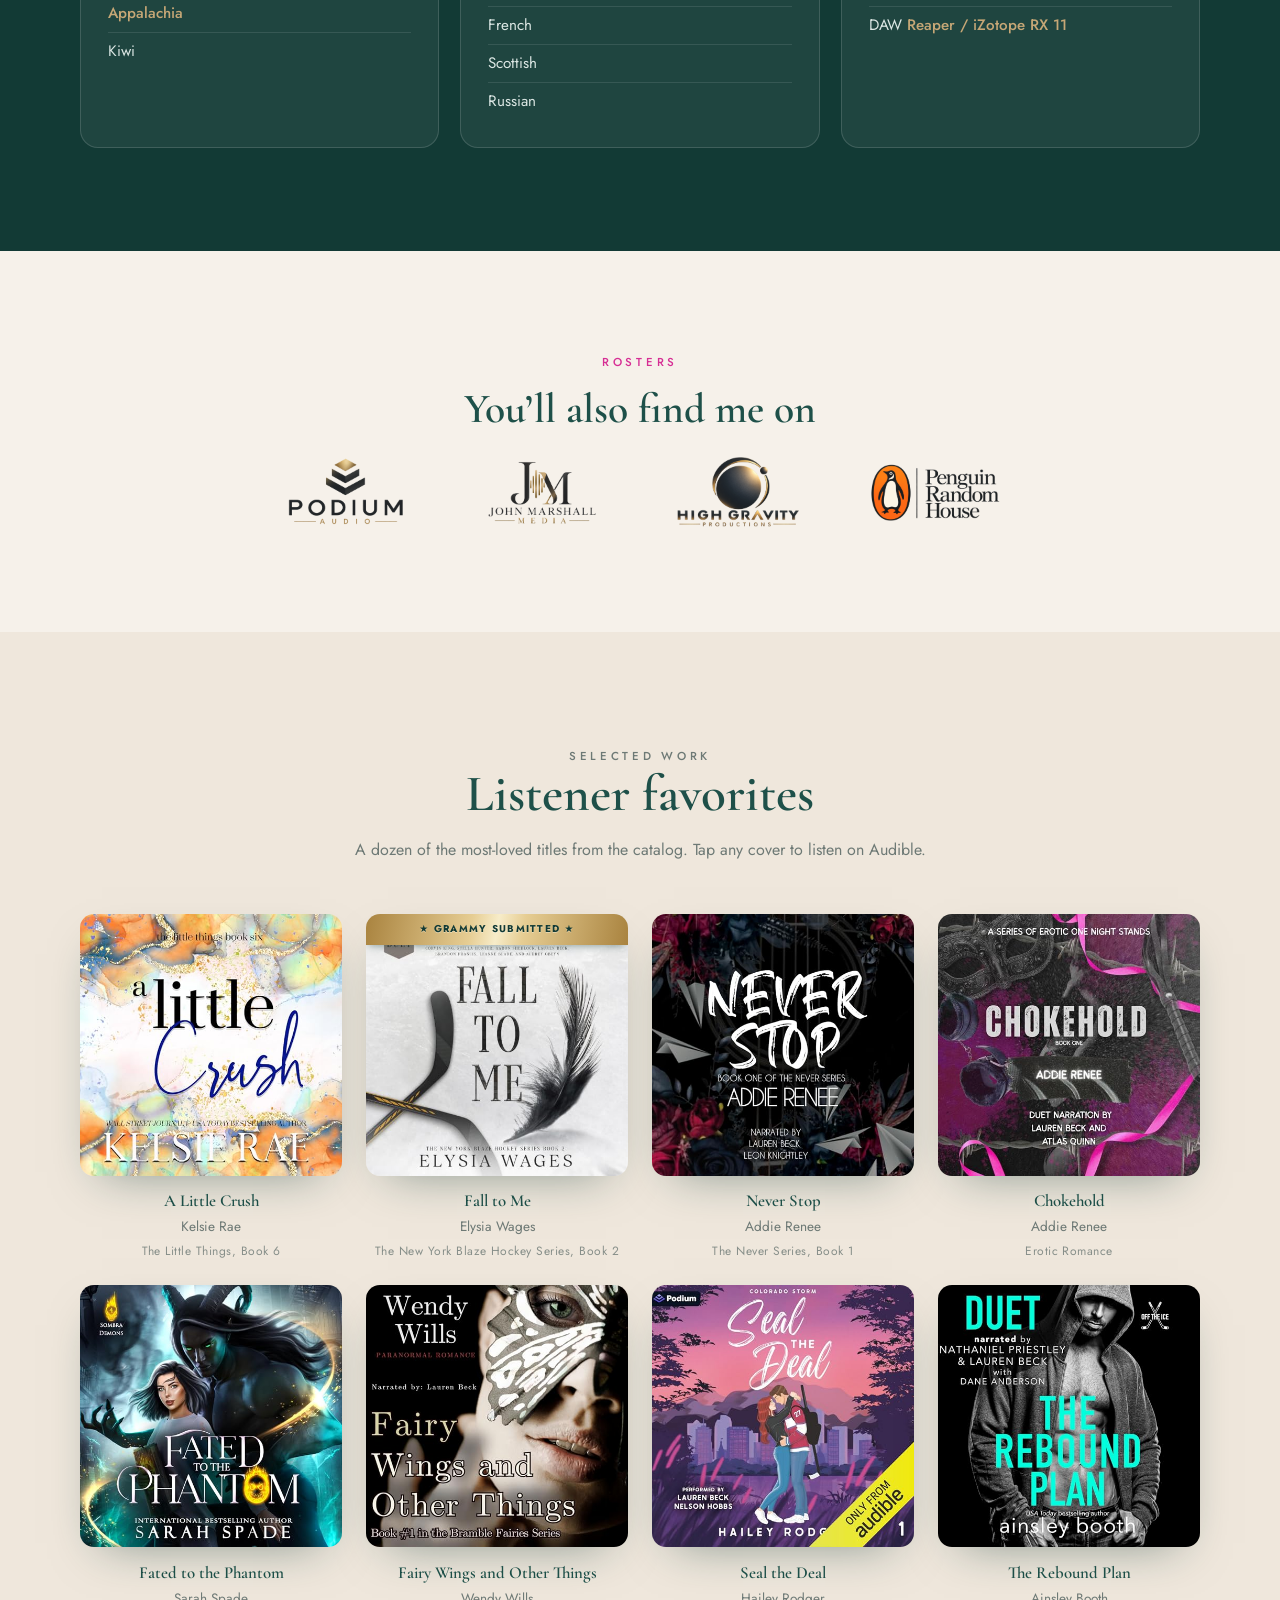
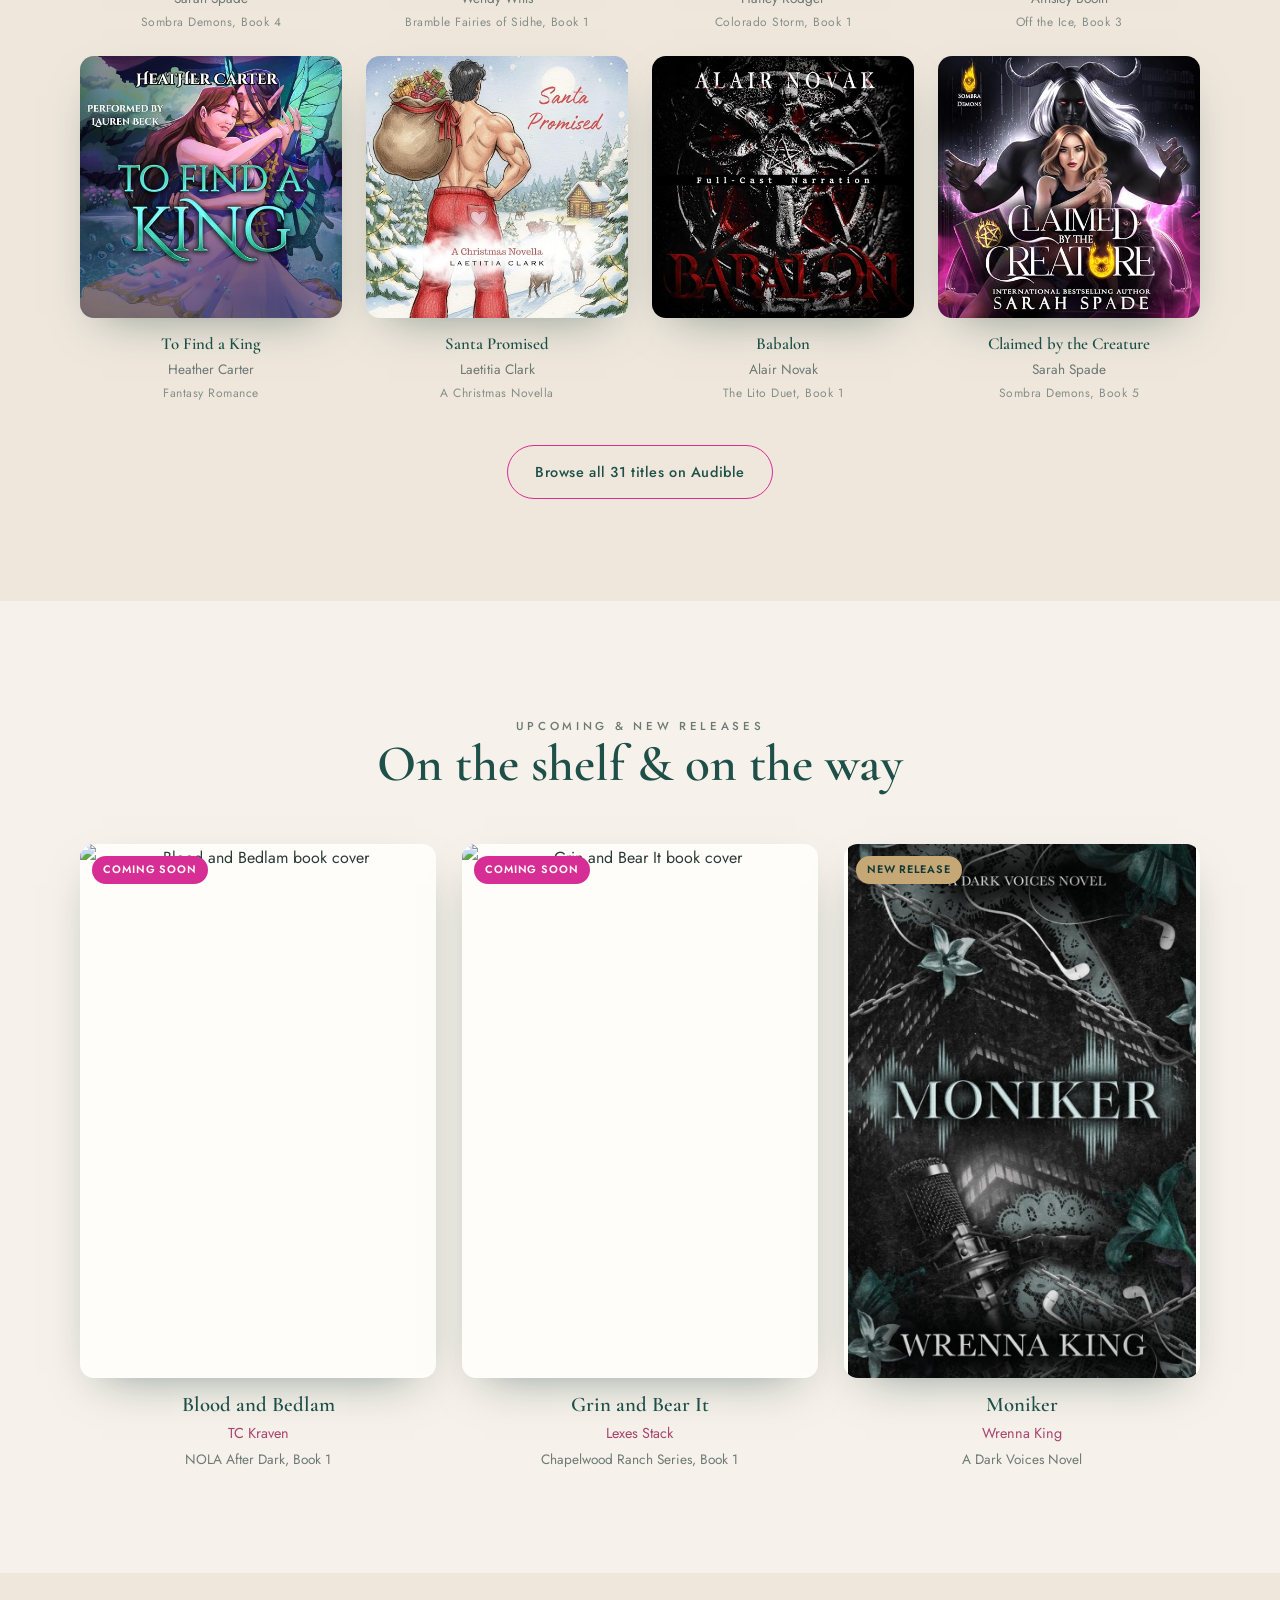
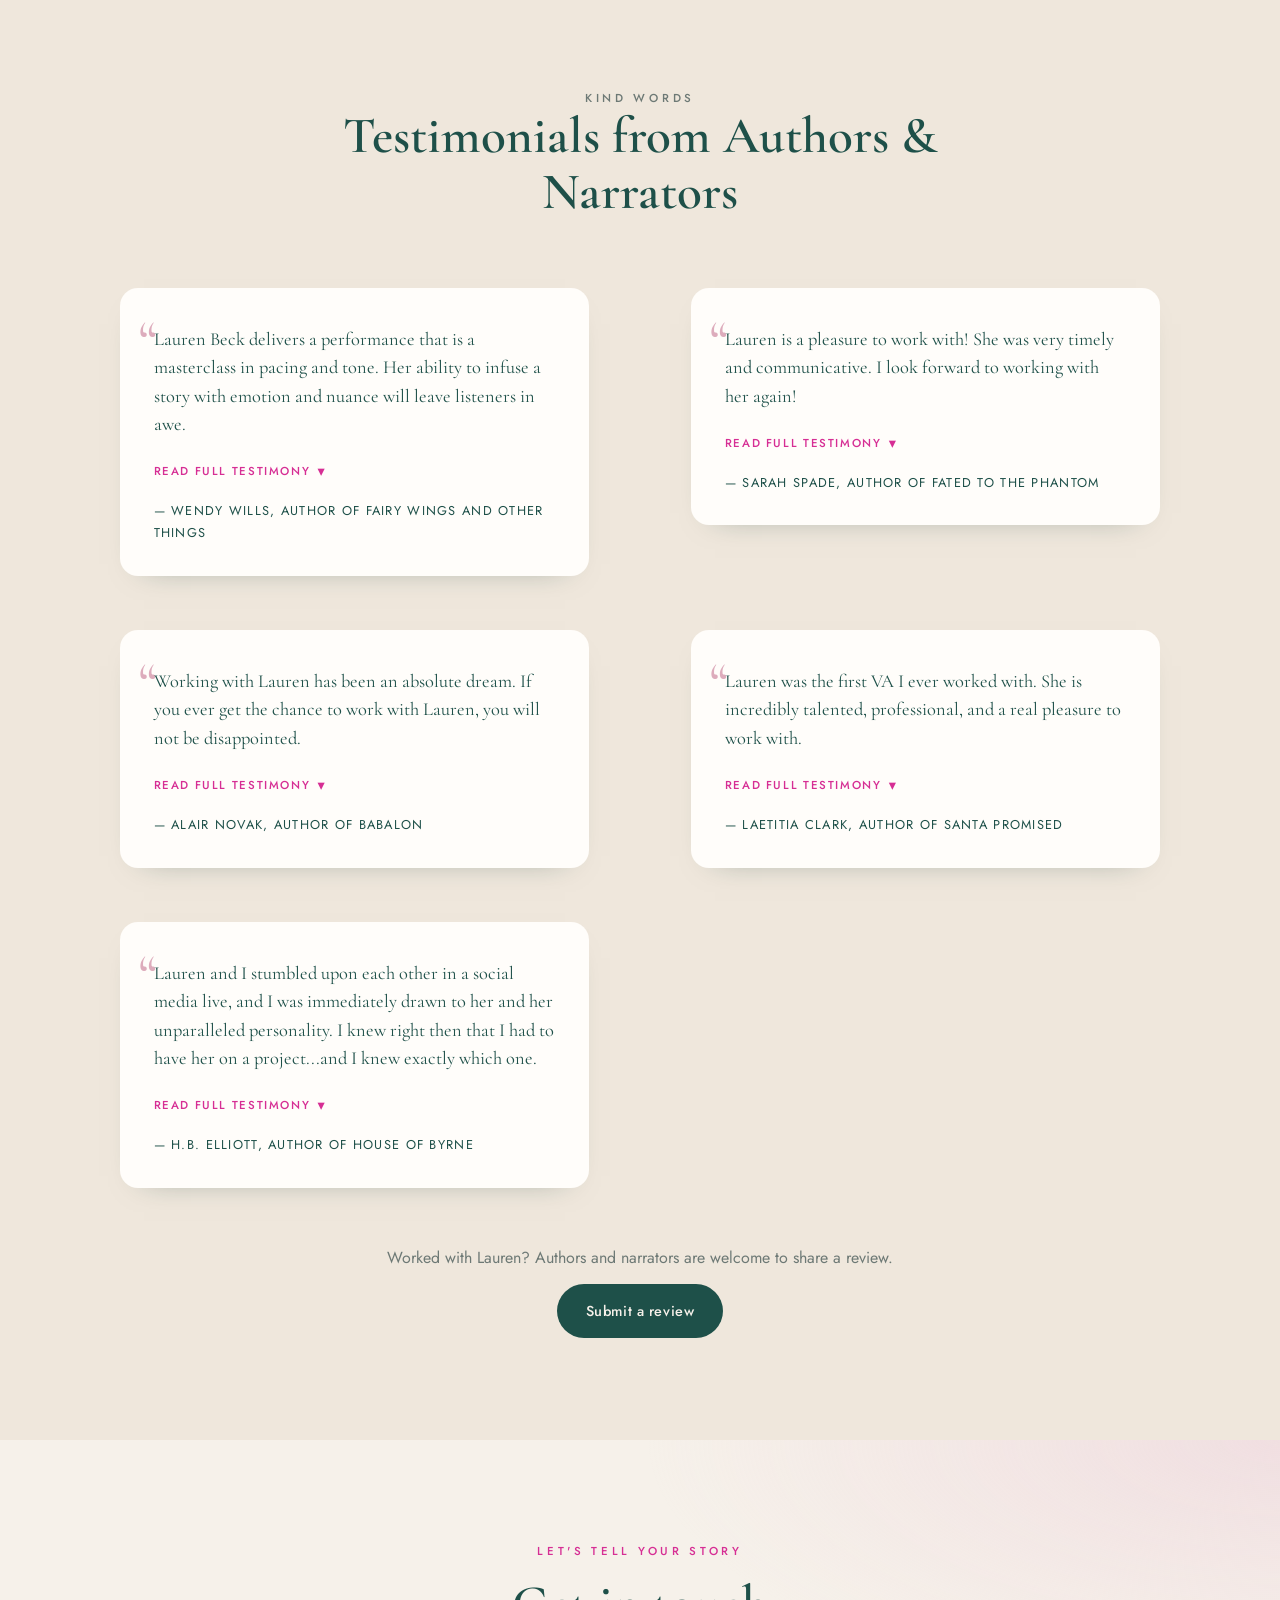
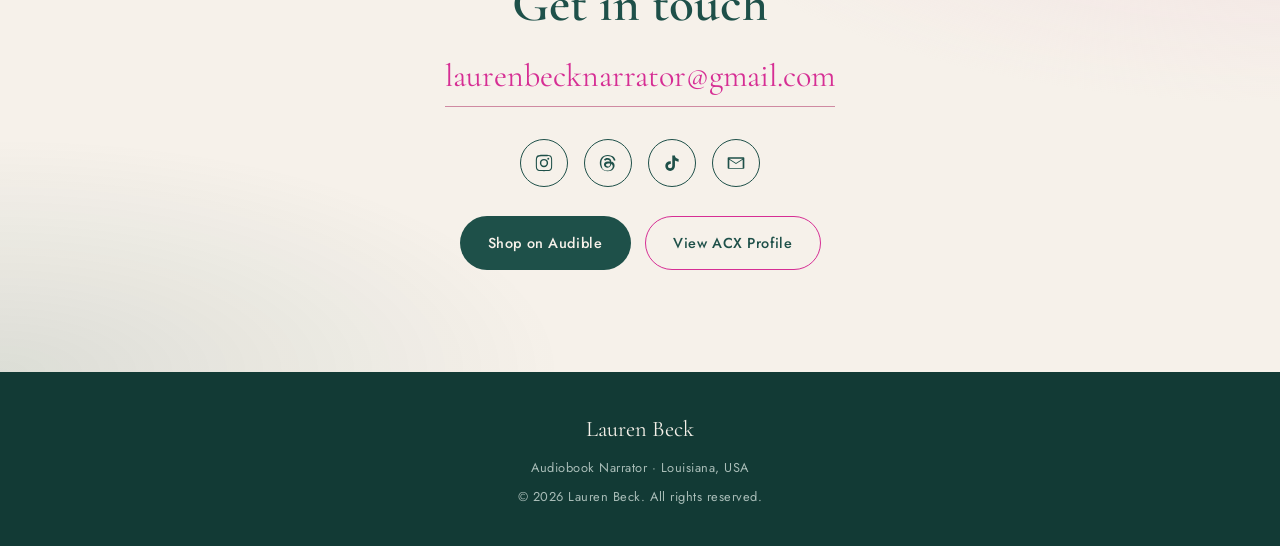
==== commit c3c2cdc9: "Add moderated review submissions and site updates Co-authored-by: Copilot <223556219+Copilot@users.n" ====
--- a/index.html
+++ b/index.html
@@ -139,42 +139,45 @@
       <div class="samples-grid">
 
         <article class="sample reveal">
-          <h3 class="genre">RomCom</h3>
-          <p class="tags">1st POV · Dual · Banter · Explicit</p>
+          <h3 class="genre">Romantic Comedy</h3>
+          <p class="tags">1st POV · Dual · FMC/MMC · Banter · Explicit</p>
           <div class="player" data-src="assets/audio/romcom.mp3?v=2"></div>
           <p class="source">from <cite>Make the Play</cite> by Hailey Rodger</p>
         </article>
 
         <article class="sample reveal">
           <h3 class="genre">Paranormal Romance</h3>
-          <p class="tags">3rd POV · MF · Intense</p>
+          <p class="tags">3rd POV · Solo · MMC/FMC · Intense Scene</p>
           <div class="player" data-src="assets/audio/paranormal-romance.mp3?v=2"></div>
+          <p class="source">from <cite>Fairy Wings and Other Things</cite> by Wendy Wills</p>
         </article>
 
         <article class="sample reveal">
-          <h3 class="genre">Romance</h3>
-          <p class="tags">Kiwi Accent · 1st POV · Female</p>
+          <h3 class="genre">Contemporary Romance</h3>
+          <p class="tags">1st POV · Dual · FMC · Kiwi Accent</p>
           <div class="player" data-src="assets/audio/romance-kiwi.mp3?v=2"></div>
           <p class="source">from <cite>Seal the Deal</cite> by Hailey Rodger</p>
         </article>
 
         <article class="sample reveal">
-          <h3 class="genre">Thriller</h3>
-          <p class="tags">3rd POV · Female</p>
-          <div class="player" data-src="assets/audio/thriller.mp3?v=2"></div>
+          <h3 class="genre">Fantasy</h3>
+          <p class="tags">1st POV · Solo · FMC</p>
+          <div class="player" data-src="assets/audio/fantasy-mmc.mp3?v=2"></div>
+          <p class="source">from <cite>Crown of Deceit</cite> by Alyssa Delp</p>
+        </article>
+
+        <article class="sample reveal">
+          <h3 class="genre">Contemporary Romance</h3>
+          <p class="tags">1st POV · Dual · FMC/MMC · Intense Scene · Explicit</p>
+          <div class="player" data-src="https://pwjdjrweyrnatqjtvbxd.supabase.co/storage/v1/object/public/demos/1793908401074-over-the-line_lauren_ch-16_raw-sample.mp3"></div>
+          <p class="source">from <cite>Over The Line</cite> by Hailey Rodger</p>
         </article>
 
         <article class="sample reveal">
           <h3 class="genre">Fantasy</h3>
-          <p class="tags">1st POV · MMC Narration</p>
-          <div class="player" data-src="assets/audio/fantasy-mmc.mp3?v=2"></div>
-          <p class="source">from <cite>Crown of Deceit</cite></p>
-        </article>
-
-        <article class="sample reveal">
-          <h3 class="genre">Fantasy</h3>
-          <p class="tags">1st POV · FMC Narration</p>
+          <p class="tags">Dual POV · Solo · MMC</p>
           <div class="player" data-src="assets/audio/fantasy-fmc.mp3?v=2"></div>
+          <p class="source">from <cite>Wings of Light and Shadow</cite> by Brei Diamond</p>
         </article>
 
       </div>
@@ -228,9 +231,9 @@
         <div class="cap-card reveal">
           <h3>Home Studio</h3>
           <ul>
-            <li>Microphone <b>Lauten LA-220 V1</b></li>
+            <li>Microphone <b>Lauten LA 220</b></li>
             <li>Interface <b>Scarlett Solo</b></li>
-            <li>DAW <b>Reaper</b></li>
+            <li>DAW <b>Reaper / iZotope RX 11</b></li>
           </ul>
         </div>
 
@@ -250,7 +253,12 @@
         <a href="https://www.johnmarshallmedia.com/" target="_blank" rel="noopener" aria-label="John Marshall Media">
           <img src="assets/img/rosters/john-marshall-media.png" alt="John Marshall Media" loading="lazy">
         </a>
-        <img src="assets/img/rosters/high-gravity.png" alt="High Gravity Publishing" loading="lazy">
+        <a href="https://www.highgravityproductions.com/" target="_blank" rel="noopener" aria-label="High Gravity Productions">
+          <img src="assets/img/rosters/high-gravity.png" alt="High Gravity Productions" loading="lazy">
+        </a>
+        <a href="https://www.penguinrandomhouse.com/" target="_blank" rel="noopener" aria-label="Penguin Random House">
+          <img src="assets/img/rosters/penguin-random-house.png" alt="Penguin Random House" loading="lazy">
+        </a>
       </div>
     </div>
   </section>
@@ -351,7 +359,7 @@
 
       </div>
       <p class="work-more reveal">
-        <a class="btn btn-ghost" href="https://www.audible.com/search?searchNarrator=Lauren+Beck" target="_blank" rel="noopener">Browse all 23 titles on Audible</a>
+        <a class="btn btn-ghost" href="https://www.audible.com/search?searchNarrator=Lauren+Beck" target="_blank" rel="noopener">Browse all 31 titles on Audible</a>
       </p>
     </div>
   </section>
@@ -368,26 +376,26 @@
         <article class="release reveal">
           <div class="cover">
             <span class="badge soon">Coming Soon</span>
-            <img src="assets/img/covers/over-the-line.jpg" alt="Over the Line audiobook cover" width="800" height="1200" loading="lazy">
-          </div>
-          <h3>Over the Line</h3>
-          <p class="author">Hailey Rodger</p>
-          <p>Colorado Storm, Book 4</p>
+            <img src="https://m.media-amazon.com/images/I/81S9BMAZYNL._SL1500_.jpg" alt="Blood and Bedlam book cover" width="800" height="1200" loading="lazy">
+          </div>
+          <h3>Blood and Bedlam</h3>
+          <p class="author">TC Kraven</p>
+          <p>NOLA After Dark, Book 1</p>
         </article>
 
         <article class="release reveal">
           <div class="cover">
             <span class="badge soon">Coming Soon</span>
-            <img src="assets/img/covers/house-of-byrne.jpg" alt="House of Byrne audiobook cover" width="800" height="1200" loading="lazy">
-          </div>
-          <h3>House of Byrne</h3>
-          <p class="author">H. B. Elliott</p>
-          <p>Dark Romance</p>
+            <img src="https://m.media-amazon.com/images/I/71YUIAkkdRL._SL1500_.jpg" alt="Grin and Bear It book cover" width="800" height="1200" loading="lazy">
+          </div>
+          <h3>Grin and Bear It</h3>
+          <p class="author">Lexes Stack</p>
+          <p>Chapelwood Ranch Series, Book 1</p>
         </article>
 
         <article class="release reveal">
           <div class="cover">
-            <span class="badge production">In Production</span>
+            <span class="badge">New Release</span>
             <img src="assets/img/covers/moniker.jpg" alt="Moniker audiobook cover" width="800" height="1200" loading="lazy">
           </div>
           <h3>Moniker</h3>
@@ -400,11 +408,11 @@
   </section>
 
   <!-- ======================== TESTIMONIALS ======================== -->
-  <section class="testimonials">
+  <section id="testimonials" class="testimonials">
     <div class="container">
       <div class="section-head reveal">
         <p class="eyebrow">Kind Words</p>
-        <h2>Author Testimonies</h2>
+        <h2>Testimonials from Authors &amp; Narrators</h2>
       </div>
       <div class="quotes">
 
@@ -461,6 +469,21 @@
           <span class="who">Laetitia Clark, Author of Santa Promised</span>
         </blockquote>
 
+        <blockquote class="quote reveal">
+          <div class="quote-short">
+            <p>Lauren and I stumbled upon each other in a social media live, and I was immediately drawn to her and her unparalleled personality. I knew right then that I had to have her on a project...and I knew exactly which one.</p>
+          </div>
+          <div class="quote-full" hidden>
+            <p>Lauren and I stumbled upon each other in a social media live, and I was immediately drawn to her and her unparalleled personality. I knew right then that I had to have her on a project...and I knew exactly which one. I nearly cried when she was casted for this audiobook, and I knew she'd knock it out of the park...but I don't think I expected the sheer GENIUS performance that she gave for House of Byrne. Not only did she end up being the perfect voice behind my FMC, but for every single other character in this series. She puts so much heart and soul into her work and it's no longer a narration...it's an epic masterpiece. She doesn't just read you a story...she's a full blown, immaculately talented ACTRESS. Add that to the genuine person she is and her divine taste in music?....she's untouchable, and not talked about nearly enough. I really hope I get to work with her on many more projects in the future and I'll be screaming her from every rooftop for the rest of my life.</p>
+          </div>
+          <button class="quote-toggle" type="button" aria-expanded="false"><span class="label">Read full testimony</span> <span class="chev" aria-hidden="true">&#9662;</span></button>
+          <span class="who">H.B. Elliott, Author of House of Byrne</span>
+        </blockquote>
+
+      </div>
+      <div class="testimonial-invite">
+        <p>Worked with Lauren? Authors and narrators are welcome to share a review.</p>
+        <a class="btn btn-primary" href="review.html">Submit a review</a>
       </div>
     </div>
   </section>
--- a/styles.css
+++ b/styles.css
@@ -171,14 +171,14 @@
 .rosters h2{font-size:clamp(1.8rem,4vw,2.6rem);color:var(--teal);margin-bottom:1.4rem}
 .roster-list{display:flex;flex-wrap:wrap;justify-content:center;align-items:center;gap:1.6rem 3rem}
 .roster-list a{display:inline-flex}
-.roster-list img{height:clamp(52px,7vw,74px);width:auto;opacity:.92;transition:opacity .25s ease,transform .25s ease}
+.roster-list img{display:block;max-width:min(220px,30vw);height:clamp(52px,7vw,74px);width:auto;object-fit:contain;opacity:.92;transition:opacity .25s ease,transform .25s ease}
 .roster-list img:hover{opacity:1;transform:translateY(-2px)}
 
 /* Releases ----------------------------------------------------------- */
 .releases-grid{display:grid;grid-template-columns:repeat(3,1fr);gap:1.6rem}
 .release{text-align:center}
-.release .cover{position:relative;border-radius:14px;overflow:hidden;box-shadow:var(--shadow)}
-.release .cover img{display:block;width:100%;height:auto;aspect-ratio:2/3;object-fit:cover}
+.release .cover{position:relative;aspect-ratio:2/3;border-radius:14px;overflow:hidden;background:var(--white);box-shadow:var(--shadow)}
+.release .cover img{display:block;width:100%;height:100%;object-fit:contain}
 .release .badge{position:absolute;top:12px;left:12px;background:var(--gold);color:var(--teal-deep);font-size:.68rem;letter-spacing:.08em;text-transform:uppercase;font-weight:600;padding:.3rem .7rem;border-radius:999px}
 .release .badge.soon{background:var(--magenta);color:var(--white)}
 .release .badge.production{background:var(--teal);color:var(--white)}
@@ -204,6 +204,29 @@
 .quote-full[hidden],.quote-short[hidden]{display:none}
 .quote .who{display:block;margin-top:.3rem;font-family:var(--sans);font-size:.8rem;letter-spacing:.1em;text-transform:uppercase;color:var(--teal)}
 .quote .who::before{content:"— "}
+.testimonial-invite{margin:2.5rem auto 0;text-align:center}
+.testimonial-invite p{margin:0 0 .8rem;color:var(--muted)}
+.testimonial-form{max-width:760px;margin:0 auto;padding:clamp(1.3rem,4vw,2.2rem);display:grid;grid-template-columns:1fr 1fr;gap:1rem;background:var(--white);border-radius:var(--radius);box-shadow:0 12px 30px -24px rgba(18,58,53,.5)}
+.testimonial-form>div:first-child,.testimonial-quote,.testimonial-consent,.testimonial-form>button,.testimonial-status{grid-column:1/-1}
+.testimonial-form h1{font-size:clamp(2rem,4vw,3rem);color:var(--teal)}
+.testimonial-form p{margin:.35rem 0 0;color:var(--muted);font-size:.85rem}
+.testimonial-form label:not(.testimonial-consent){display:flex;flex-direction:column;gap:.3rem}
+.testimonial-form label>span{font-size:.75rem;letter-spacing:.06em;color:var(--teal)}
+.testimonial-form input[type=text],.testimonial-form select,.testimonial-form textarea{width:100%;padding:.65rem .8rem;border:1px solid var(--line);border-radius:9px;background:var(--cream);font:inherit;color:var(--ink)}
+.testimonial-form textarea{resize:vertical;min-height:8rem}
+.testimonial-form input:focus,.testimonial-form select:focus,.testimonial-form textarea:focus{outline:2px solid var(--magenta);outline-offset:1px}
+.testimonial-consent{display:flex;align-items:flex-start;gap:.55rem;font-size:.78rem;color:var(--muted)}
+.testimonial-consent input{margin-top:.25rem}
+.testimonial-form>button{justify-self:start}
+.testimonial-form button:disabled{opacity:.55;cursor:wait}
+.testimonial-status{min-height:1.2em;margin:0!important}
+.testimonial-status.error{color:var(--magenta)}
+.testimonial-trap{position:absolute;left:-10000px;width:1px;height:1px;overflow:hidden}
+.testimonial-page .nav-wrap{display:flex;align-items:center;justify-content:space-between;gap:1rem;min-height:74px}
+.testimonial-page-section{min-height:calc(100vh - 180px);padding:clamp(3rem,8vw,6rem) 0}
+.testimonial-page-section .testimonial-form>div:first-child{max-width:620px}
+.testimonial-page-section .testimonial-form .eyebrow{margin-bottom:.55rem}
+.testimonial-page .site-footer .name{display:inline-block}
 
 /* Contact ------------------------------------------------------------ */
 .contact{background:
@@ -242,6 +265,11 @@
 @media (max-width:560px){
   .work-grid{grid-template-columns:repeat(2,1fr);gap:1rem}
   .work-card h3{font-size:.95rem}
+}
+@media (max-width:560px){
+  .testimonial-form{grid-template-columns:1fr}
+  .testimonial-form>*{grid-column:1}
+  .roster-list img{max-width:42vw}
 }
 @media (max-width:720px){
   .nav-links{
@@ -282,6 +310,11 @@
 .adm-mini:hover:not(:disabled){border-color:var(--magenta);color:var(--magenta)}
 .adm-mini:disabled{opacity:.35;cursor:default}
 .adm-del:hover{border-color:#c0392b;color:#c0392b}
+.adm-review{border:1px solid var(--line);border-radius:14px;padding:1rem;margin-top:.9rem;background:var(--white)}
+.adm-review-head{display:flex;align-items:center;justify-content:space-between;gap:.6rem}
+.adm-review-head strong{color:var(--teal)}
+.adm-review-status{padding:.2rem .55rem;border-radius:999px;background:var(--cream-2);font-size:.68rem;text-transform:uppercase;letter-spacing:.06em;color:var(--muted)}
+.adm-review-quote{margin:.8rem 0;color:var(--ink);font-family:var(--serif);font-size:1.05rem;white-space:pre-line}
 .adm-row{border:1px solid var(--line);border-radius:14px;padding:1rem;margin-top:.9rem;background:var(--white)}
 .adm-grid{display:grid;grid-template-columns:repeat(2,1fr);gap:.7rem}
 .adm-field{display:flex;flex-direction:column;gap:.25rem}
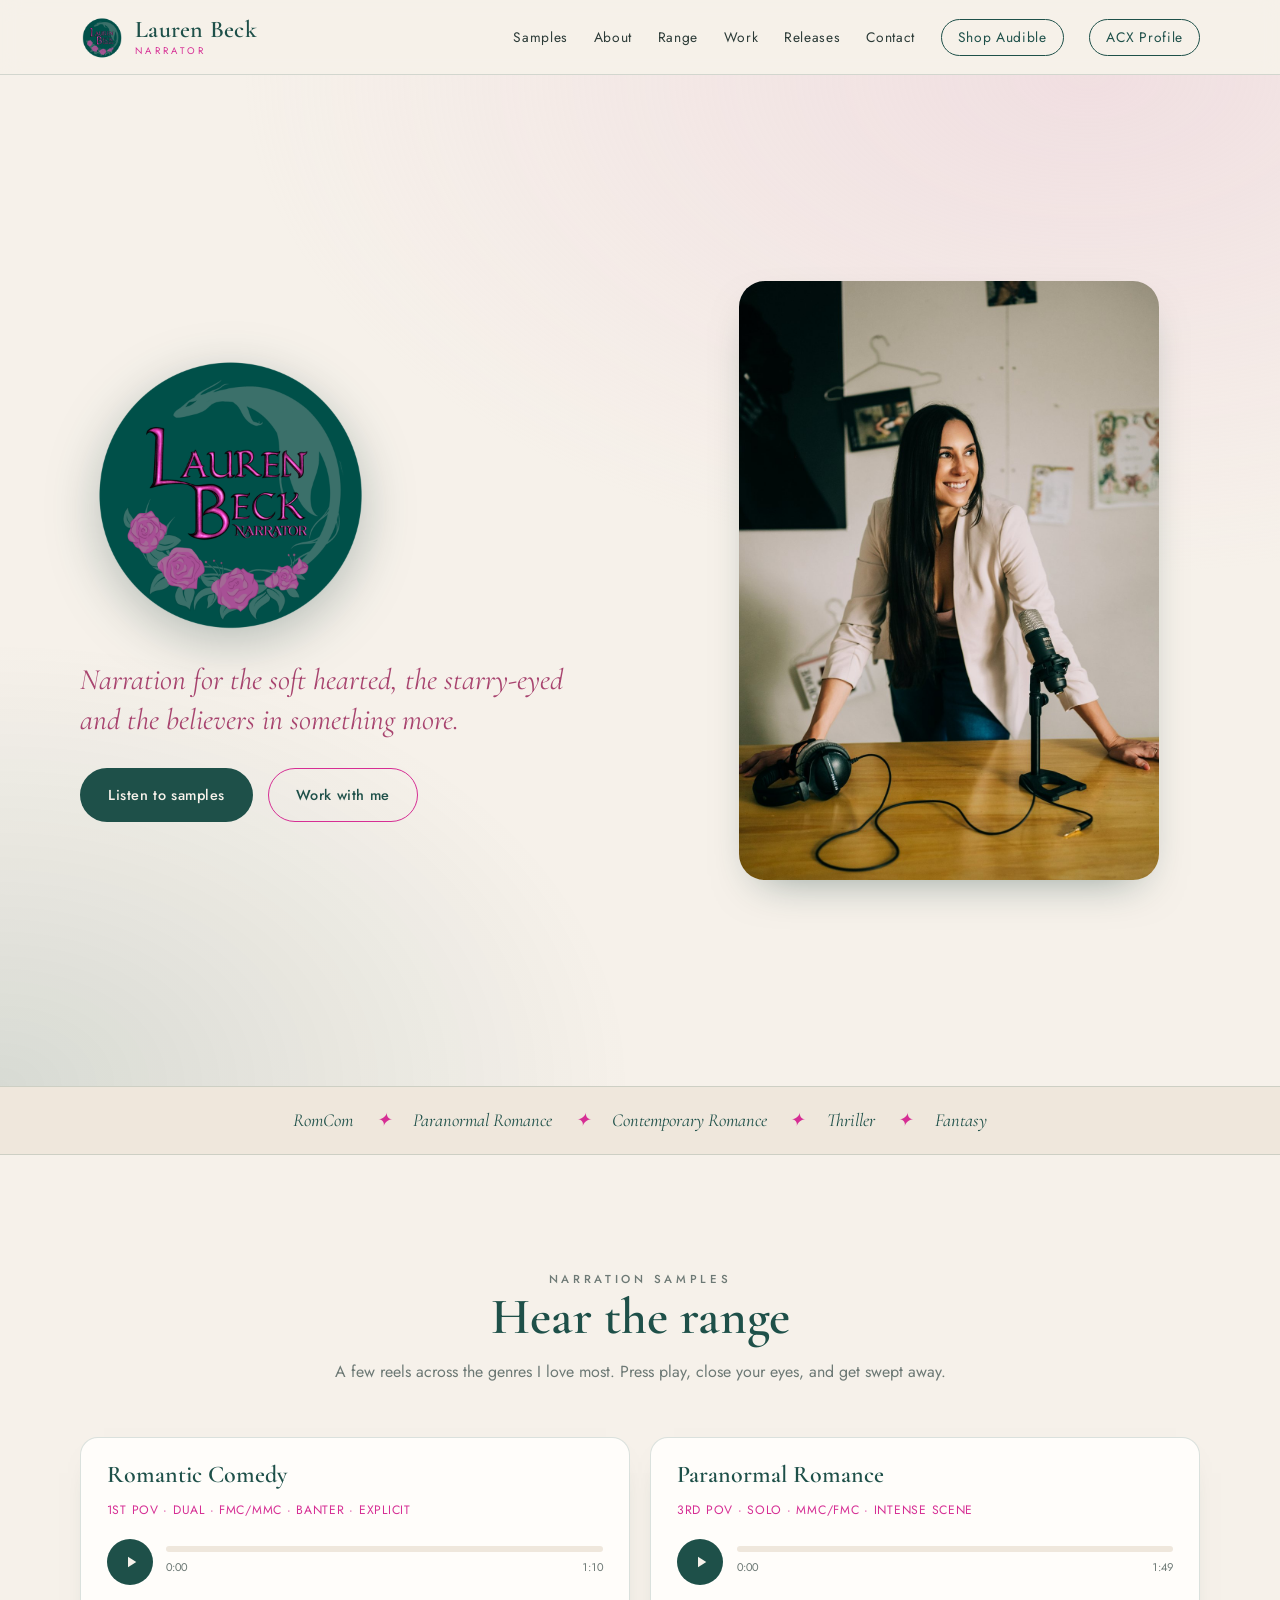
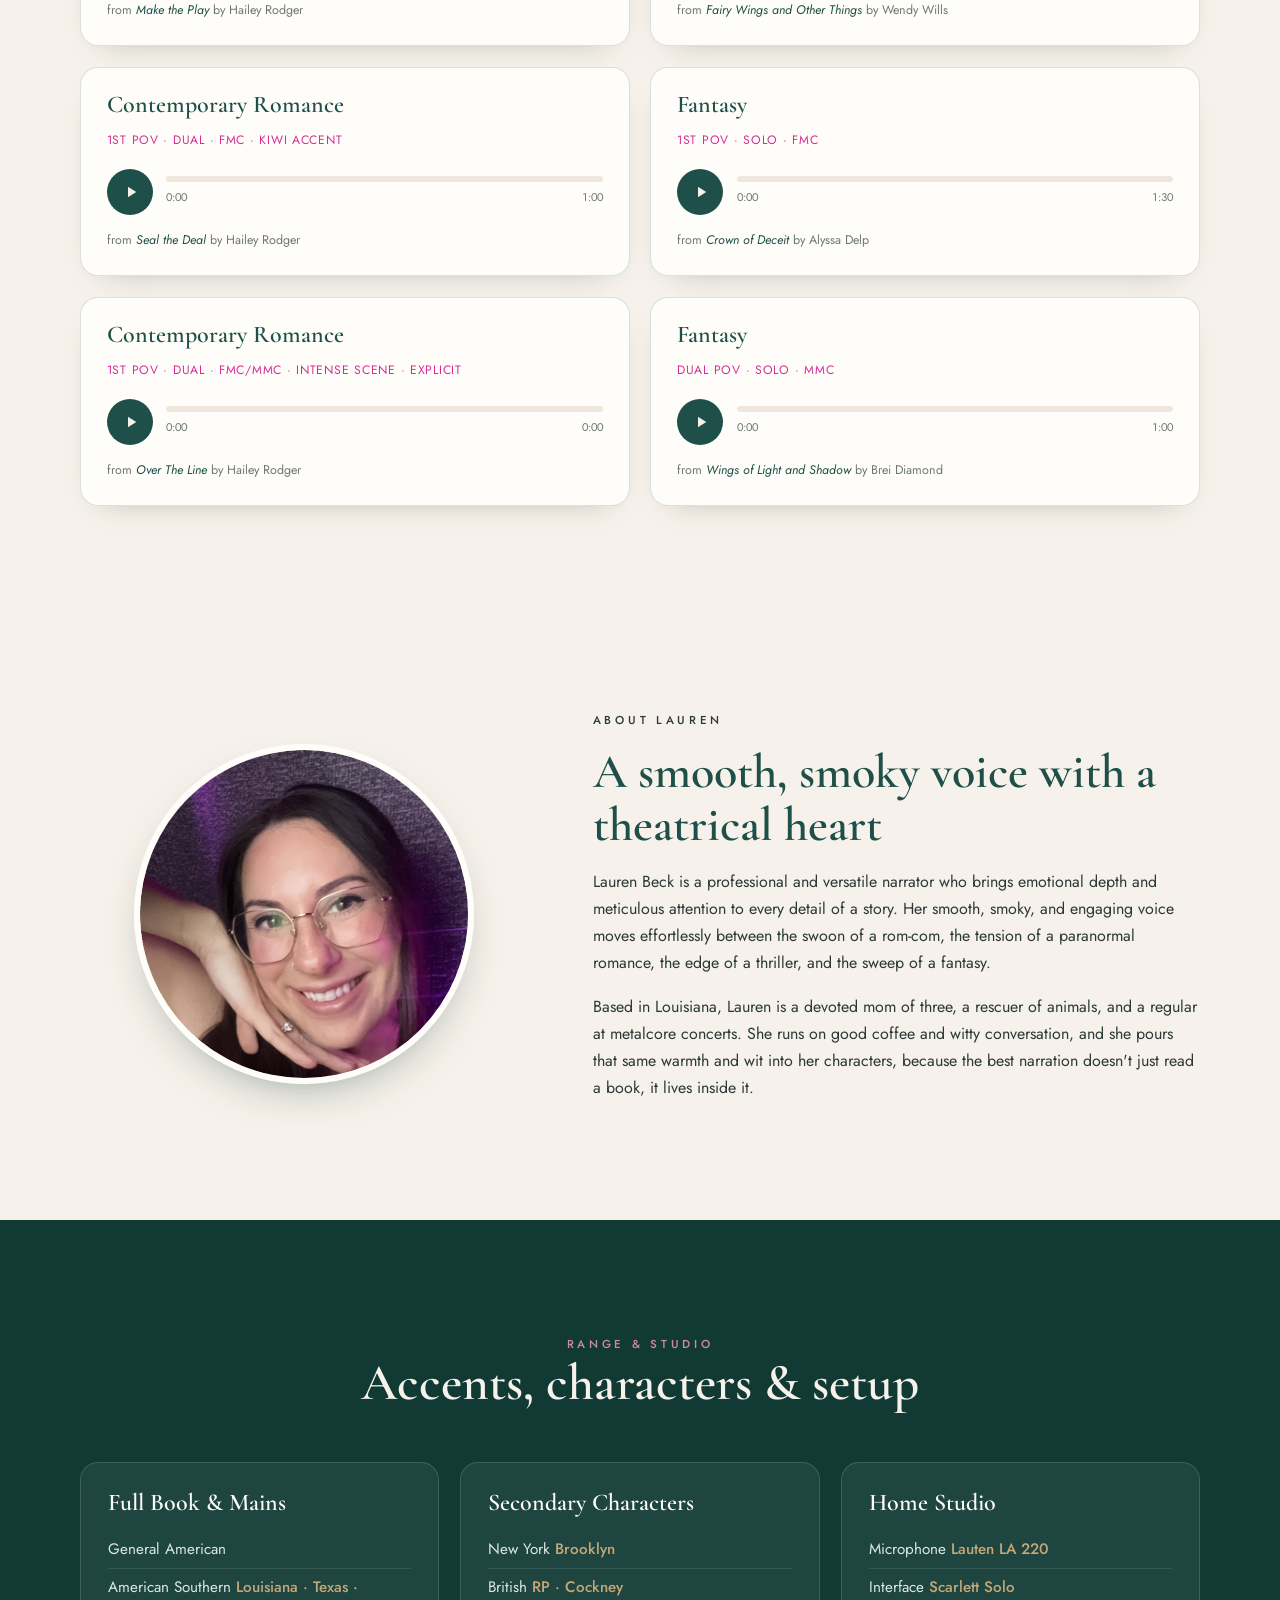
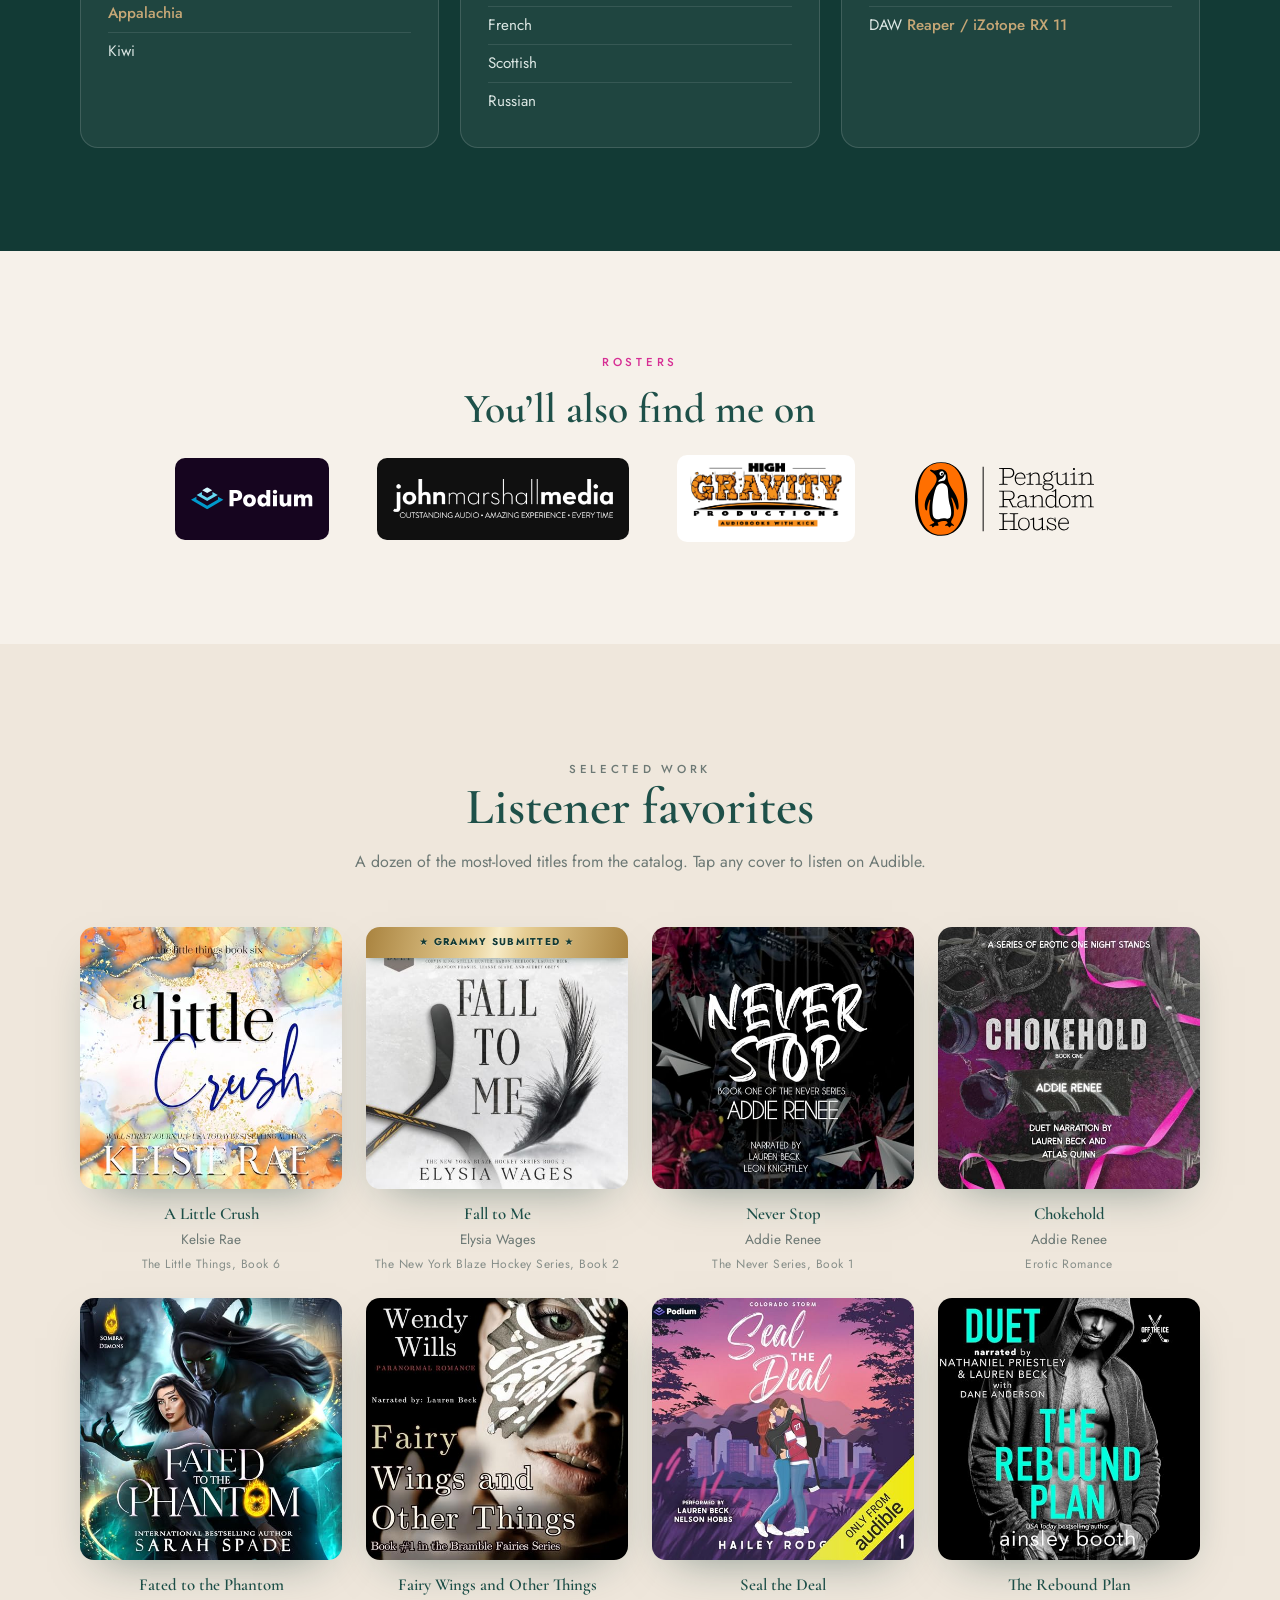
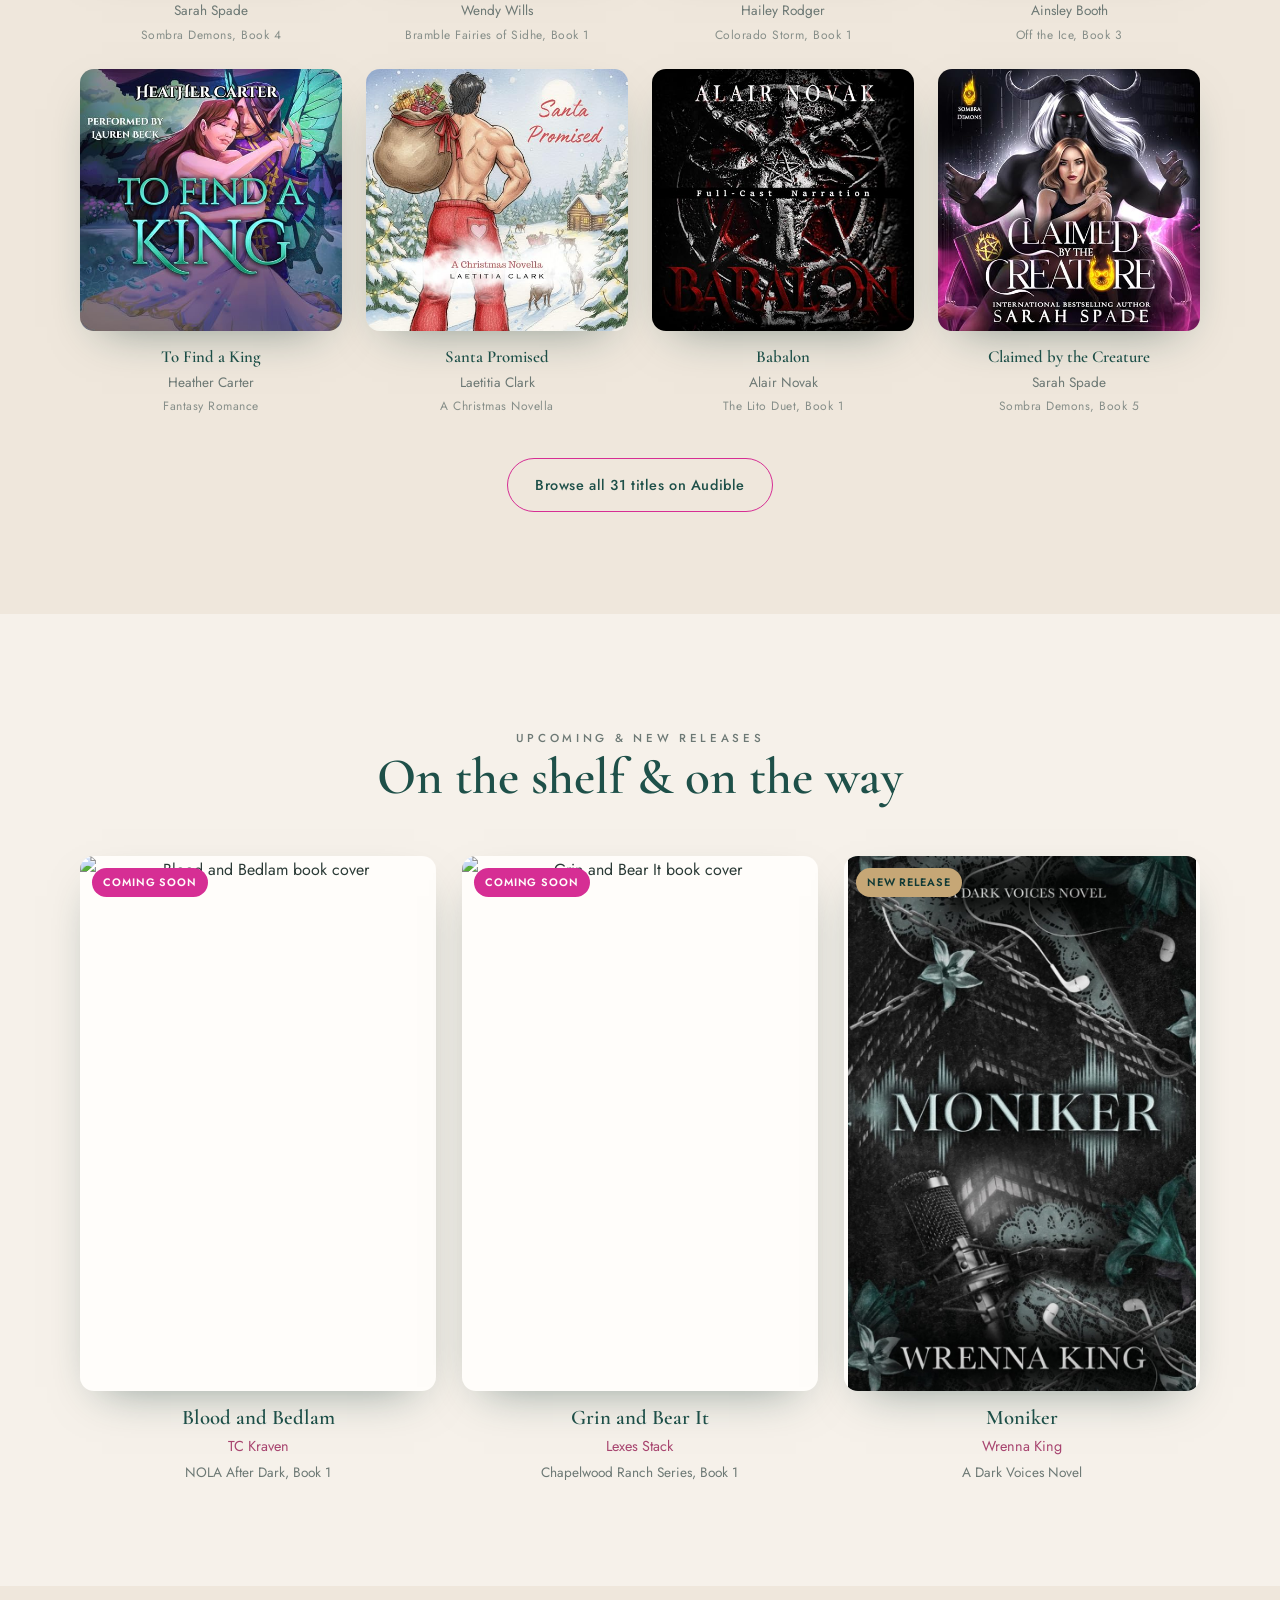
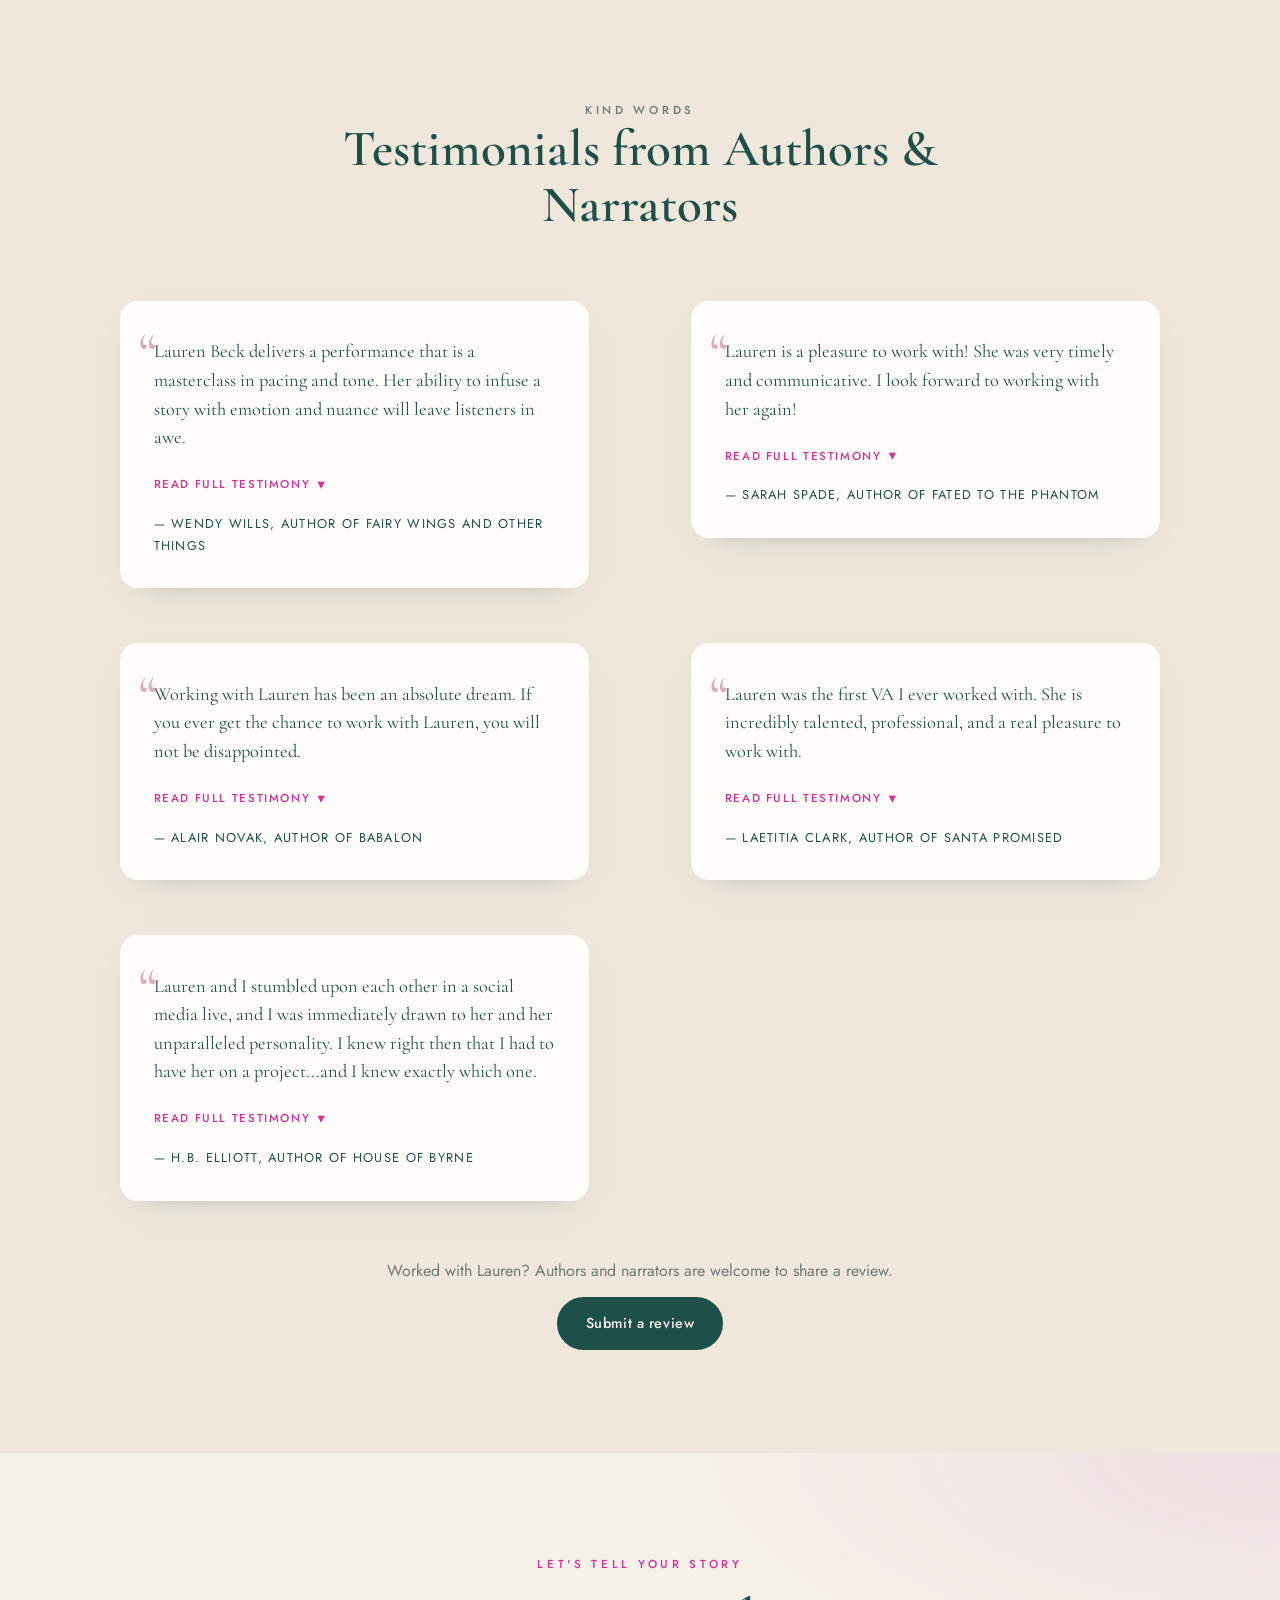
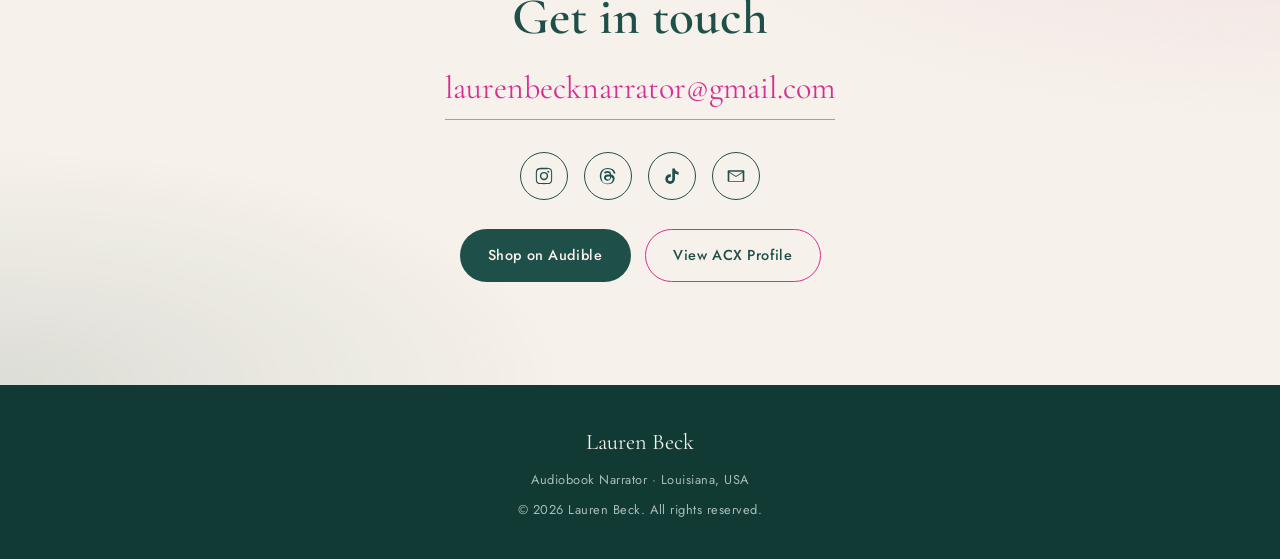
==== commit b109acb7: "Update roster logos to official branding Co-authored-by: Copilot <223556219+Copilot@users.noreply.gi" ====
--- a/index.html
+++ b/index.html
@@ -247,17 +247,17 @@
       <p class="eyebrow">Rosters</p>
       <h2>You&rsquo;ll also find me on</h2>
       <div class="roster-list">
-        <a href="https://podiumaudio.com/" target="_blank" rel="noopener" aria-label="Podium Audio">
-          <img src="assets/img/rosters/podium.png" alt="Podium Audio" loading="lazy">
-        </a>
-        <a href="https://www.johnmarshallmedia.com/" target="_blank" rel="noopener" aria-label="John Marshall Media">
+        <a class="roster-podium" href="https://podiumentertainment.com/" target="_blank" rel="noopener" aria-label="Podium Entertainment">
+          <img src="assets/img/rosters/podium.svg" alt="Podium Entertainment" loading="lazy">
+        </a>
+        <a class="roster-jmm" href="https://www.johnmarshallmedia.com/" target="_blank" rel="noopener" aria-label="John Marshall Media">
           <img src="assets/img/rosters/john-marshall-media.png" alt="John Marshall Media" loading="lazy">
         </a>
-        <a href="https://www.highgravityproductions.com/" target="_blank" rel="noopener" aria-label="High Gravity Productions">
+        <a class="roster-high-gravity" href="https://www.highgravityproductions.com/" target="_blank" rel="noopener" aria-label="High Gravity Productions">
           <img src="assets/img/rosters/high-gravity.png" alt="High Gravity Productions" loading="lazy">
         </a>
-        <a href="https://www.penguinrandomhouse.com/" target="_blank" rel="noopener" aria-label="Penguin Random House">
-          <img src="assets/img/rosters/penguin-random-house.png" alt="Penguin Random House" loading="lazy">
+        <a class="roster-prh" href="https://www.penguinrandomhouse.com/" target="_blank" rel="noopener" aria-label="Penguin Random House">
+          <img src="assets/img/rosters/penguin-random-house.svg" alt="Penguin Random House" loading="lazy">
         </a>
       </div>
     </div>
--- a/styles.css
+++ b/styles.css
@@ -170,9 +170,13 @@
 .rosters{text-align:center}
 .rosters h2{font-size:clamp(1.8rem,4vw,2.6rem);color:var(--teal);margin-bottom:1.4rem}
 .roster-list{display:flex;flex-wrap:wrap;justify-content:center;align-items:center;gap:1.6rem 3rem}
-.roster-list a{display:inline-flex}
-.roster-list img{display:block;max-width:min(220px,30vw);height:clamp(52px,7vw,74px);width:auto;object-fit:contain;opacity:.92;transition:opacity .25s ease,transform .25s ease}
-.roster-list img:hover{opacity:1;transform:translateY(-2px)}
+.roster-list a{display:inline-flex;align-items:center;justify-content:center;min-height:82px;padding:.4rem .7rem;border-radius:10px}
+.roster-list .roster-podium{background:#16051f;padding:.8rem 1rem}
+.roster-list .roster-jmm{background:#101010;padding:.8rem 1rem}
+.roster-list .roster-high-gravity{background:#fff}
+.roster-list img{display:block;max-width:min(220px,30vw);max-height:74px;width:auto;height:auto;object-fit:contain;transition:transform .25s ease}
+.roster-list .roster-prh img{width:min(180px,30vw)}
+.roster-list img:hover{transform:translateY(-2px)}
 
 /* Releases ----------------------------------------------------------- */
 .releases-grid{display:grid;grid-template-columns:repeat(3,1fr);gap:1.6rem}
